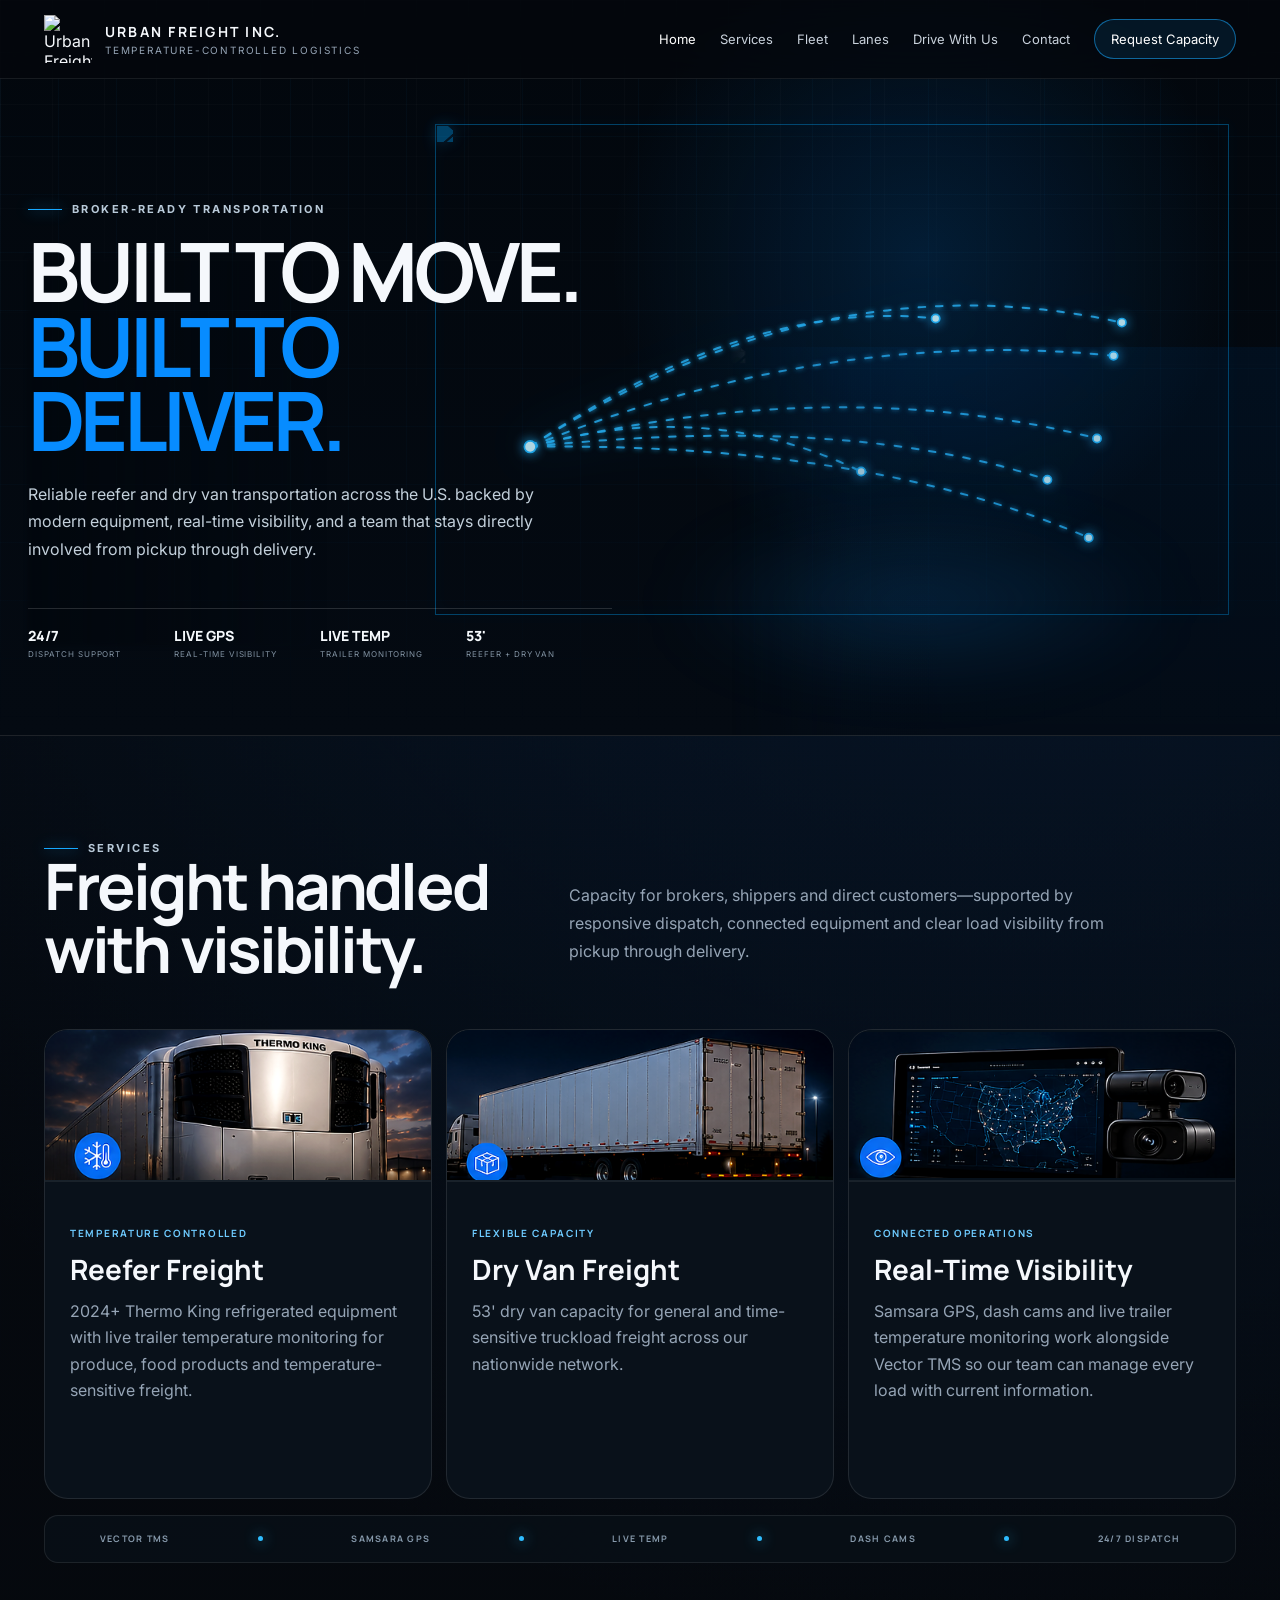
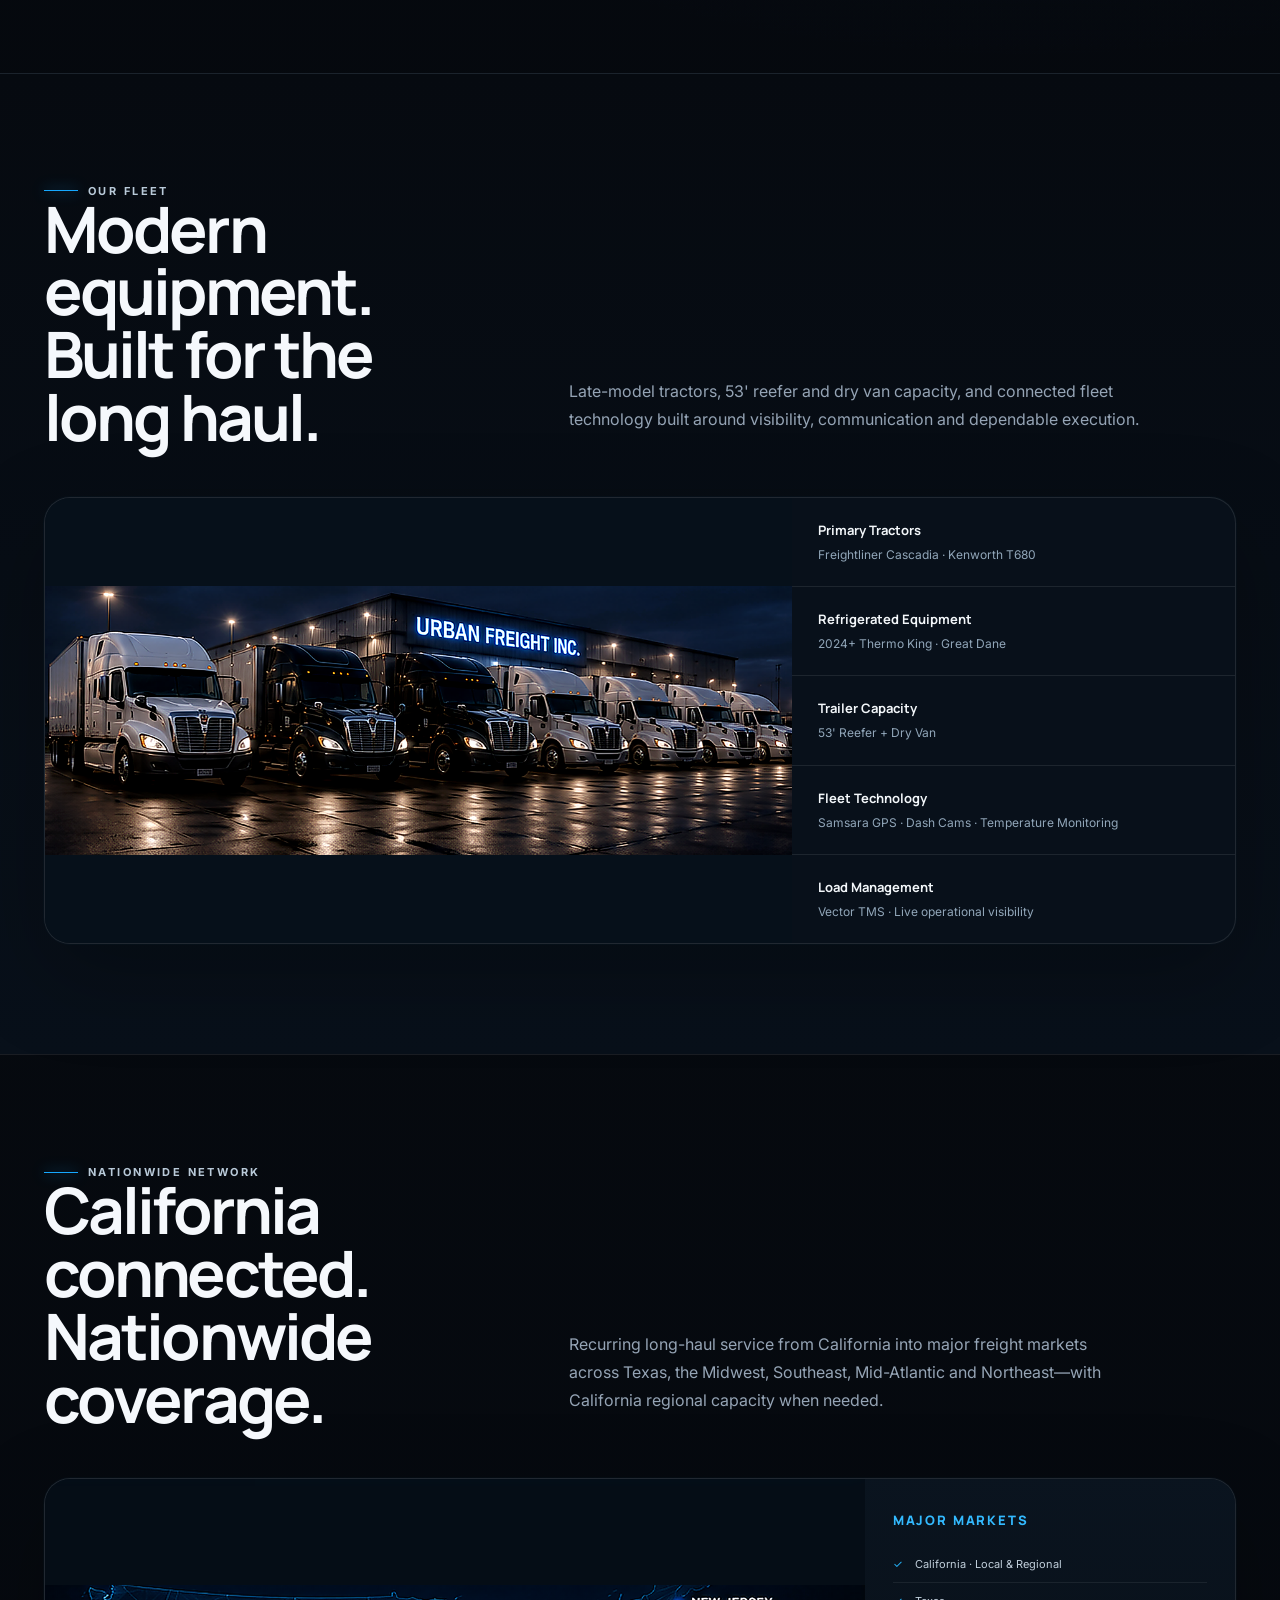
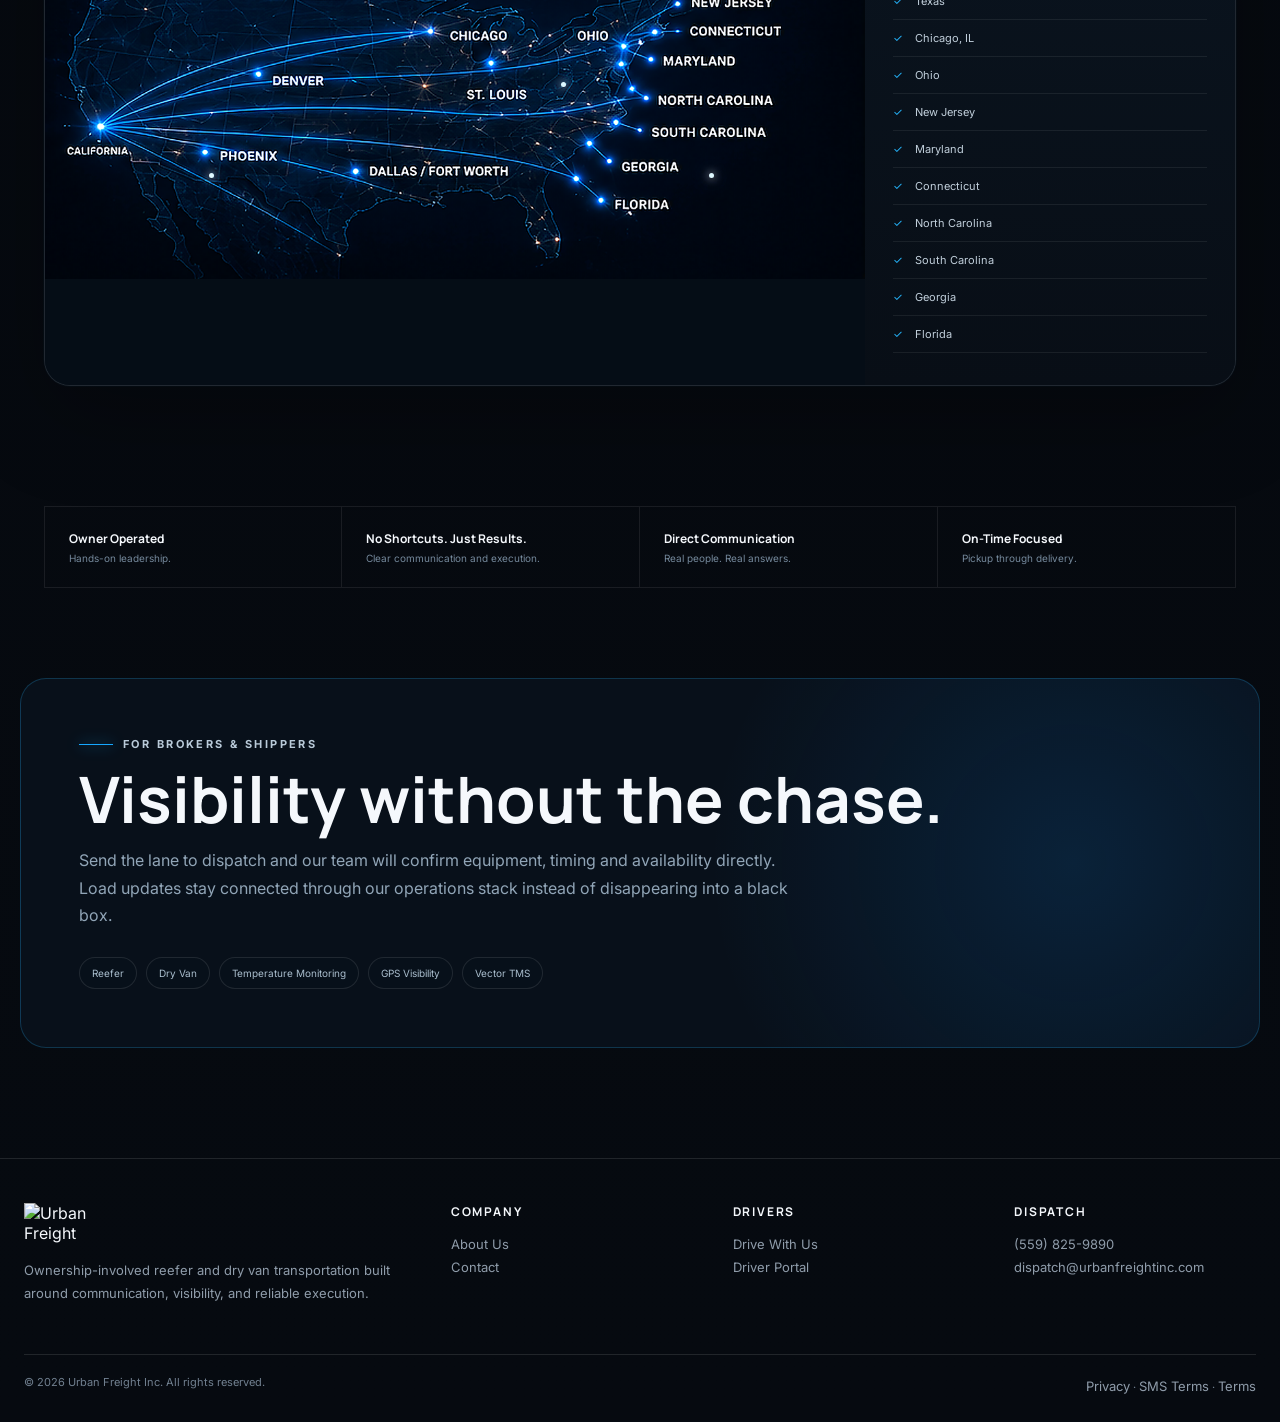
==== index.html @ 46c1c515 "Add files via upload" ====
<!doctype html><html lang="en"><head><meta charset="utf-8"><meta name="viewport" content="width=device-width,initial-scale=1"><title>Urban Freight Inc. | Reefer & Dry Van Carrier</title><meta name="description" content="Urban Freight Inc. provides reefer and dry van transportation with live visibility, modern equipment, and direct communication."><link rel="stylesheet" href="style.css?v=20260901-realmaphero"></head><body><div class="site">
<nav class="nav"><div class="nav-inner"><a class="brand" href="index.html"><img src="https://raw.githubusercontent.com/urbanfreightinc21/urbanfreight/main/logo.png" alt="Urban Freight Inc."><div><div class="brand-name">URBAN FREIGHT INC.</div><div class="brand-kicker">TEMPERATURE-CONTROLLED LOGISTICS</div></div></a><div class="nav-links"><a class="active" href="index.html">Home</a><a href="#services">Services</a><a href="#equipment">Fleet</a><a href="#lanes">Lanes</a><a href="apply.html">Drive With Us</a><a href="contact.html">Contact</a><a class="nav-cta" href="contact.html">Request Capacity</a></div><button class="menu-btn" data-menu aria-label="Menu" aria-expanded="false">☰</button></div></nav>
<div class="mobile-nav" data-mobile-nav><a href="index.html">Home</a><a href="#services">Services</a><a href="#equipment">Fleet</a><a href="#lanes">Lanes</a><a href="apply.html">Drive With Us</a><a href="contact.html">Contact</a><a href="driver-portal.html">Driver Portal</a></div>
<header class="hero broker-hero realmap-hero">
  <div class="realmap-grid" aria-hidden="true"></div>
  <div class="hero-visual-stack" aria-hidden="true">
    <div class="map-stage">
      <img class="real-us-map" src="https://upload.wikimedia.org/wikipedia/commons/1/1a/Blank_US_Map_%28states_only%29.svg" alt="">
      <svg class="route-overlay" viewBox="0 0 959 593" preserveAspectRatio="xMidYMid meet">
        <defs>
          <filter id="routeGlow"><feGaussianBlur stdDeviation="3" result="b"/><feMerge><feMergeNode in="b"/><feMergeNode in="SourceGraphic"/></feMerge></filter>
        </defs>
        <g class="route-lines" filter="url(#routeGlow)">
          <path d="M115 390 Q330 330 515 420"/>
          <path d="M115 390 Q380 210 605 235"/>
          <path d="M115 390 Q470 160 830 240"/>
          <path d="M115 390 Q470 245 820 280"/>
          <path d="M115 390 Q500 350 740 430"/>
          <path d="M115 390 Q525 385 790 500"/>
          <path d="M115 390 Q485 300 800 380"/>
        </g>
        <g class="route-nodes">
          <circle cx="115" cy="390" r="7"/>
          <circle cx="515" cy="420" r="5"/>
          <circle cx="605" cy="235" r="5"/>
          <circle cx="830" cy="240" r="5"/>
          <circle cx="820" cy="280" r="5"/>
          <circle cx="740" cy="430" r="5"/>
          <circle cx="790" cy="500" r="5"/>
          <circle cx="800" cy="380" r="5"/>
        </g>
      </svg>
    </div>
    <div class="truck-photo-wrap">
      <img class="hero-real-truck" src="https://raw.githubusercontent.com/urbanfreightinc21/urbanfreight/main/hero-truck.png" alt="">
    </div>
    <div class="hero-blue-glow"></div>
  </div>

  <div class="cinematic-inner vector-inner">
    <div class="hero-copy">
      <div class="eyebrow">Broker-ready transportation</div>
      <h1>Built to Move.<br><span>Built to Deliver.</span></h1>
      <p>Reliable reefer and dry van transportation across the U.S. backed by modern equipment, real-time visibility, and a team that stays directly involved from pickup through delivery.</p>
      <div class="broker-strip">
        <div><strong>24/7</strong><span>Dispatch Support</span></div>
        <div><strong>LIVE GPS</strong><span>Real-Time Visibility</span></div>
        <div><strong>LIVE TEMP</strong><span>Trailer Monitoring</span></div>
        <div><strong>53'</strong><span>Reefer + Dry Van</span></div>
      </div>
    </div>
  </div>
</header>
<main>
<section class="section broker-services" id="services">
  <div class="section-head reveal"><div><div class="eyebrow">Services</div><h2>Freight handled with visibility.</h2></div><p>Capacity for brokers, shippers and direct customers—supported by responsive dispatch, connected equipment and clear load visibility from pickup through delivery.</p></div>
  <div class="services-grid visual-services">
    <article class="service-card reveal"><div class="service-photo"><img src="reefer-v3.png" alt="Refrigerated trailer with Thermo King unit"></div><div class="service-body"><div class="service-tag">TEMPERATURE CONTROLLED</div><h3>Reefer Freight</h3><p>2024+ Thermo King refrigerated equipment with live trailer temperature monitoring for produce, food products and temperature-sensitive freight.</p></div></article>
    <article class="service-card reveal"><div class="service-photo"><img src="dryvan-v3.png" alt="53 foot dry van trailer"></div><div class="service-body"><div class="service-tag">FLEXIBLE CAPACITY</div><h3>Dry Van Freight</h3><p>53' dry van capacity for general and time-sensitive truckload freight across our nationwide network.</p></div></article>
    <article class="service-card reveal"><div class="service-photo"><img src="visibility-v3.png" alt="Fleet visibility technology"></div><div class="service-body"><div class="service-tag">CONNECTED OPERATIONS</div><h3>Real-Time Visibility</h3><p>Samsara GPS, dash cams and live trailer temperature monitoring work alongside Vector TMS so our team can manage every load with current information.</p></div></article>
  </div>
  <div class="broker-tech reveal"><span>VECTOR TMS</span><i></i><span>SAMSARA GPS</span><i></i><span>LIVE TEMP</span><i></i><span>DASH CAMS</span><i></i><span>24/7 DISPATCH</span></div>
</section>

<section class="equipment fleet-v2" id="equipment"><div class="equipment-wrap">
  <div class="section-head reveal"><div><div class="eyebrow">Our Fleet</div><h2>Modern equipment.<br>Built for the long haul.</h2></div><p>Late-model tractors, 53' reefer and dry van capacity, and connected fleet technology built around visibility, communication and dependable execution.</p></div>
  <div class="fleet-card reveal">
    <div class="fleet-image"><img src="fleet-v3.png" alt="Urban Freight fleet at night"><div class="fleet-shine"></div></div>
    <div class="fleet-details">
      <div class="fleet-row"><strong>Primary Tractors</strong><span>Freightliner Cascadia · Kenworth T680</span></div>
      <div class="fleet-row"><strong>Refrigerated Equipment</strong><span>2024+ Thermo King · Great Dane</span></div>
      <div class="fleet-row"><strong>Trailer Capacity</strong><span>53' Reefer + Dry Van</span></div>
      <div class="fleet-row"><strong>Fleet Technology</strong><span>Samsara GPS · Dash Cams · Temperature Monitoring</span></div>
      <div class="fleet-row"><strong>Load Management</strong><span>Vector TMS · Live operational visibility</span></div>
    </div>
  </div>
</div></section>

<section class="section network-v2" id="lanes">
  <div class="section-head reveal"><div><div class="eyebrow">Nationwide Network</div><h2>California connected.<br>Nationwide coverage.</h2></div><p>Recurring long-haul service from California into major freight markets across Texas, the Midwest, Southeast, Mid-Atlantic and Northeast—with California regional capacity when needed.</p></div>
  <div class="network-card reveal">
    <div class="network-image"><img src="network-v3.png" alt="Urban Freight nationwide lane network"><div class="network-sweep"></div><div class="route-spark s1"></div><div class="route-spark s2"></div><div class="route-spark s3"></div></div>
    <div class="market-panel"><h3>Major markets</h3><div class="market-grid"><span>California · Local & Regional</span><span>Texas</span><span>Chicago, IL</span><span>Ohio</span><span>New Jersey</span><span>Maryland</span><span>Connecticut</span><span>North Carolina</span><span>South Carolina</span><span>Georgia</span><span>Florida</span></div></div>
  </div>
</section>

<section class="broker-values reveal">
 <div><b>Owner Operated</b><span>Hands-on leadership.</span></div>
 <div><b>No Shortcuts. Just Results.</b><span>Clear communication and execution.</span></div>
 <div><b>Direct Communication</b><span>Real people. Real answers.</span></div>
 <div><b>On-Time Focused</b><span>Pickup through delivery.</span></div>
</section>

<section class="broker-close reveal"><div class="eyebrow">For brokers & shippers</div><h2>Visibility without the chase.</h2><p>Send the lane to dispatch and our team will confirm equipment, timing and availability directly. Load updates stay connected through our operations stack instead of disappearing into a black box.</p><div class="close-data"><span>Reefer</span><span>Dry Van</span><span>Temperature Monitoring</span><span>GPS Visibility</span><span>Vector TMS</span></div></section>
</main>
<footer class="footer"><div class="footer-inner"><div><img class="footer-logo" src="https://raw.githubusercontent.com/urbanfreightinc21/urbanfreight/main/logo.png" alt="Urban Freight"><p>Ownership-involved reefer and dry van transportation built around communication, visibility, and reliable execution.</p></div><div><h4>Company</h4><a href="about.html">About Us</a><br><a href="contact.html">Contact</a></div><div><h4>Drivers</h4><a href="apply.html">Drive With Us</a><br><a href="driver-portal.html">Driver Portal</a></div><div><h4>Dispatch</h4><a href="tel:+15598259890">(559) 825-9890</a><br><a href="mailto:dispatch@urbanfreightinc.com">dispatch@urbanfreightinc.com</a></div></div><div class="footer-bottom"><span>© <span data-year></span> Urban Freight Inc. All rights reserved.</span><span><a href="privacy.html">Privacy</a> · <a href="sms-terms.html">SMS Terms</a> · <a href="terms.html">Terms</a></span></div></footer></div><script src="script.js?v=20260901-broker3"></script></body></html>
---- style.css ----
@import url('https://fonts.googleapis.com/css2?family=Inter:wght@400;500;600;700&family=Manrope:wght@500;600;700;800&display=swap');
:root{--bg:#05080d;--panel:#0b1119;--panel2:#0e1621;--text:#f5f8fc;--muted:#95a4b5;--line:rgba(255,255,255,.11);--blue:#16a8ff;--blue2:#0b72e7;--glow:rgba(22,168,255,.22);--max:1240px}
*{box-sizing:border-box}html{scroll-behavior:smooth}body{margin:0;background:var(--bg);color:var(--text);font-family:Inter,system-ui,sans-serif;overflow-x:hidden}a{color:inherit;text-decoration:none}img{max-width:100%;display:block}.site{min-height:100vh;background:radial-gradient(circle at 80% 5%,rgba(11,114,231,.14),transparent 32%),linear-gradient(#05080d,#060a10)}
.nav{position:fixed;z-index:50;left:0;right:0;top:0;border-bottom:1px solid rgba(255,255,255,.08);background:rgba(5,8,13,.72);backdrop-filter:blur(18px)}.nav-inner{height:78px;max-width:var(--max);margin:auto;padding:0 24px;display:flex;align-items:center;justify-content:space-between;gap:24px}.brand{display:flex;align-items:center;gap:13px}.brand img{width:48px;height:48px;object-fit:contain}.brand-name{font:700 14px Manrope;letter-spacing:.16em}.brand-kicker{font-size:10px;color:var(--muted);letter-spacing:.18em;margin-top:3px}.nav-links{display:flex;align-items:center;gap:24px;font-size:13px;color:#c9d2dc}.nav-links a:hover,.nav-links .active{color:#fff}.nav-cta{padding:11px 16px;border:1px solid rgba(22,168,255,.55);border-radius:999px;background:rgba(22,168,255,.10);color:#fff!important}.menu-btn{display:none;background:none;color:white;border:0;font-size:26px}.mobile-nav{display:none}
.hero{position:relative;min-height:100svh;display:flex;align-items:end;overflow:hidden;border-bottom:1px solid var(--line)}.hero-media{position:absolute;inset:-3%;background:linear-gradient(90deg,rgba(3,7,12,.94) 0%,rgba(3,7,12,.60) 38%,rgba(3,7,12,.16) 66%,rgba(3,7,12,.42) 100%),linear-gradient(0deg,#05080d 0%,transparent 42%),url('https://raw.githubusercontent.com/urbanfreightinc21/urbanfreight/main/hero-truck.png') center/cover no-repeat;will-change:transform;transform:scale(1.04)}.hero:after{content:"";position:absolute;inset:0;background-image:linear-gradient(rgba(255,255,255,.025) 1px,transparent 1px),linear-gradient(90deg,rgba(255,255,255,.025) 1px,transparent 1px);background-size:52px 52px;mask-image:linear-gradient(to bottom,black,transparent 70%);pointer-events:none}.hero-inner{position:relative;z-index:3;width:100%;max-width:var(--max);margin:auto;padding:170px 24px 72px}.eyebrow{display:flex;align-items:center;gap:10px;font-size:11px;font-weight:700;letter-spacing:.22em;color:#b9cad9;text-transform:uppercase}.eyebrow:before{content:"";width:34px;height:1px;background:var(--blue);box-shadow:0 0 14px var(--blue)}h1,h2,h3{font-family:Manrope,Inter,sans-serif;margin:0}.hero h1{max-width:900px;font-size:clamp(54px,7.7vw,108px);line-height:.91;letter-spacing:-.055em;margin:25px 0 25px;text-transform:uppercase}.hero h1 span{color:transparent;-webkit-text-stroke:1px rgba(255,255,255,.55)}.hero p{max-width:630px;font-size:18px;line-height:1.65;color:#ccd5de}.actions{display:flex;gap:12px;flex-wrap:wrap;margin-top:34px}.btn{display:inline-flex;align-items:center;justify-content:center;gap:10px;min-height:50px;padding:0 20px;border-radius:999px;font-weight:700;font-size:13px;border:1px solid var(--line);transition:.25s}.btn.primary{background:linear-gradient(135deg,var(--blue),var(--blue2));box-shadow:0 12px 35px rgba(0,122,255,.25);border-color:transparent}.btn.primary:hover{transform:translateY(-2px);box-shadow:0 16px 42px rgba(0,122,255,.35)}.btn.ghost{background:rgba(5,8,13,.48);backdrop-filter:blur(10px)}.btn.ghost:hover{border-color:rgba(255,255,255,.3)}.hero-strip{margin-top:56px;display:grid;grid-template-columns:repeat(4,1fr);border-top:1px solid rgba(255,255,255,.13);max-width:850px}.hero-stat{padding:18px 18px 0 0}.hero-stat strong{display:block;font:700 20px Manrope}.hero-stat span{display:block;margin-top:5px;color:#9caab9;font-size:11px;text-transform:uppercase;letter-spacing:.12em}
.section{max-width:var(--max);margin:auto;padding:110px 24px}.section-head{display:grid;grid-template-columns:.8fr 1.2fr;gap:80px;align-items:end;margin-bottom:48px}.section-head h2{font-size:clamp(40px,5vw,72px);line-height:.98;letter-spacing:-.045em}.section-head p{color:var(--muted);line-height:1.75;max-width:570px}.services-grid{display:grid;grid-template-columns:repeat(3,1fr);gap:14px}.service-card{position:relative;min-height:310px;padding:30px;border:1px solid var(--line);border-radius:24px;background:linear-gradient(155deg,rgba(255,255,255,.055),rgba(255,255,255,.018));overflow:hidden}.service-card:before{content:"";position:absolute;width:180px;height:180px;border-radius:50%;background:var(--glow);filter:blur(55px);right:-80px;top:-80px}.service-no{font:700 12px Manrope;color:#6f8497;letter-spacing:.14em}.service-card h3{font-size:26px;margin:95px 0 14px}.service-card p{color:var(--muted);line-height:1.65;margin:0}.service-link{display:inline-block;margin-top:24px;color:#cfeeff;font-size:13px;font-weight:700}
.equipment{position:relative;border-block:1px solid var(--line);background:linear-gradient(180deg,#070b11,#0a1018)}.equipment-wrap{max-width:var(--max);margin:auto;padding:110px 24px}.equipment-stage{display:grid;grid-template-columns:1.15fr .85fr;min-height:590px;border:1px solid var(--line);border-radius:28px;overflow:hidden;background:#080d14}.equipment-image{background:linear-gradient(90deg,transparent 55%,#080d14),url('https://raw.githubusercontent.com/urbanfreightinc21/urbanfreight/main/hero-truck.png') 58% center/cover no-repeat}.equipment-copy{padding:54px 45px;display:flex;flex-direction:column;justify-content:center}.equipment-copy h2{font-size:48px;line-height:1;letter-spacing:-.04em;margin:18px 0 28px}.spec{padding:16px 0;border-top:1px solid var(--line);display:flex;justify-content:space-between;gap:20px}.spec span{color:var(--muted);font-size:13px}.spec strong{font-size:13px;text-align:right}
.network{overflow:hidden}.route-shell{position:relative;min-height:520px;border:1px solid var(--line);border-radius:28px;background:radial-gradient(circle at 28% 45%,rgba(22,168,255,.15),transparent 22%),linear-gradient(150deg,#0b1119,#070b10);overflow:hidden}.map-grid{position:absolute;inset:0;background-image:linear-gradient(rgba(255,255,255,.035) 1px,transparent 1px),linear-gradient(90deg,rgba(255,255,255,.035) 1px,transparent 1px);background-size:44px 44px;mask-image:radial-gradient(circle at center,black,transparent 75%)}.route-line{position:absolute;height:2px;transform-origin:left center;background:linear-gradient(90deg,var(--blue),rgba(22,168,255,.08));box-shadow:0 0 16px rgba(22,168,255,.65)}.route-line:after{content:"";position:absolute;right:-4px;top:-3px;width:8px;height:8px;border-radius:50%;background:#e5f8ff;box-shadow:0 0 18px var(--blue)}.r1{left:19%;top:48%;width:54%;transform:rotate(-4deg)}.r2{left:19%;top:48%;width:62%;transform:rotate(-15deg)}.r3{left:19%;top:48%;width:64%;transform:rotate(8deg)}.node{position:absolute;padding:10px 13px;background:rgba(8,13,20,.78);border:1px solid var(--line);border-radius:12px;backdrop-filter:blur(10px);font:700 11px Manrope;letter-spacing:.12em}.ca{left:15%;top:43%}.tx{left:69%;top:41%}.md{left:78%;top:26%}.fl{left:79%;top:59%}.route-copy{position:absolute;left:40px;bottom:36px;max-width:560px}.route-copy h3{font-size:38px;margin-bottom:10px}.route-copy p{color:var(--muted);line-height:1.7}.route-badge{position:absolute;right:28px;top:28px;padding:10px 13px;border-radius:999px;border:1px solid rgba(22,168,255,.35);color:#bfeaff;background:rgba(22,168,255,.08);font-size:11px;font-weight:700;letter-spacing:.12em}
.cta{max-width:var(--max);margin:0 auto 110px;padding:0 24px}.cta-box{position:relative;padding:58px;border:1px solid rgba(22,168,255,.3);border-radius:28px;background:radial-gradient(circle at 80% 50%,rgba(22,168,255,.2),transparent 35%),#09111a;overflow:hidden}.cta-box h2{font-size:clamp(40px,5vw,67px);max-width:800px;line-height:1;letter-spacing:-.04em}.cta-box p{color:var(--muted);max-width:620px;line-height:1.7}
.footer{border-top:1px solid var(--line);padding:44px 24px 24px}.footer-inner{max-width:var(--max);margin:auto;display:grid;grid-template-columns:1.6fr repeat(3,1fr);gap:40px}.footer p,.footer a{color:#8f9caa;font-size:13px;line-height:1.8}.footer h4{font:700 12px Manrope;letter-spacing:.15em;text-transform:uppercase;margin:0 0 13px}.footer-logo{width:72px;margin-bottom:16px}.footer-bottom{max-width:var(--max);margin:35px auto 0;border-top:1px solid var(--line);padding-top:20px;color:#718090;font-size:11px;display:flex;justify-content:space-between;gap:20px;flex-wrap:wrap}
.page-hero{padding:175px 24px 85px;border-bottom:1px solid var(--line);background:radial-gradient(circle at 75% 20%,rgba(22,168,255,.16),transparent 30%)}.page-hero-inner{max-width:var(--max);margin:auto}.page-hero h1{font-size:clamp(54px,7vw,92px);line-height:.95;letter-spacing:-.055em;margin:20px 0}.page-hero p{max-width:650px;color:var(--muted);line-height:1.7;font-size:17px}.apply-grid,.contact-grid{max-width:var(--max);margin:auto;padding:80px 24px 110px;display:grid;grid-template-columns:1fr 1fr;gap:24px}.visual-card{min-height:640px;border-radius:28px;border:1px solid var(--line);overflow:hidden;position:relative;background-size:cover;background-position:center}.visual-card.driver{background-image:linear-gradient(0deg,#070b11 0%,transparent 55%),url('https://raw.githubusercontent.com/urbanfreightinc21/urbanfreight/main/driver-application.png')}.visual-card.office{background-image:linear-gradient(0deg,#070b11 0%,transparent 55%),url('https://raw.githubusercontent.com/urbanfreightinc21/urbanfreight/main/office-building.png')}.visual-card-copy{position:absolute;left:30px;right:30px;bottom:30px}.visual-card-copy h2{font-size:38px;line-height:1;margin-bottom:12px}.visual-card-copy p{color:#c2ccd6;line-height:1.6;max-width:480px}.content-card{border:1px solid var(--line);border-radius:28px;padding:42px;background:linear-gradient(160deg,#0c131c,#080d13)}.content-card h2{font-size:36px;margin-bottom:18px}.check-list{display:grid;gap:12px;margin:28px 0}.check{display:flex;align-items:center;gap:12px;padding:15px;border:1px solid var(--line);border-radius:14px;background:rgba(255,255,255,.02);font-size:14px}.check i{width:24px;height:24px;border-radius:50%;display:grid;place-items:center;background:rgba(22,168,255,.14);color:#8bd7ff;font-style:normal}.fine{font-size:11px!important;color:#748293!important;line-height:1.65!important;margin-top:22px}.contact-options{display:grid;grid-template-columns:1fr 1fr;gap:12px;margin:24px 0}.contact-option{padding:20px;border:1px solid var(--line);border-radius:16px}.contact-option small{display:block;color:#748293;text-transform:uppercase;letter-spacing:.12em;margin-bottom:8px}.contact-option strong{font-size:14px}.form{display:grid;grid-template-columns:1fr 1fr;gap:14px;margin-top:25px}.field{display:flex;flex-direction:column;gap:8px}.field.full{grid-column:1/-1}.field label{font-size:11px;text-transform:uppercase;letter-spacing:.1em;color:#8b99a7}.field input,.field select,.field textarea{width:100%;border:1px solid var(--line);border-radius:12px;background:#070c12;color:#fff;padding:14px 15px;font:inherit;outline:none}.field input:focus,.field select:focus,.field textarea:focus{border-color:rgba(22,168,255,.65);box-shadow:0 0 0 3px rgba(22,168,255,.08)}textarea{min-height:130px;resize:vertical}.form .btn{grid-column:1/-1;border:0;cursor:pointer}.reveal{opacity:0;transform:translateY(28px);transition:opacity .75s ease,transform .75s ease}.reveal.visible{opacity:1;transform:none}
@media(max-width:900px){.nav-links{display:none}.menu-btn{display:block}.mobile-nav{position:fixed;z-index:49;top:78px;left:12px;right:12px;display:grid;gap:4px;padding:12px;border:1px solid var(--line);border-radius:18px;background:rgba(8,13,20,.96);backdrop-filter:blur(15px);transform:translateY(-12px);opacity:0;pointer-events:none;transition:.2s}.mobile-nav.open{transform:none;opacity:1;pointer-events:auto}.mobile-nav a{padding:13px 14px;border-radius:10px;color:#d6dee7;font-size:14px}.mobile-nav a:hover{background:rgba(255,255,255,.05)}.hero-inner{padding-top:145px}.hero{min-height:860px}.hero h1{font-size:62px}.hero-strip{grid-template-columns:1fr 1fr;gap:15px}.section,.equipment-wrap{padding:80px 20px}.section-head{grid-template-columns:1fr;gap:22px}.services-grid{grid-template-columns:1fr}.equipment-stage{grid-template-columns:1fr}.equipment-image{min-height:390px;background:linear-gradient(0deg,#080d14,transparent 50%),url('https://raw.githubusercontent.com/urbanfreightinc21/urbanfreight/main/hero-truck.png') center/cover no-repeat}.route-shell{min-height:600px}.footer-inner{grid-template-columns:1fr 1fr}.apply-grid,.contact-grid{grid-template-columns:1fr;padding:55px 20px 80px}.visual-card{min-height:500px}.page-hero{padding:150px 20px 65px}}
@media(max-width:560px){.nav-inner{height:70px;padding:0 16px}.brand img{width:40px;height:40px}.brand-name{font-size:12px}.brand-kicker{display:none}.mobile-nav{top:70px}.hero{min-height:790px}.hero-inner{padding:132px 18px 48px}.hero h1{font-size:48px}.hero p{font-size:15px}.hero-strip{margin-top:38px}.hero-stat strong{font-size:16px}.hero-stat span{font-size:9px}.section-head h2{font-size:42px}.equipment-copy{padding:34px 24px}.equipment-copy h2{font-size:39px}.equipment-image{min-height:310px}.route-shell{min-height:530px}.route-copy{left:22px;right:22px;bottom:25px}.route-copy h3{font-size:30px}.route-badge{right:18px;top:18px}.node{font-size:9px;padding:8px}.cta{padding:0 18px;margin-bottom:80px}.cta-box{padding:38px 25px}.footer-inner{grid-template-columns:1fr}.page-hero h1{font-size:51px}.content-card{padding:28px 20px}.visual-card{min-height:430px}.contact-options,.form{grid-template-columns:1fr}.field.full,.form .btn{grid-column:auto}}


/* V4 visual upgrades */
.hero-kicker{display:flex;align-items:center;gap:14px;font:700 14px Manrope;letter-spacing:.18em;text-transform:uppercase;color:#dce9f3}
.hero-kicker:before{content:"";width:42px;height:2px;background:var(--blue);box-shadow:0 0 18px var(--blue)}
.hero-kicker b{font-weight:800;color:#63c9ff;padding-left:14px;border-left:1px solid rgba(255,255,255,.22)}
.hero h1{max-width:1050px}
.hero-strip{max-width:1050px;grid-template-columns:repeat(5,1fr)}
.service-card{min-height:420px;padding:26px;transition:transform .35s,border-color .35s,box-shadow .35s}
.service-card:hover{transform:translateY(-7px);border-color:rgba(22,168,255,.38);box-shadow:0 25px 70px rgba(0,0,0,.28)}
.service-card h3{margin:18px 0 12px;font-size:28px}.service-tag{font:700 10px Manrope;letter-spacing:.17em;color:#6ecbff;margin-top:20px}
.card-visual{height:145px;border:1px solid rgba(255,255,255,.08);border-radius:17px;position:relative;overflow:hidden;background:linear-gradient(145deg,rgba(22,168,255,.10),rgba(255,255,255,.015))}
.card-visual:after{content:"";position:absolute;inset:0;background-image:linear-gradient(rgba(255,255,255,.04) 1px,transparent 1px),linear-gradient(90deg,rgba(255,255,255,.04) 1px,transparent 1px);background-size:22px 22px;mask-image:linear-gradient(to bottom,black,transparent)}
.temp-readout{position:absolute;left:22px;top:24px;font:800 34px Manrope;z-index:2}.pulse-dot{position:absolute;right:24px;top:31px;width:8px;height:8px;border-radius:50%;background:#69d5ff;box-shadow:0 0 0 7px rgba(105,213,255,.1),0 0 20px #16a8ff;animation:pulse 1.8s infinite}.temp-line{position:absolute;left:22px;right:22px;bottom:32px;height:35px;border-bottom:2px solid #16a8ff;transform:skewY(-7deg);filter:drop-shadow(0 0 6px #16a8ff)}
.mini-trailer{position:absolute;left:24px;right:24px;top:34px;height:72px;border:1px solid rgba(255,255,255,.35);border-radius:5px;padding:17px;font:800 28px Manrope;letter-spacing:-.04em}.mini-trailer span{font-size:10px;letter-spacing:.2em;color:#8da0b3;margin-left:8px}.mini-trailer:after{content:"";position:absolute;bottom:-11px;right:15px;width:18px;height:18px;border:3px solid #65717d;border-radius:50%;box-shadow:-28px 0 0 -3px #07101a,-28px 0 0 0 #65717d}
.radar-visual{display:grid;place-items:center}.radar-ring{position:absolute;border:1px solid rgba(22,168,255,.38);border-radius:50%}.rA{width:80px;height:80px}.rB{width:125px;height:125px}.radar-dot{width:10px;height:10px;border-radius:50%;background:#dff7ff;box-shadow:0 0 22px #16a8ff}.tech-label{position:absolute;right:18px;top:16px;font:700 10px Manrope;letter-spacing:.15em;color:#73d2ff}.tech-rail{margin-top:16px;padding:17px 22px;border:1px solid var(--line);border-radius:16px;display:flex;align-items:center;justify-content:space-between;gap:14px;color:#7f93a6;font:700 10px Manrope;letter-spacing:.12em}.tech-rail i{width:5px;height:5px;border-radius:50%;background:#16a8ff;box-shadow:0 0 12px #16a8ff}
.route-shell{min-height:610px;background:radial-gradient(circle at 25% 45%,rgba(22,168,255,.18),transparent 25%),linear-gradient(150deg,#0b1119,#070b10)}
.route-line{left:18%;top:47%;height:1px}
.lane-tx{width:45%;transform:rotate(3deg)}.lane-chi{width:54%;transform:rotate(-13deg)}.lane-oh{width:61%;transform:rotate(-10deg)}.lane-nj{width:69%;transform:rotate(-15deg)}.lane-ct{width:72%;transform:rotate(-18deg)}.lane-md{width:67%;transform:rotate(-11deg)}.lane-nc{width:68%;transform:rotate(-4deg)}.lane-sc{width:68%;transform:rotate(0deg)}.lane-ga{width:66%;transform:rotate(4deg)}.lane-fl{width:70%;transform:rotate(10deg)}
.n-tx{left:59%;top:47%}.n-chi{left:65%;top:28%}.n-oh{left:73%;top:31%}.n-nj{left:84%;top:19%}.n-ct{left:87%;top:13%}.n-md{left:82%;top:29%}.n-nc{left:83%;top:39%}.n-sc{left:83%;top:48%}.n-ga{left:80%;top:55%}.n-fl{left:85%;top:68%}
@keyframes pulse{50%{box-shadow:0 0 0 13px rgba(105,213,255,0),0 0 28px #16a8ff}}
@media(max-width:900px){.hero-strip{grid-template-columns:repeat(2,1fr)}.tech-rail{flex-wrap:wrap}.route-shell{min-height:650px}.node{transform:scale(.85)}}
@media(max-width:560px){.hero-kicker{font-size:10px;gap:8px}.hero-kicker b{padding-left:8px}.hero h1{font-size:45px}.route-shell{min-height:600px}.route-copy{background:rgba(5,8,13,.75);padding:16px;border-radius:16px;backdrop-filter:blur(8px)}.node{font-size:7px;padding:6px}.tech-rail i{display:none}}

/* FINAL APPROVED VISUAL BUILD */
.hero{min-height:880px;align-items:center}
.hero-media{inset:0;background:
linear-gradient(90deg,rgba(2,5,9,.90) 0%,rgba(2,5,9,.66) 32%,rgba(2,5,9,.10) 68%,rgba(2,5,9,.24) 100%),
linear-gradient(0deg,#05080d 0%,transparent 38%),
url('assets/hero-network.jpg') center/cover no-repeat;animation:heroDrift 18s ease-in-out infinite alternate}
.hero-inner{padding-top:145px}.hero h1 span{color:#078cff;-webkit-text-stroke:0}.hero p{max-width:610px}
@keyframes heroDrift{from{transform:scale(1.02) translate3d(0,0,0)}to{transform:scale(1.08) translate3d(-1%,0,0)}}
.visual-services .service-card{padding:0;min-height:470px}.service-photo{height:210px;overflow:hidden;border-bottom:1px solid var(--line)}.service-photo img{width:100%;height:100%;object-fit:cover;transition:transform .7s ease}.service-card:hover .service-photo img{transform:scale(1.06)}.service-body{padding:25px}.service-body h3{margin:10px 0 10px}
.fleet-heading{max-width:720px;margin-bottom:35px}.fleet-heading h2{font-size:clamp(42px,5vw,68px);line-height:.98;letter-spacing:-.045em;margin:18px 0}.fleet-heading p{color:var(--muted);line-height:1.7}
.fleet-showcase{display:grid;grid-template-columns:1.5fr .8fr;border:1px solid var(--line);border-radius:26px;overflow:hidden;background:#080d14}.fleet-photo{min-height:500px;overflow:hidden}.fleet-photo img{width:100%;height:100%;object-fit:cover;transition:transform 1s ease}.fleet-showcase:hover .fleet-photo img{transform:scale(1.025)}.fleet-specs{display:flex;flex-direction:column}.fleet-spec{padding:22px 24px;border-bottom:1px solid var(--line);display:grid;grid-template-columns:80px 1fr;column-gap:12px}.fleet-spec:last-child{border-bottom:0}.fleet-spec b{grid-row:1/3;font:800 24px Manrope;color:#55c4ff}.fleet-spec span{font-weight:800}.fleet-spec small{color:var(--muted);margin-top:4px;line-height:1.4}
.network-layout{display:grid;grid-template-columns:1.6fr .8fr;border:1px solid var(--line);border-radius:26px;overflow:hidden;background:#080d14}.network-art{position:relative;min-height:470px;overflow:hidden}.network-art img{width:100%;height:100%;object-fit:cover}.map-scan{position:absolute;left:-20%;right:-20%;height:2px;top:10%;background:linear-gradient(90deg,transparent,#20b7ff,transparent);box-shadow:0 0 20px #20b7ff;animation:scan 5s linear infinite;opacity:.8}@keyframes scan{to{top:90%}}.markets{padding:34px}.markets h3{text-transform:uppercase;font-size:15px;letter-spacing:.14em;color:#3cbcff;margin-bottom:24px}.market-grid{display:grid;gap:0}.market-grid span{padding:12px 0 12px 24px;border-bottom:1px solid var(--line);color:#d8e2eb;font-size:13px;position:relative}.market-grid span:before{content:"✓";position:absolute;left:0;color:#25b7ff}
.values{max-width:var(--max);margin:0 auto 90px;padding:0 24px;display:grid;grid-template-columns:repeat(4,1fr);border-block:1px solid var(--line)}.value{padding:25px 24px;border-right:1px solid var(--line)}.value:last-child{border-right:0}.value b{display:block;font:700 14px Manrope}.value span{display:block;color:var(--muted);font-size:11px;margin-top:5px}
@media(max-width:900px){.hero{min-height:800px}.fleet-showcase,.network-layout{grid-template-columns:1fr}.fleet-photo{min-height:390px}.network-art{min-height:360px}.values{grid-template-columns:1fr 1fr}.value:nth-child(2){border-right:0}.hero-media{background-position:58% center}}
@media(max-width:560px){.hero{min-height:760px}.hero-media{background-position:62% center}.hero h1{font-size:46px}.hero-strip{grid-template-columns:1fr 1fr}.visual-services .service-card{min-height:0}.fleet-photo{min-height:270px}.fleet-spec{grid-template-columns:66px 1fr;padding:18px}.network-art{min-height:250px}.markets{padding:24px 20px}.values{grid-template-columns:1fr}.value{border-right:0;border-bottom:1px solid var(--line)}.value:last-child{border-bottom:0}}

/* BROKER V2 — sharp assets, responsive layout, no image stretching */
.broker-hero{min-height:820px;display:block;padding-top:78px;background:radial-gradient(circle at 70% 25%,rgba(17,127,245,.16),transparent 28%),#04070b;overflow:hidden}
.hero-grid-glow{position:absolute;inset:78px 0 0;background-image:linear-gradient(rgba(255,255,255,.018) 1px,transparent 1px),linear-gradient(90deg,rgba(255,255,255,.018) 1px,transparent 1px);background-size:48px 48px;mask-image:linear-gradient(to bottom,black,transparent 78%)}
.hero-layout{position:relative;z-index:2;max-width:1320px;margin:auto;min-height:742px;padding:70px 28px 55px;display:grid;grid-template-columns:.86fr 1.14fr;align-items:center;gap:28px}
.hero-copy{position:relative;z-index:3}.broker-hero h1{font-size:clamp(58px,6.1vw,96px);margin:20px 0 24px;line-height:.91}.broker-hero h1 span{color:#098cff;-webkit-text-stroke:0}.broker-hero p{font-size:17px;max-width:590px;color:#b9c7d5;line-height:1.7}
.hero-visual{position:relative;min-width:0;overflow:hidden;border-radius:28px;border:1px solid rgba(63,177,255,.18);box-shadow:0 35px 100px rgba(0,0,0,.48),0 0 80px rgba(0,128,255,.09);background:#07101a}.hero-visual img{display:block;width:100%;height:auto;transform:scale(1.005);transition:transform .2s linear}.hero-visual:after{content:"";position:absolute;inset:0;box-shadow:inset 0 0 80px rgba(1,5,10,.55);pointer-events:none}.hero-scan{position:absolute;top:0;bottom:0;width:2px;left:-5%;background:linear-gradient(transparent,#5ad2ff,transparent);box-shadow:0 0 24px #169fff;animation:hscan 7s linear infinite;opacity:.55}@keyframes hscan{to{left:105%}}.hero-particle,.route-spark{position:absolute;width:5px;height:5px;border-radius:50%;background:#dff8ff;box-shadow:0 0 8px #fff,0 0 24px #159cff}.p1{left:35%;top:30%;animation:blink 2.4s infinite}.p2{left:52%;top:54%;animation:blink 3.1s infinite .8s}.p3{left:74%;top:23%;animation:blink 2.7s infinite 1.1s}@keyframes blink{50%{opacity:.2;transform:scale(.6)}}
.broker-strip{margin-top:42px;border-top:1px solid rgba(255,255,255,.12);display:grid;grid-template-columns:repeat(4,1fr);max-width:680px}.broker-strip div{padding:17px 14px 0 0}.broker-strip strong{display:block;font:800 15px Manrope;color:#f5f9fc}.broker-strip span{display:block;margin-top:5px;color:#71879b;font-size:9px;text-transform:uppercase;letter-spacing:.12em}
.broker-services{padding-top:105px}.visual-services .service-card{background:#09111a;border:1px solid rgba(255,255,255,.1);overflow:hidden}.visual-services .service-card:before{display:none}.service-photo{height:190px;background:#07101a;border-bottom:0}.service-photo img{width:100%;height:100%;object-fit:cover;display:block;border:0;outline:0}.service-card:hover{border-color:rgba(38,170,255,.42)}.service-body{border-top:1px solid rgba(255,255,255,.07);padding:24px 25px 27px}.broker-tech{margin-top:16px;min-height:48px;border:1px solid rgba(255,255,255,.09);border-radius:14px;background:rgba(8,16,24,.78);display:flex;align-items:center;justify-content:space-around;gap:15px;padding:10px 18px;font:700 9px Manrope;letter-spacing:.14em;color:#879aac}.broker-tech i{width:5px;height:5px;border-radius:50%;background:#2ebcff;box-shadow:0 0 14px #2ebcff}
.fleet-v2{background:linear-gradient(180deg,#060a10,#08101a);border-block:1px solid rgba(255,255,255,.08)}.fleet-card{display:grid;grid-template-columns:1.35fr .8fr;border:1px solid rgba(255,255,255,.10);border-radius:26px;overflow:hidden;background:#08101a}.fleet-image{position:relative;overflow:hidden;background:#06101a;min-height:410px}.fleet-image img{width:100%;height:100%;object-fit:cover;display:block;border:0}.fleet-shine{position:absolute;inset:0;background:linear-gradient(105deg,transparent 38%,rgba(255,255,255,.08) 49%,transparent 58%);transform:translateX(-140%);animation:shine 8s ease-in-out infinite}@keyframes shine{55%,100%{transform:translateX(140%)}}.fleet-details{display:flex;flex-direction:column}.fleet-row{padding:23px 26px;border-bottom:1px solid rgba(255,255,255,.085)}.fleet-row:last-child{border-bottom:0}.fleet-row strong{display:block;font:700 13px Manrope;color:#f3f7fa;margin-bottom:7px}.fleet-row span{display:block;color:#91a6b9;font-size:12px;line-height:1.45}
.network-v2{padding-top:110px}.network-card{display:grid;grid-template-columns:1.55fr .7fr;border:1px solid rgba(255,255,255,.1);border-radius:26px;overflow:hidden;background:#08101a}.network-image{position:relative;overflow:hidden;background:#06101a;min-height:385px;display:flex;align-items:center}.network-image img{width:100%;height:auto;max-height:100%;object-fit:contain;display:block;border:0}.network-sweep{position:absolute;left:0;right:0;height:2px;top:-2%;background:linear-gradient(90deg,transparent,#23b6ff,transparent);box-shadow:0 0 20px #23b6ff;animation:vsweep 6s linear infinite;opacity:.4}@keyframes vsweep{to{top:102%}}.s1{left:20%;top:58%;animation:routepulse 2.7s infinite}.s2{left:63%;top:40%;animation:routepulse 3.2s infinite .9s}.s3{left:81%;top:58%;animation:routepulse 2.5s infinite 1.4s}@keyframes routepulse{50%{transform:scale(2);opacity:.25}}.market-panel{padding:32px 28px;background:linear-gradient(180deg,rgba(10,20,31,.95),#080e16)}.market-panel h3{font:800 13px Manrope;letter-spacing:.14em;color:#33baff;text-transform:uppercase;margin:0 0 17px}.market-grid{display:grid}.market-grid span{position:relative;padding:11px 0 11px 22px;border-bottom:1px solid rgba(255,255,255,.07);font-size:11px;color:#c1cfdb}.market-grid span:before{content:"✓";position:absolute;left:0;color:#26b7ff}
.broker-values{max-width:1240px;margin:10px auto 90px;padding:0 24px;display:grid;grid-template-columns:repeat(4,1fr)}.broker-values>div{padding:23px 24px;border-block:1px solid rgba(255,255,255,.08);border-right:1px solid rgba(255,255,255,.08)}.broker-values>div:first-child{border-left:1px solid rgba(255,255,255,.08)}.broker-values b{display:block;font:700 12px Manrope}.broker-values span{display:block;font-size:10px;color:#75899c;margin-top:5px}.broker-close{max-width:1240px;margin:0 auto 110px;padding:58px;border:1px solid rgba(44,180,255,.22);border-radius:26px;background:radial-gradient(circle at 85% 50%,rgba(18,135,235,.15),transparent 34%),#08101a}.broker-close h2{font-size:clamp(42px,5vw,66px);line-height:1;margin:16px 0}.broker-close p{max-width:720px;color:#91a5b7;line-height:1.7}.close-data{display:flex;flex-wrap:wrap;gap:9px;margin-top:28px}.close-data span{padding:9px 12px;border:1px solid rgba(255,255,255,.1);border-radius:999px;font-size:10px;color:#a9bdcd;background:#07101a}
@media(max-width:950px){.broker-hero{min-height:0}.hero-layout{grid-template-columns:1fr;padding-top:55px}.hero-copy{order:1}.hero-visual{order:2}.broker-strip{max-width:none}.fleet-card,.network-card{grid-template-columns:1fr}.fleet-image{min-height:340px}.network-image{min-height:0;padding:0}.network-image img{width:100%}.broker-values{grid-template-columns:1fr 1fr}.broker-values>div:nth-child(odd){border-left:1px solid rgba(255,255,255,.08)}}
@media(max-width:560px){.hero-layout{padding:45px 17px 45px}.broker-hero h1{font-size:48px}.broker-hero p{font-size:14px}.broker-strip{grid-template-columns:1fr 1fr}.hero-visual{border-radius:18px}.section-head{margin-bottom:34px}.service-photo{height:175px}.broker-tech{justify-content:flex-start;flex-wrap:wrap}.broker-tech i{display:none}.fleet-image{min-height:245px}.fleet-row{padding:18px 20px}.network-card{border-radius:18px}.market-panel{padding:24px 20px}.broker-values{grid-template-columns:1fr}.broker-values>div{border-left:1px solid rgba(255,255,255,.08)}.broker-close{margin:0 17px 75px;padding:38px 24px}.broker-close h2{font-size:42px}}


/* ===== BROKER V3 — FULL-BLEED FUTURISTIC BUILD ===== */

/* Hero returns to a full-width cinematic background. No boxed/zoomed image. */
.cinematic-hero{
  min-height:820px;
  padding-top:78px;
  display:flex;
  align-items:center;
  position:relative;
  overflow:hidden;
  isolation:isolate;
  background:#02060b;
}
.cinematic-bg{
  position:absolute;
  inset:78px 0 0;
  z-index:-4;
  background:
    linear-gradient(90deg,rgba(2,6,11,.94) 0%,rgba(2,6,11,.77) 27%,rgba(2,6,11,.30) 53%,rgba(2,6,11,.11) 73%,rgba(2,6,11,.24) 100%),
    linear-gradient(0deg,#04080d 0%,rgba(4,8,13,.16) 42%,rgba(4,8,13,.05) 100%),
    url('hero-future-v3.png') center center / cover no-repeat;
  transform:scale(1.002);
}
.cinematic-bg:after{
  content:"";
  position:absolute;
  inset:0;
  background:radial-gradient(circle at 62% 42%,rgba(20,157,255,.12),transparent 22%);
}
.cinematic-grid{
  position:absolute;
  inset:78px 0 0;
  z-index:-3;
  background-image:
    linear-gradient(rgba(52,170,255,.035) 1px,transparent 1px),
    linear-gradient(90deg,rgba(52,170,255,.035) 1px,transparent 1px);
  background-size:64px 64px;
  mask-image:linear-gradient(to bottom,black 0%,rgba(0,0,0,.5) 72%,transparent 100%);
  animation:gridFloat 18s linear infinite;
}
@keyframes gridFloat{to{background-position:64px 64px}}
.cinematic-orb{
  position:absolute;
  border-radius:50%;
  filter:blur(65px);
  pointer-events:none;
  z-index:-2;
}
.orb1{width:250px;height:250px;left:45%;top:34%;background:rgba(10,137,255,.11);animation:orbPulse 5s ease-in-out infinite}
.orb2{width:190px;height:190px;right:11%;top:28%;background:rgba(42,185,255,.10);animation:orbPulse 6s ease-in-out infinite 1.2s}
@keyframes orbPulse{50%{opacity:.45;transform:scale(1.18)}}
.cinematic-inner{
  width:100%;
  max-width:1320px;
  margin:auto;
  padding:95px 28px 68px;
  position:relative;
  z-index:3;
}
.cinematic-inner .hero-copy{max-width:650px}
.cinematic-hero h1{font-size:clamp(62px,7vw,104px);line-height:.90;margin:20px 0 25px}
.cinematic-hero h1 span{color:#078cff;-webkit-text-stroke:0}
.cinematic-hero p{font-size:17px;line-height:1.72;color:#c1cfdb;max-width:590px}
.cinematic-hero .broker-strip{
  margin-top:58px;
  max-width:680px;
  border-top:1px solid rgba(255,255,255,.15);
  display:grid;
  grid-template-columns:repeat(4,1fr);
}
.cinematic-hero .broker-strip>div{padding:18px 16px 0 0}
.cinematic-hero .broker-strip strong{display:block;font:800 15px Manrope;color:#fff}
.cinematic-hero .broker-strip span{display:block;margin-top:5px;font-size:8px;letter-spacing:.13em;text-transform:uppercase;color:#8194a6}

/* Service photos: show the full image instead of cropping/zooming. */
.visual-services .service-card{overflow:hidden}
.service-photo{
  height:auto!important;
  aspect-ratio:2.55/1;
  background:#06101a;
  overflow:hidden;
  border-bottom:1px solid rgba(255,255,255,.07)!important;
}
.service-photo img{
  width:100%!important;
  height:100%!important;
  object-fit:contain!important;
  object-position:center!important;
  transform:none!important;
  image-rendering:auto;
}
.service-card:hover .service-photo img{transform:none!important}
.service-card:hover{transform:translateY(-5px)}

/* Fleet: image uses its natural ratio, never cover/crop. */
.fleet-card{align-items:stretch}
.fleet-image{
  min-height:0!important;
  background:#06101a;
  display:flex;
  align-items:center;
  overflow:hidden;
}
.fleet-image img{
  width:100%!important;
  height:auto!important;
  object-fit:contain!important;
  object-position:center!important;
  transform:none!important;
  filter:contrast(1.03) saturate(1.04);
}
.fleet-card:hover .fleet-image img{transform:none!important}

/* Network: entire continental U.S. remains visible. */
.network-image{
  min-height:0!important;
  padding:0!important;
  display:flex;
  align-items:center;
  justify-content:center;
  background:#050d16;
  overflow:hidden;
}
.network-image img{
  width:100%!important;
  height:auto!important;
  object-fit:contain!important;
  object-position:center!important;
  transform:none!important;
}
.network-sweep{
  height:1px!important;
  opacity:.45!important;
}

/* Give the fleet/network sections slightly more futuristic structure. */
.fleet-card,.network-card{
  box-shadow:0 30px 90px rgba(0,0,0,.26),0 0 0 1px rgba(32,165,255,.025);
}
.fleet-row{
  position:relative;
  transition:background .25s ease,padding-left .25s ease;
}
.fleet-row:hover{
  background:rgba(19,153,255,.045);
  padding-left:28px;
}
.fleet-row:before{
  content:"";
  position:absolute;
  left:0;
  top:50%;
  width:2px;
  height:0;
  background:#21b5ff;
  box-shadow:0 0 16px #21b5ff;
  transition:.25s;
}
.fleet-row:hover:before{height:44%;top:28%}
.market-grid span{transition:color .2s,transform .2s}
.market-grid span:hover{color:#fff;transform:translateX(4px)}

@media(max-width:950px){
  .cinematic-hero{min-height:760px}
  .cinematic-bg{
    background:
      linear-gradient(90deg,rgba(2,6,11,.91) 0%,rgba(2,6,11,.67) 42%,rgba(2,6,11,.20) 100%),
      linear-gradient(0deg,#04080d 0%,rgba(4,8,13,.18) 45%,transparent 100%),
      url('hero-future-v3.png') 58% center / cover no-repeat;
  }
  .cinematic-inner{padding-top:75px}
  .cinematic-inner .hero-copy{max-width:610px}
  .fleet-card,.network-card{grid-template-columns:1fr}
}
@media(max-width:560px){
  .cinematic-hero{min-height:720px}
  .cinematic-bg{
    background:
      linear-gradient(90deg,rgba(2,6,11,.94) 0%,rgba(2,6,11,.72) 58%,rgba(2,6,11,.24) 100%),
      linear-gradient(0deg,#04080d 0%,rgba(4,8,13,.28) 45%,transparent 100%),
      url('hero-future-v3.png') 62% center / auto 100% no-repeat;
  }
  .cinematic-inner{padding:62px 18px 45px}
  .cinematic-hero h1{font-size:49px}
  .cinematic-hero p{font-size:14px}
  .cinematic-hero .broker-strip{grid-template-columns:1fr 1fr;margin-top:38px}
  .service-photo{aspect-ratio:2.45/1}
}


/* ===== VECTOR HERO: ZERO RASTER BLUR ===== */
.vector-hero{position:relative;min-height:760px;padding-top:78px;display:flex;align-items:center;overflow:hidden;background:radial-gradient(circle at 70% 40%,#071729 0%,#030910 38%,#02060b 70%);isolation:isolate}
.vector-grid{position:absolute;inset:78px 0 0;z-index:-3;background-image:linear-gradient(rgba(49,168,255,.045) 1px,transparent 1px),linear-gradient(90deg,rgba(49,168,255,.045) 1px,transparent 1px);background-size:54px 54px;mask-image:linear-gradient(to bottom,black,transparent 92%);animation:vectorGrid 22s linear infinite}
@keyframes vectorGrid{to{background-position:54px 54px}}
.hero-vector{position:absolute;inset:78px 0 0;width:100%;height:calc(100% - 78px);z-index:-2;overflow:visible}
.us-shape{fill:url(#usFill);stroke:#148eff;stroke-width:2.4;filter:url(#glow)}
.state-line{fill:none;stroke:#1c78b8;stroke-width:1;opacity:.35}
.network-lines path{fill:none;stroke:url(#road);stroke-width:2.4;opacity:.78;filter:url(#glow);stroke-dasharray:10 12;animation:routeDash 9s linear infinite}
.network-lines path:nth-child(2){animation-duration:11s}.network-lines path:nth-child(3){animation-duration:13s}.network-lines path:nth-child(4){animation-duration:10s}.network-lines path:nth-child(5){animation-duration:14s}
@keyframes routeDash{to{stroke-dashoffset:-220}}
.nodes circle{fill:#d8f7ff;stroke:#22b7ff;stroke-width:2;filter:url(#glow);transform-box:fill-box;transform-origin:center;animation:nodePulse 2.4s ease-in-out infinite}
.nodes circle:nth-child(2n){animation-delay:.8s}.nodes circle:nth-child(3n){animation-delay:1.4s}@keyframes nodePulse{50%{transform:scale(1.55);opacity:.65}}
.truck-fill,.trailer{fill:rgba(4,14,24,.86);stroke:#4fc9ff;stroke-width:2;filter:url(#glow)}
.truck-line,.trailer-line{fill:none;stroke:#8ce3ff;stroke-width:2}.wheel{fill:#03070b;stroke:#60d0ff;stroke-width:3;filter:url(#glow)}
.speed-lines path{stroke:#159cff;stroke-width:2;filter:url(#glow);stroke-dasharray:36 20;animation:speedDash 2.5s linear infinite}@keyframes speedDash{to{stroke-dashoffset:-112}}
.vector-glow{position:absolute;border-radius:50%;filter:blur(75px);pointer-events:none;z-index:-1}.glow-a{width:280px;height:280px;right:25%;top:24%;background:rgba(0,139,255,.12);animation:vg 5s ease-in-out infinite}.glow-b{width:200px;height:200px;right:7%;bottom:15%;background:rgba(58,206,255,.10);animation:vg 6s ease-in-out infinite 1s}@keyframes vg{50%{transform:scale(1.2);opacity:.55}}
.vector-inner{width:100%;max-width:1320px;margin:auto;padding:95px 28px 70px;position:relative;z-index:2}.vector-inner .hero-copy{max-width:610px}.vector-hero h1{font-size:clamp(62px,6.6vw,102px);line-height:.9;margin:20px 0 24px}.vector-hero h1 span{color:#078cff;-webkit-text-stroke:0}.vector-hero p{font-size:17px;line-height:1.72;color:#c0ceda;max-width:575px}.vector-hero .broker-strip{margin-top:52px;max-width:650px;border-top:1px solid rgba(255,255,255,.14);display:grid;grid-template-columns:repeat(4,1fr)}.vector-hero .broker-strip>div{padding:18px 14px 0 0}.vector-hero .broker-strip strong{display:block;font:800 15px Manrope}.vector-hero .broker-strip span{display:block;margin-top:5px;font-size:8px;letter-spacing:.13em;text-transform:uppercase;color:#8094a8}
@media(max-width:950px){.vector-hero{min-height:720px}.hero-vector{transform:translateX(11%) scale(.92);transform-origin:center}.vector-inner{padding-top:80px}.vector-inner .hero-copy{max-width:560px}.truck-art{opacity:.72}}
@media(max-width:560px){.vector-hero{min-height:700px}.vector-inner{padding:60px 18px 42px}.vector-hero h1{font-size:48px}.vector-hero p{font-size:14px;max-width:360px}.vector-hero .broker-strip{grid-template-columns:1fr 1fr;margin-top:34px}.hero-vector{inset:70px -240px 0 auto;width:980px;height:520px;opacity:.82;transform:none}.vector-grid{inset:70px 0 0}.truck-art{transform:translate(1020px,430px) scale(.82);opacity:.62}.us-shape{opacity:.78}.network-lines{opacity:.88}.state-line{opacity:.18}}


/* ===== REAL U.S. MAP + REAL TRUCK HERO ===== */
.realmap-hero{
  position:relative;
  min-height:720px;
  overflow:hidden;
  isolation:isolate;
  background:
    radial-gradient(circle at 72% 35%,rgba(0,137,255,.16),transparent 30%),
    linear-gradient(180deg,#02070d 0%,#040a12 100%);
  padding-top:78px;
}
.realmap-grid{
  position:absolute;
  inset:78px 0 0;
  z-index:-5;
  background-image:
    linear-gradient(rgba(43,159,236,.038) 1px,transparent 1px),
    linear-gradient(90deg,rgba(43,159,236,.038) 1px,transparent 1px);
  background-size:58px 58px;
  mask-image:linear-gradient(to bottom,black 0%,rgba(0,0,0,.55) 72%,transparent 100%);
  animation:realGrid 22s linear infinite;
}
@keyframes realGrid{to{background-position:58px 58px}}
.hero-visual-stack{
  position:absolute;
  inset:78px 0 0;
  z-index:-2;
  pointer-events:none;
}
.map-stage{
  position:absolute;
  right:4%;
  top:7%;
  width:min(62vw,960px);
  aspect-ratio:959/593;
  opacity:.88;
  filter:drop-shadow(0 0 28px rgba(22,168,255,.22));
}
.real-us-map{
  position:absolute;
  inset:0;
  width:100%;
  height:100%;
  object-fit:contain;
  filter:
    brightness(0)
    saturate(100%)
    invert(47%)
    sepia(96%)
    saturate(2385%)
    hue-rotate(173deg)
    brightness(102%)
    contrast(101%)
    drop-shadow(0 0 7px rgba(22,168,255,.62));
  opacity:.42;
}
.route-overlay{
  position:absolute;
  inset:0;
  width:100%;
  height:100%;
  overflow:visible;
}
.route-lines path{
  fill:none;
  stroke:#27b9ff;
  stroke-width:2.4;
  stroke-linecap:round;
  stroke-dasharray:8 13;
  opacity:.88;
  animation:routeFlow 7s linear infinite;
}
.route-lines path:nth-child(2){animation-duration:8.5s}
.route-lines path:nth-child(3){animation-duration:9.5s}
.route-lines path:nth-child(4){animation-duration:7.8s}
.route-lines path:nth-child(5){animation-duration:8.8s}
.route-lines path:nth-child(6){animation-duration:10s}
.route-lines path:nth-child(7){animation-duration:9s}
@keyframes routeFlow{to{stroke-dashoffset:-84}}
.route-nodes circle{
  fill:#c8f3ff;
  stroke:#20b6ff;
  stroke-width:2;
  filter:drop-shadow(0 0 7px #20b6ff);
  animation:nodePulse 2.5s ease-in-out infinite;
}
.route-nodes circle:nth-child(2n){animation-delay:.8s}
.route-nodes circle:nth-child(3n){animation-delay:1.4s}
@keyframes nodePulse{50%{opacity:.45;transform:scale(.82);transform-origin:center}}
.truck-photo-wrap{
  position:absolute;
  right:-1%;
  bottom:0;
  width:min(44vw,760px);
  height:59%;
  overflow:hidden;
  opacity:.82;
  -webkit-mask-image:linear-gradient(90deg,transparent 0%,black 22%,black 100%),linear-gradient(0deg,black 0%,black 78%,transparent 100%);
  -webkit-mask-composite:source-in;
  mask-image:linear-gradient(90deg,transparent 0%,black 22%,black 100%);
}
.hero-real-truck{
  width:100%;
  height:100%;
  object-fit:cover;
  object-position:54% center;
  filter:saturate(.55) brightness(.66) contrast(1.18);
  transform:scale(1.01);
}
.truck-photo-wrap:after{
  content:"";
  position:absolute;
  inset:0;
  background:
    linear-gradient(180deg,rgba(0,110,220,.09),rgba(0,23,48,.16)),
    linear-gradient(90deg,rgba(3,8,14,.22),transparent 38%);
  mix-blend-mode:screen;
}
.hero-blue-glow{
  position:absolute;
  right:7%;
  bottom:8%;
  width:42%;
  height:25%;
  background:radial-gradient(ellipse,rgba(18,154,255,.18),transparent 68%);
  filter:blur(35px);
}
.realmap-hero .cinematic-inner{
  position:relative;
  z-index:4;
  max-width:1280px;
  margin:auto;
  padding:102px 28px 58px;
}
.realmap-hero .hero-copy{
  max-width:610px;
  padding:22px 26px 18px 0;
}
.realmap-hero .hero-copy:after{
  content:"";
  position:absolute;
  left:0;
  top:78px;
  width:49%;
  height:78%;
  background:linear-gradient(90deg,rgba(2,7,13,.82),rgba(2,7,13,.42),transparent);
  z-index:-1;
  filter:blur(2px);
}
.realmap-hero h1{
  font-size:clamp(60px,6.4vw,98px);
  line-height:.91;
  margin:18px 0 23px;
}
.realmap-hero h1 span{color:#078cff;-webkit-text-stroke:0}
.realmap-hero p{
  max-width:560px;
  color:#c3d0db;
  font-size:16px;
  line-height:1.72;
}
.realmap-hero .broker-strip{
  margin-top:45px;
  display:grid;
  grid-template-columns:repeat(4,1fr);
  max-width:650px;
  border-top:1px solid rgba(255,255,255,.14);
}
.realmap-hero .broker-strip>div{padding:17px 15px 0 0}
.realmap-hero .broker-strip strong{display:block;font:800 14px Manrope}
.realmap-hero .broker-strip span{display:block;margin-top:4px;font-size:8px;letter-spacing:.12em;text-transform:uppercase;color:#8192a2}

@media(max-width:1000px){
  .realmap-hero{min-height:760px}
  .map-stage{right:-8%;top:7%;width:82vw;opacity:.63}
  .truck-photo-wrap{width:58vw;height:44%;right:-9%}
  .realmap-hero .hero-copy:after{width:68%}
}
@media(max-width:640px){
  .realmap-hero{min-height:760px}
  .realmap-hero .cinematic-inner{padding:72px 18px 38px}
  .realmap-hero h1{font-size:49px}
  .realmap-hero p{font-size:14px}
  .realmap-hero .hero-copy{max-width:100%}
  .realmap-hero .hero-copy:after{width:100%;height:54%;top:64px;background:linear-gradient(180deg,rgba(2,7,13,.89),rgba(2,7,13,.58),transparent)}
  .map-stage{width:112vw;right:-36%;top:26%;opacity:.48}
  .truck-photo-wrap{width:92vw;height:35%;right:-28%;bottom:0;opacity:.52}
  .realmap-hero .broker-strip{grid-template-columns:1fr 1fr;margin-top:32px}
}
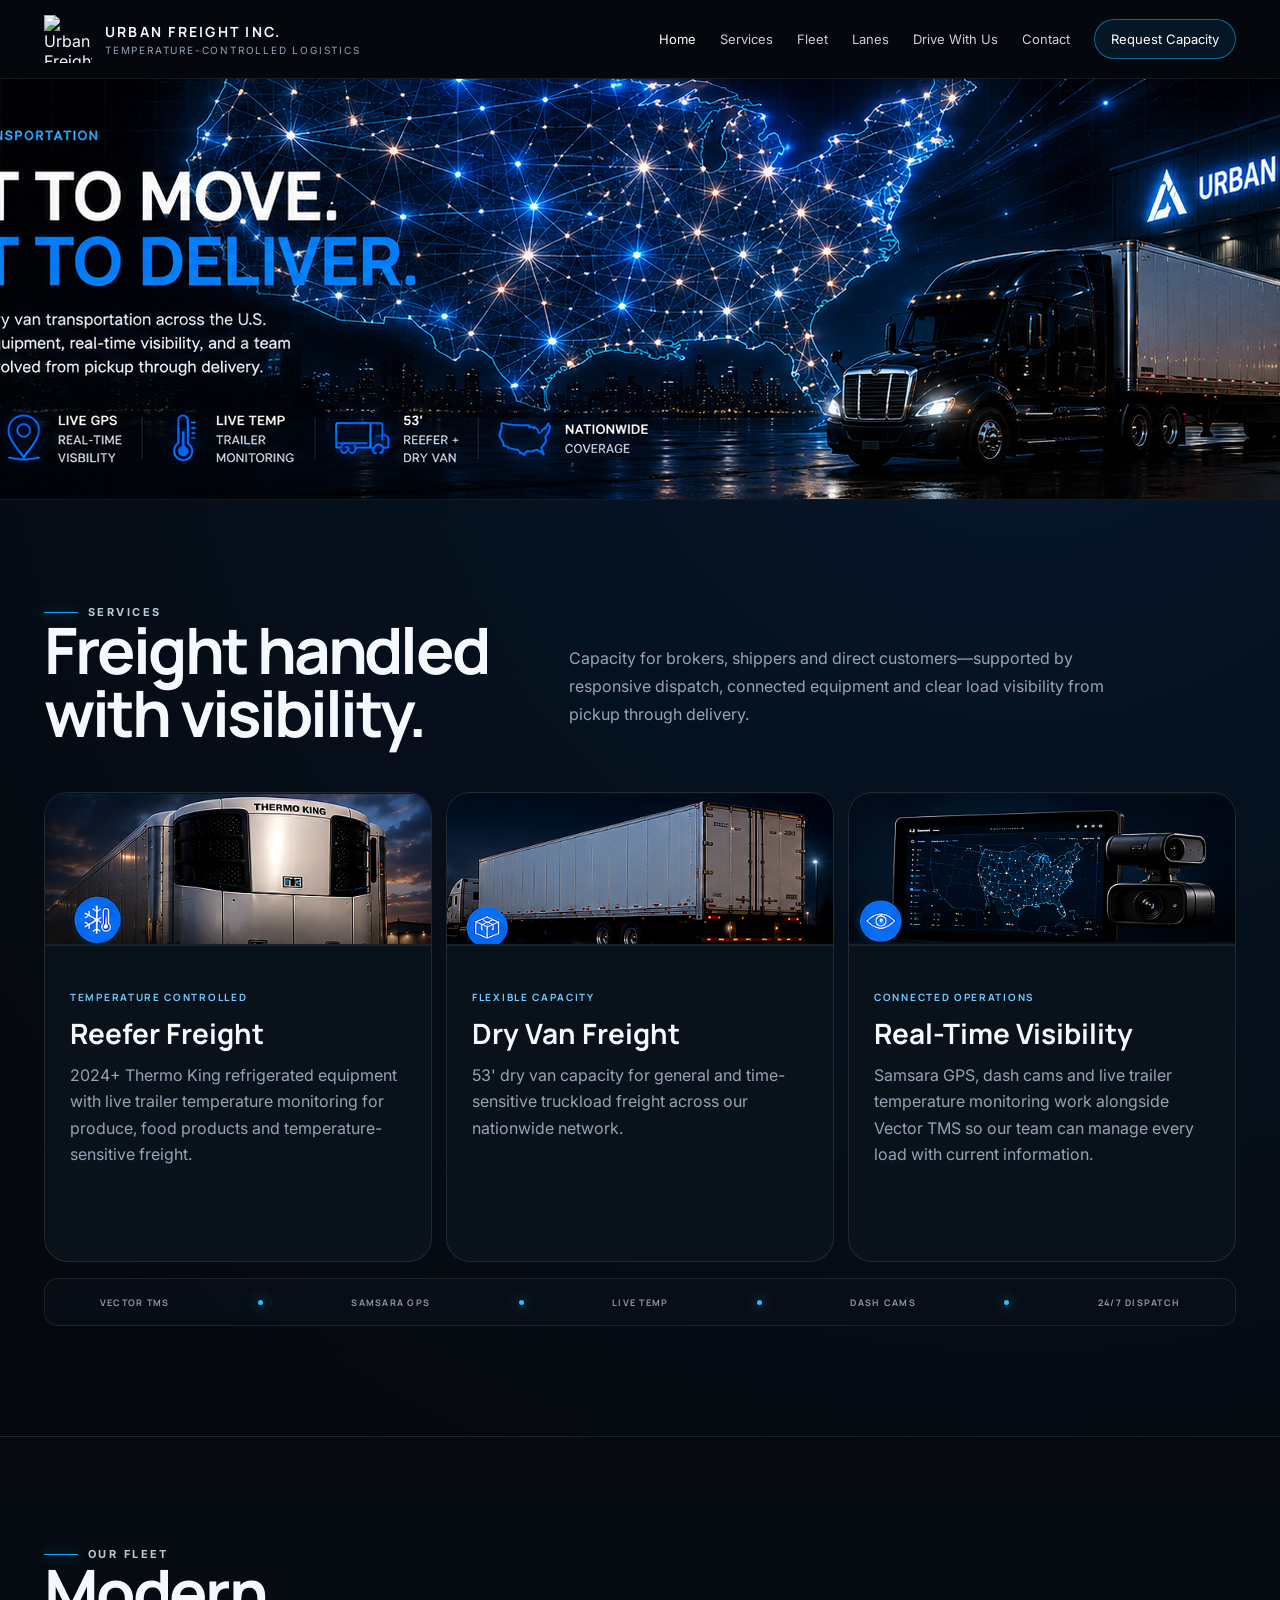
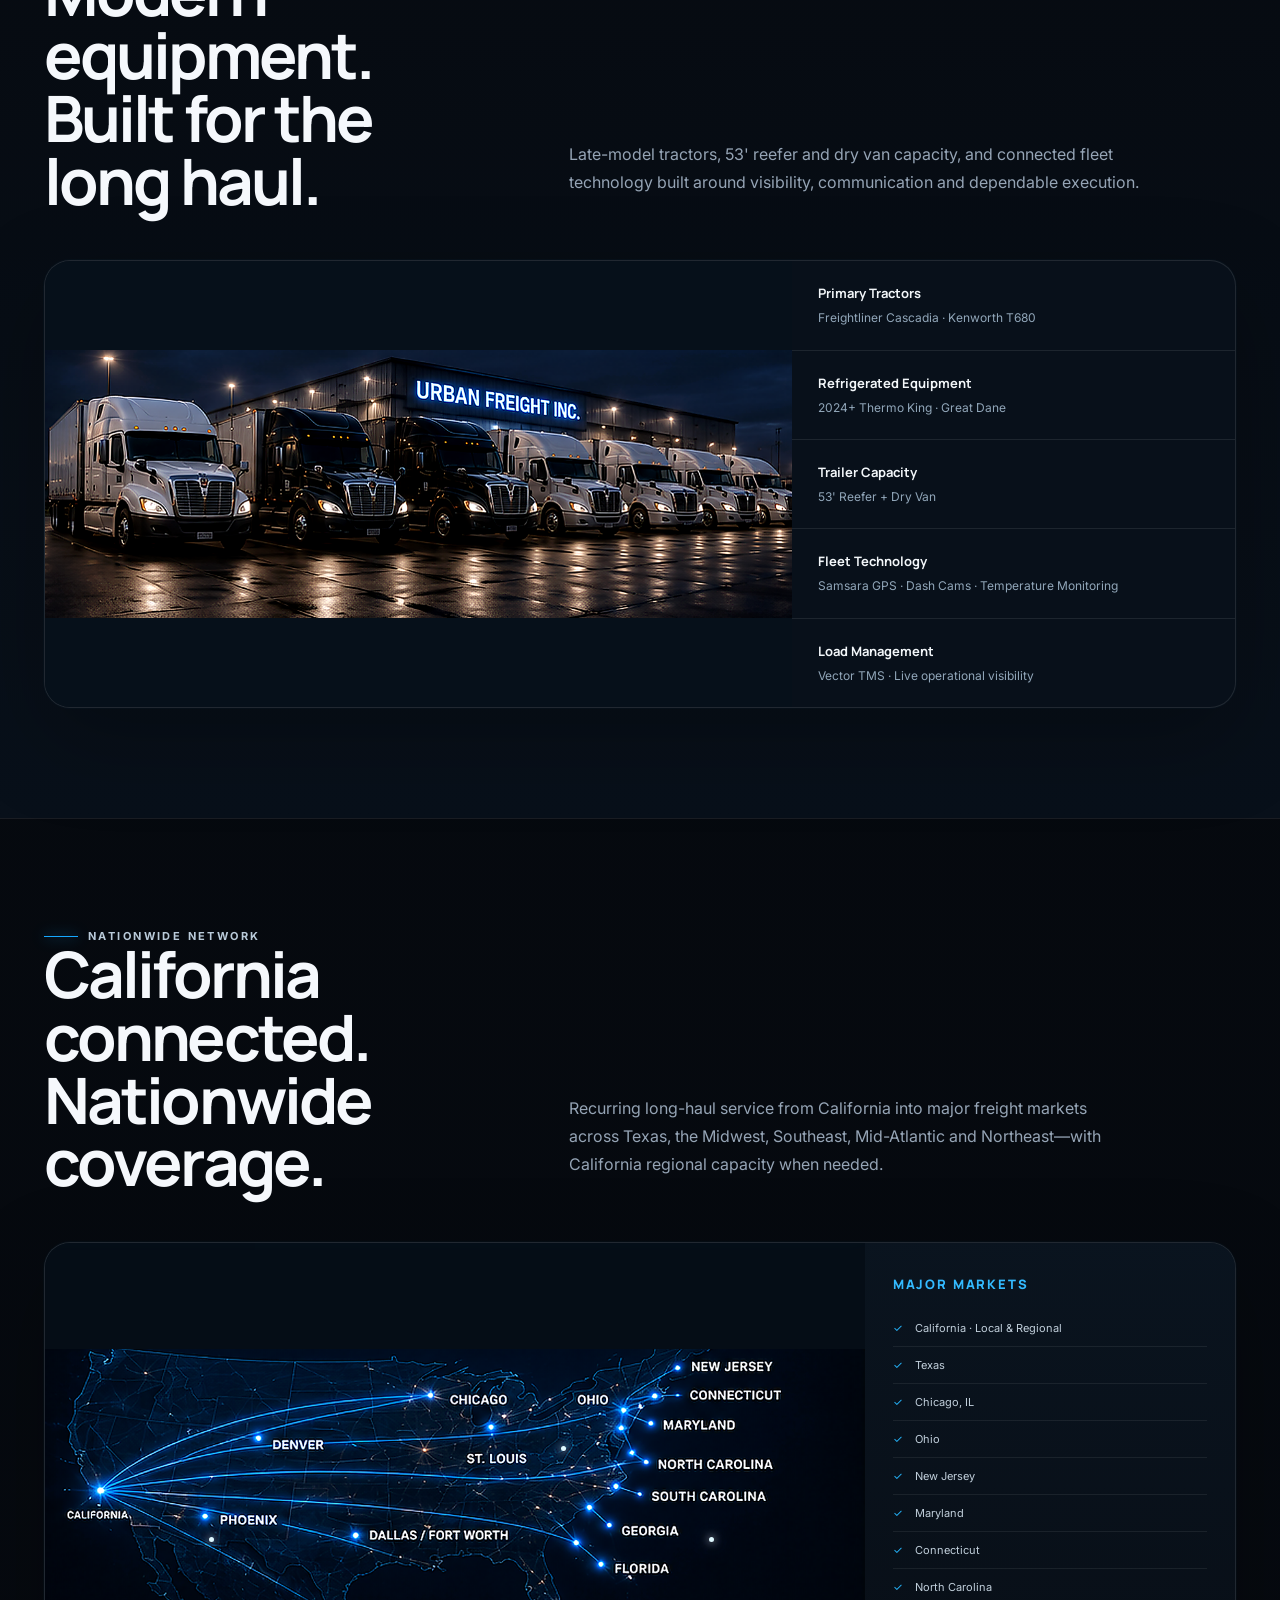
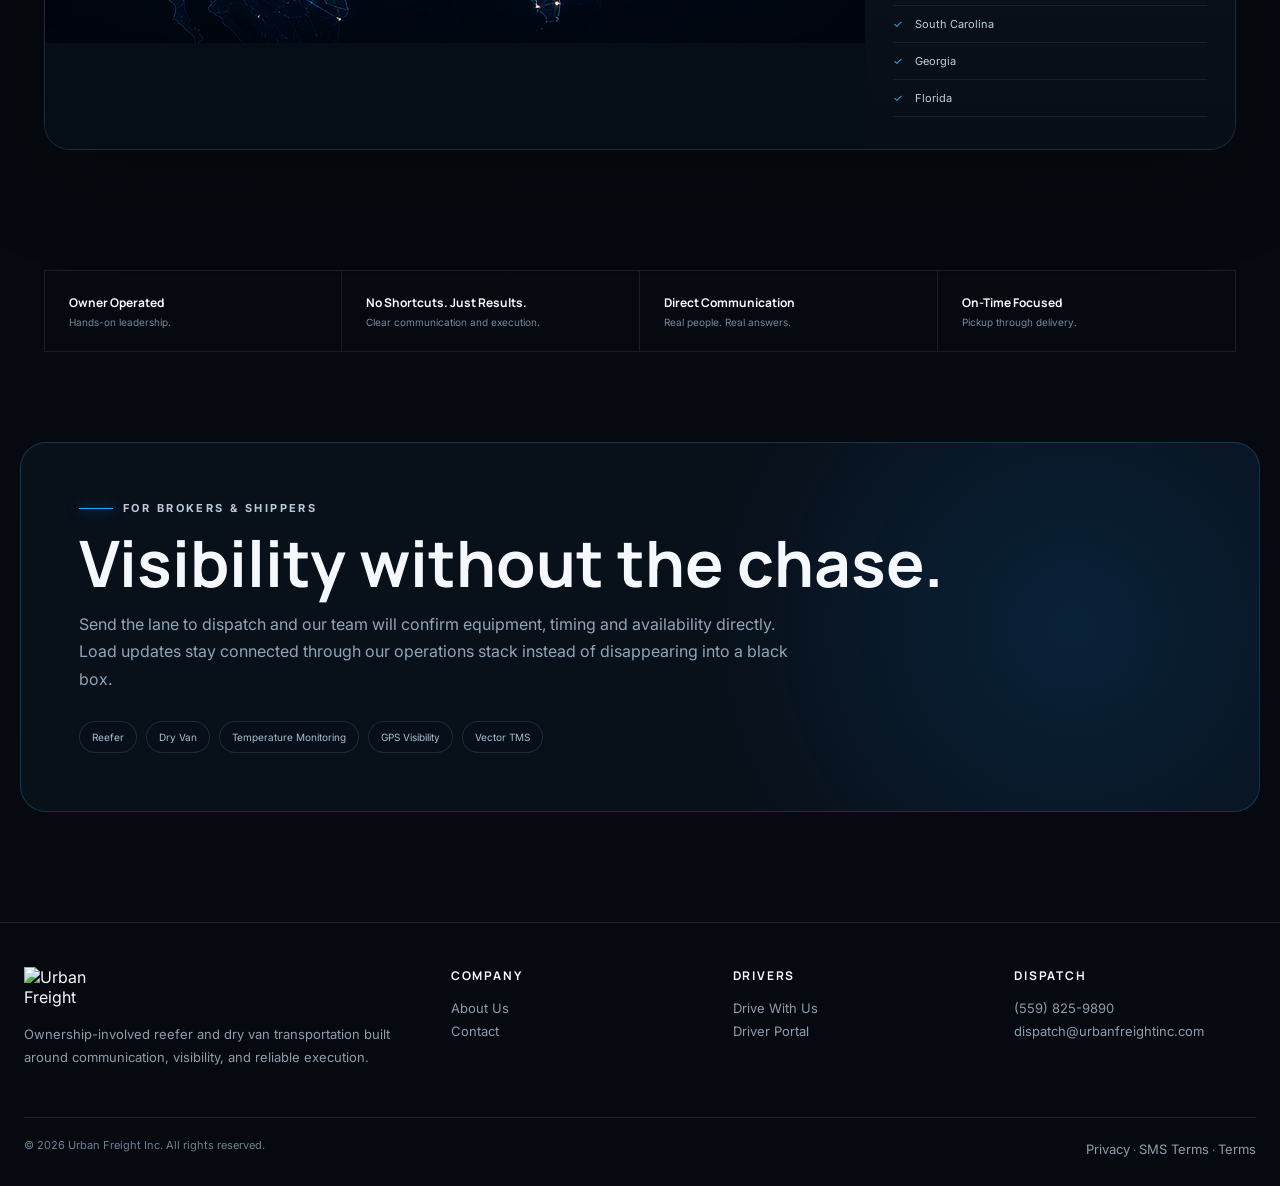
==== commit 57855ece: "Add files via upload" ====
--- a/index.html
+++ b/index.html
@@ -1,53 +1,19 @@
-<!doctype html><html lang="en"><head><meta charset="utf-8"><meta name="viewport" content="width=device-width,initial-scale=1"><title>Urban Freight Inc. | Reefer & Dry Van Carrier</title><meta name="description" content="Urban Freight Inc. provides reefer and dry van transportation with live visibility, modern equipment, and direct communication."><link rel="stylesheet" href="style.css?v=20260901-realmaphero"></head><body><div class="site">
+<!doctype html><html lang="en"><head><meta charset="utf-8"><meta name="viewport" content="width=device-width,initial-scale=1"><title>Urban Freight Inc. | Reefer & Dry Van Carrier</title><meta name="description" content="Urban Freight Inc. provides reefer and dry van transportation with live visibility, modern equipment, and direct communication."><link rel="stylesheet" href="style.css?v=20260901-exactapproved"></head><body><div class="site">
 <nav class="nav"><div class="nav-inner"><a class="brand" href="index.html"><img src="https://raw.githubusercontent.com/urbanfreightinc21/urbanfreight/main/logo.png" alt="Urban Freight Inc."><div><div class="brand-name">URBAN FREIGHT INC.</div><div class="brand-kicker">TEMPERATURE-CONTROLLED LOGISTICS</div></div></a><div class="nav-links"><a class="active" href="index.html">Home</a><a href="#services">Services</a><a href="#equipment">Fleet</a><a href="#lanes">Lanes</a><a href="apply.html">Drive With Us</a><a href="contact.html">Contact</a><a class="nav-cta" href="contact.html">Request Capacity</a></div><button class="menu-btn" data-menu aria-label="Menu" aria-expanded="false">☰</button></div></nav>
 <div class="mobile-nav" data-mobile-nav><a href="index.html">Home</a><a href="#services">Services</a><a href="#equipment">Fleet</a><a href="#lanes">Lanes</a><a href="apply.html">Drive With Us</a><a href="contact.html">Contact</a><a href="driver-portal.html">Driver Portal</a></div>
-<header class="hero broker-hero realmap-hero">
-  <div class="realmap-grid" aria-hidden="true"></div>
-  <div class="hero-visual-stack" aria-hidden="true">
-    <div class="map-stage">
-      <img class="real-us-map" src="https://upload.wikimedia.org/wikipedia/commons/1/1a/Blank_US_Map_%28states_only%29.svg" alt="">
-      <svg class="route-overlay" viewBox="0 0 959 593" preserveAspectRatio="xMidYMid meet">
-        <defs>
-          <filter id="routeGlow"><feGaussianBlur stdDeviation="3" result="b"/><feMerge><feMergeNode in="b"/><feMergeNode in="SourceGraphic"/></feMerge></filter>
-        </defs>
-        <g class="route-lines" filter="url(#routeGlow)">
-          <path d="M115 390 Q330 330 515 420"/>
-          <path d="M115 390 Q380 210 605 235"/>
-          <path d="M115 390 Q470 160 830 240"/>
-          <path d="M115 390 Q470 245 820 280"/>
-          <path d="M115 390 Q500 350 740 430"/>
-          <path d="M115 390 Q525 385 790 500"/>
-          <path d="M115 390 Q485 300 800 380"/>
-        </g>
-        <g class="route-nodes">
-          <circle cx="115" cy="390" r="7"/>
-          <circle cx="515" cy="420" r="5"/>
-          <circle cx="605" cy="235" r="5"/>
-          <circle cx="830" cy="240" r="5"/>
-          <circle cx="820" cy="280" r="5"/>
-          <circle cx="740" cy="430" r="5"/>
-          <circle cx="790" cy="500" r="5"/>
-          <circle cx="800" cy="380" r="5"/>
-        </g>
-      </svg>
-    </div>
-    <div class="truck-photo-wrap">
-      <img class="hero-real-truck" src="https://raw.githubusercontent.com/urbanfreightinc21/urbanfreight/main/hero-truck.png" alt="">
-    </div>
-    <div class="hero-blue-glow"></div>
-  </div>
+<header class="hero approved-hero">
+  <div class="approved-desktop-art" aria-hidden="true"></div>
+  <div class="approved-mobile-art" aria-hidden="true"></div>
 
-  <div class="cinematic-inner vector-inner">
-    <div class="hero-copy">
-      <div class="eyebrow">Broker-ready transportation</div>
-      <h1>Built to Move.<br><span>Built to Deliver.</span></h1>
-      <p>Reliable reefer and dry van transportation across the U.S. backed by modern equipment, real-time visibility, and a team that stays directly involved from pickup through delivery.</p>
-      <div class="broker-strip">
-        <div><strong>24/7</strong><span>Dispatch Support</span></div>
-        <div><strong>LIVE GPS</strong><span>Real-Time Visibility</span></div>
-        <div><strong>LIVE TEMP</strong><span>Trailer Monitoring</span></div>
-        <div><strong>53'</strong><span>Reefer + Dry Van</span></div>
-      </div>
+  <div class="approved-mobile-copy">
+    <div class="eyebrow">Broker-ready transportation</div>
+    <h1>Built to Move.<br><span>Built to Deliver.</span></h1>
+    <p>Reliable reefer and dry van transportation across the U.S. backed by modern equipment, real-time visibility, and a team that stays directly involved from pickup through delivery.</p>
+    <div class="broker-strip">
+      <div><strong>24/7</strong><span>Dispatch Support</span></div>
+      <div><strong>LIVE GPS</strong><span>Real-Time Visibility</span></div>
+      <div><strong>LIVE TEMP</strong><span>Trailer Monitoring</span></div>
+      <div><strong>53'</strong><span>Reefer + Dry Van</span></div>
     </div>
   </div>
 </header>
--- a/style.css
+++ b/style.css
@@ -466,3 +466,120 @@
   .truck-photo-wrap{width:92vw;height:35%;right:-28%;bottom:0;opacity:.52}
   .realmap-hero .broker-strip{grid-template-columns:1fr 1fr;margin-top:32px}
 }
+
+
+/* ===== EXACT APPROVED HERO — NO UPSCALING ===== */
+.approved-hero{
+  position:relative;
+  height:422px;
+  min-height:422px;
+  margin-top:78px;
+  overflow:hidden;
+  background:#02070d;
+  border-bottom:1px solid rgba(255,255,255,.08);
+}
+
+/* Desktop uses the exact reference pixels. No cover, no zoom, no animation. */
+.approved-desktop-art{
+  position:absolute;
+  inset:0;
+  background-image:url('hero-approved-desktop.jpg');
+  background-repeat:no-repeat;
+  background-position:center top;
+  background-size:1688px 422px; /* exact native dimensions */
+}
+
+/* Dark side fill naturally handles monitors wider than the source without stretching. */
+.approved-desktop-art:before,
+.approved-desktop-art:after{
+  content:"";
+  position:absolute;
+  top:0;
+  bottom:0;
+  width:max(0px,calc((100vw - 1688px)/2 + 2px));
+  background:#02070d;
+}
+.approved-desktop-art:before{left:0}
+.approved-desktop-art:after{right:0}
+
+.approved-mobile-art,
+.approved-mobile-copy{display:none}
+
+@media(max-width:900px){
+  .approved-hero{
+    margin-top:70px;
+    height:760px;
+    min-height:760px;
+    background:
+      radial-gradient(circle at 72% 30%,rgba(12,137,255,.15),transparent 28%),
+      #02070d;
+  }
+  .approved-desktop-art{display:none}
+  .approved-mobile-art{
+    display:block;
+    position:absolute;
+    left:0;
+    right:0;
+    bottom:0;
+    height:390px;
+    background-image:
+      linear-gradient(180deg,#02070d 0%,rgba(2,7,13,.25) 24%,rgba(2,7,13,.05) 100%),
+      url('hero-approved-mobile.jpg');
+    background-repeat:no-repeat;
+    background-position:66% center;
+    background-size:auto 390px; /* scales down from native 422px height */
+    opacity:.86;
+  }
+  .approved-mobile-copy{
+    display:block;
+    position:relative;
+    z-index:3;
+    padding:56px 22px 0;
+    max-width:610px;
+  }
+  .approved-mobile-copy h1{
+    font-family:Manrope,Inter,sans-serif;
+    font-size:clamp(48px,12vw,70px);
+    line-height:.91;
+    letter-spacing:-.05em;
+    text-transform:uppercase;
+    margin:18px 0 20px;
+  }
+  .approved-mobile-copy h1 span{color:#078cff}
+  .approved-mobile-copy p{
+    max-width:520px;
+    color:#c3d0db;
+    font-size:14px;
+    line-height:1.65;
+  }
+  .approved-mobile-copy .broker-strip{
+    display:grid;
+    grid-template-columns:1fr 1fr;
+    max-width:520px;
+    margin-top:28px;
+    border-top:1px solid rgba(255,255,255,.13);
+  }
+  .approved-mobile-copy .broker-strip>div{padding:14px 10px 0 0}
+  .approved-mobile-copy .broker-strip strong{
+    display:block;
+    font:800 13px Manrope;
+  }
+  .approved-mobile-copy .broker-strip span{
+    display:block;
+    margin-top:4px;
+    color:#8293a5;
+    font-size:8px;
+    text-transform:uppercase;
+    letter-spacing:.11em;
+  }
+}
+@media(max-width:520px){
+  .approved-hero{height:720px;min-height:720px}
+  .approved-mobile-copy{padding-top:44px}
+  .approved-mobile-copy h1{font-size:48px}
+  .approved-mobile-art{
+    height:335px;
+    background-size:auto 335px;
+    background-position:70% center;
+  }
+}
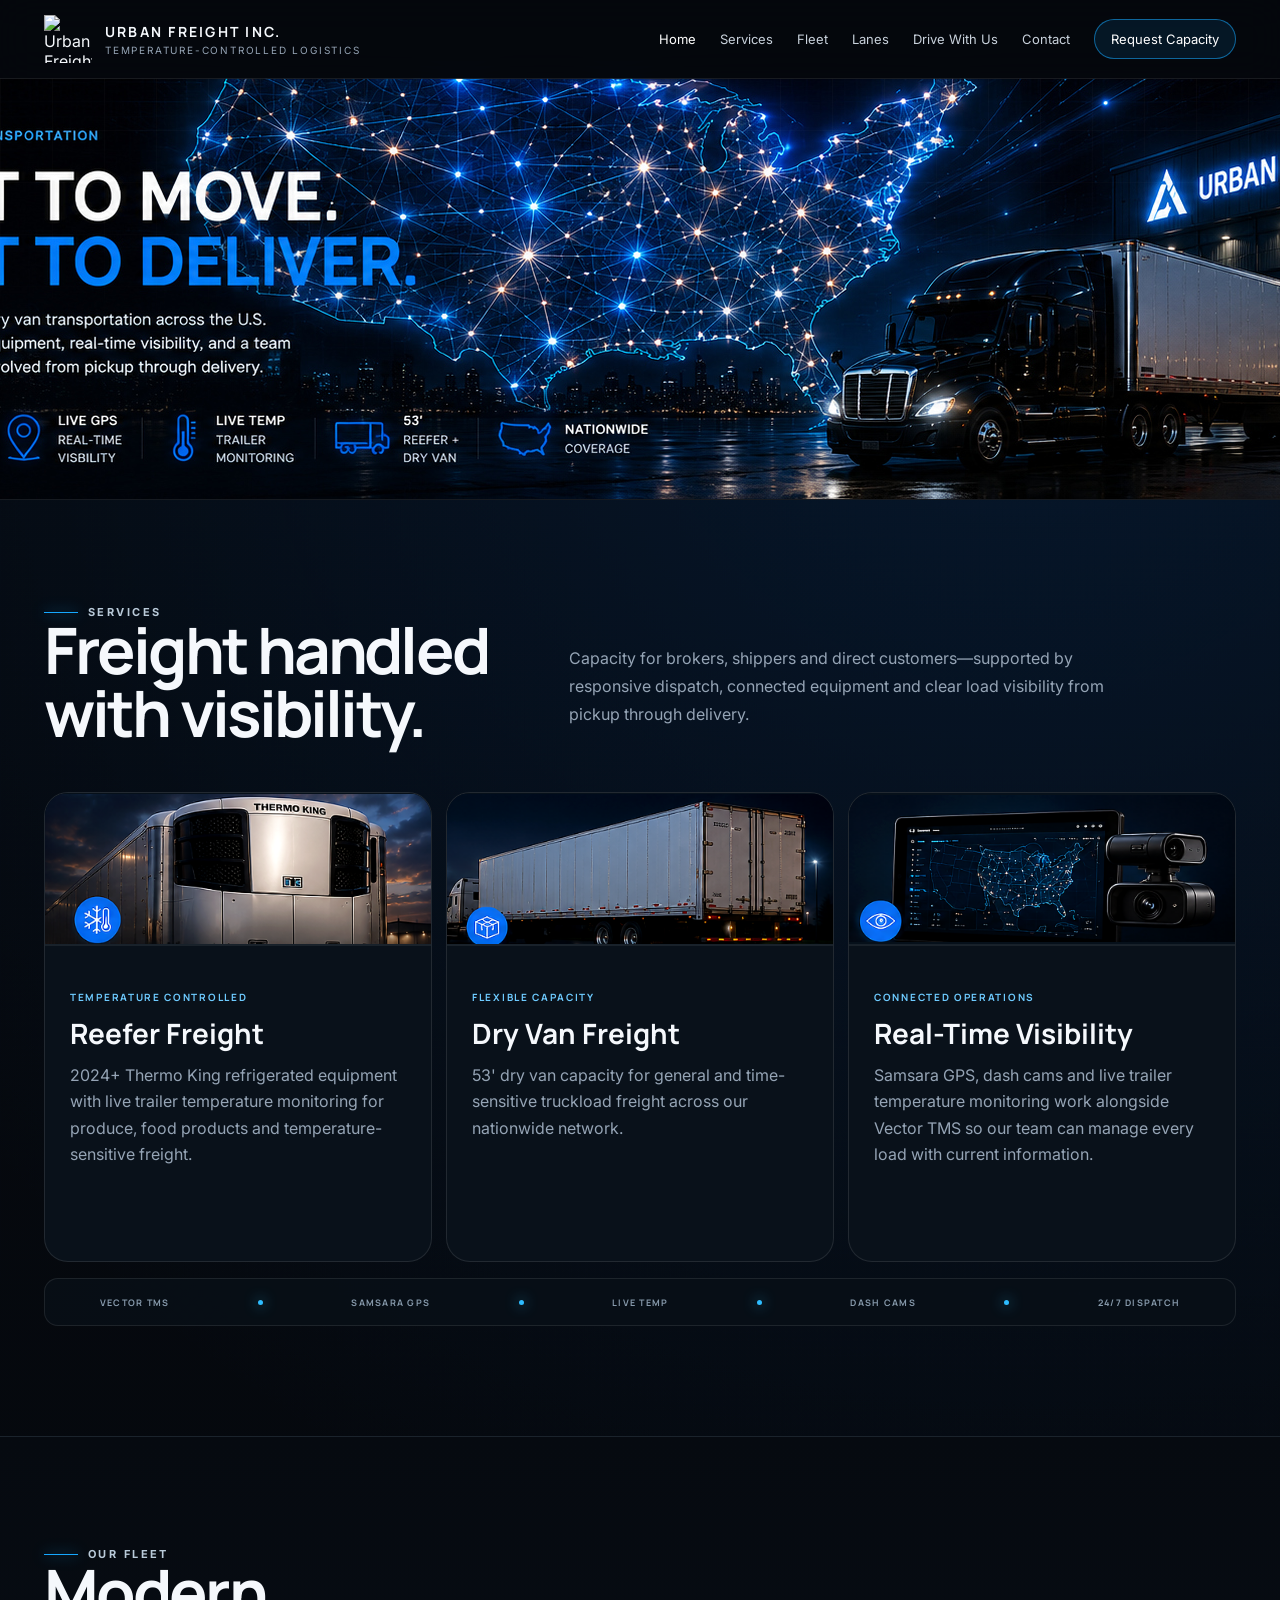
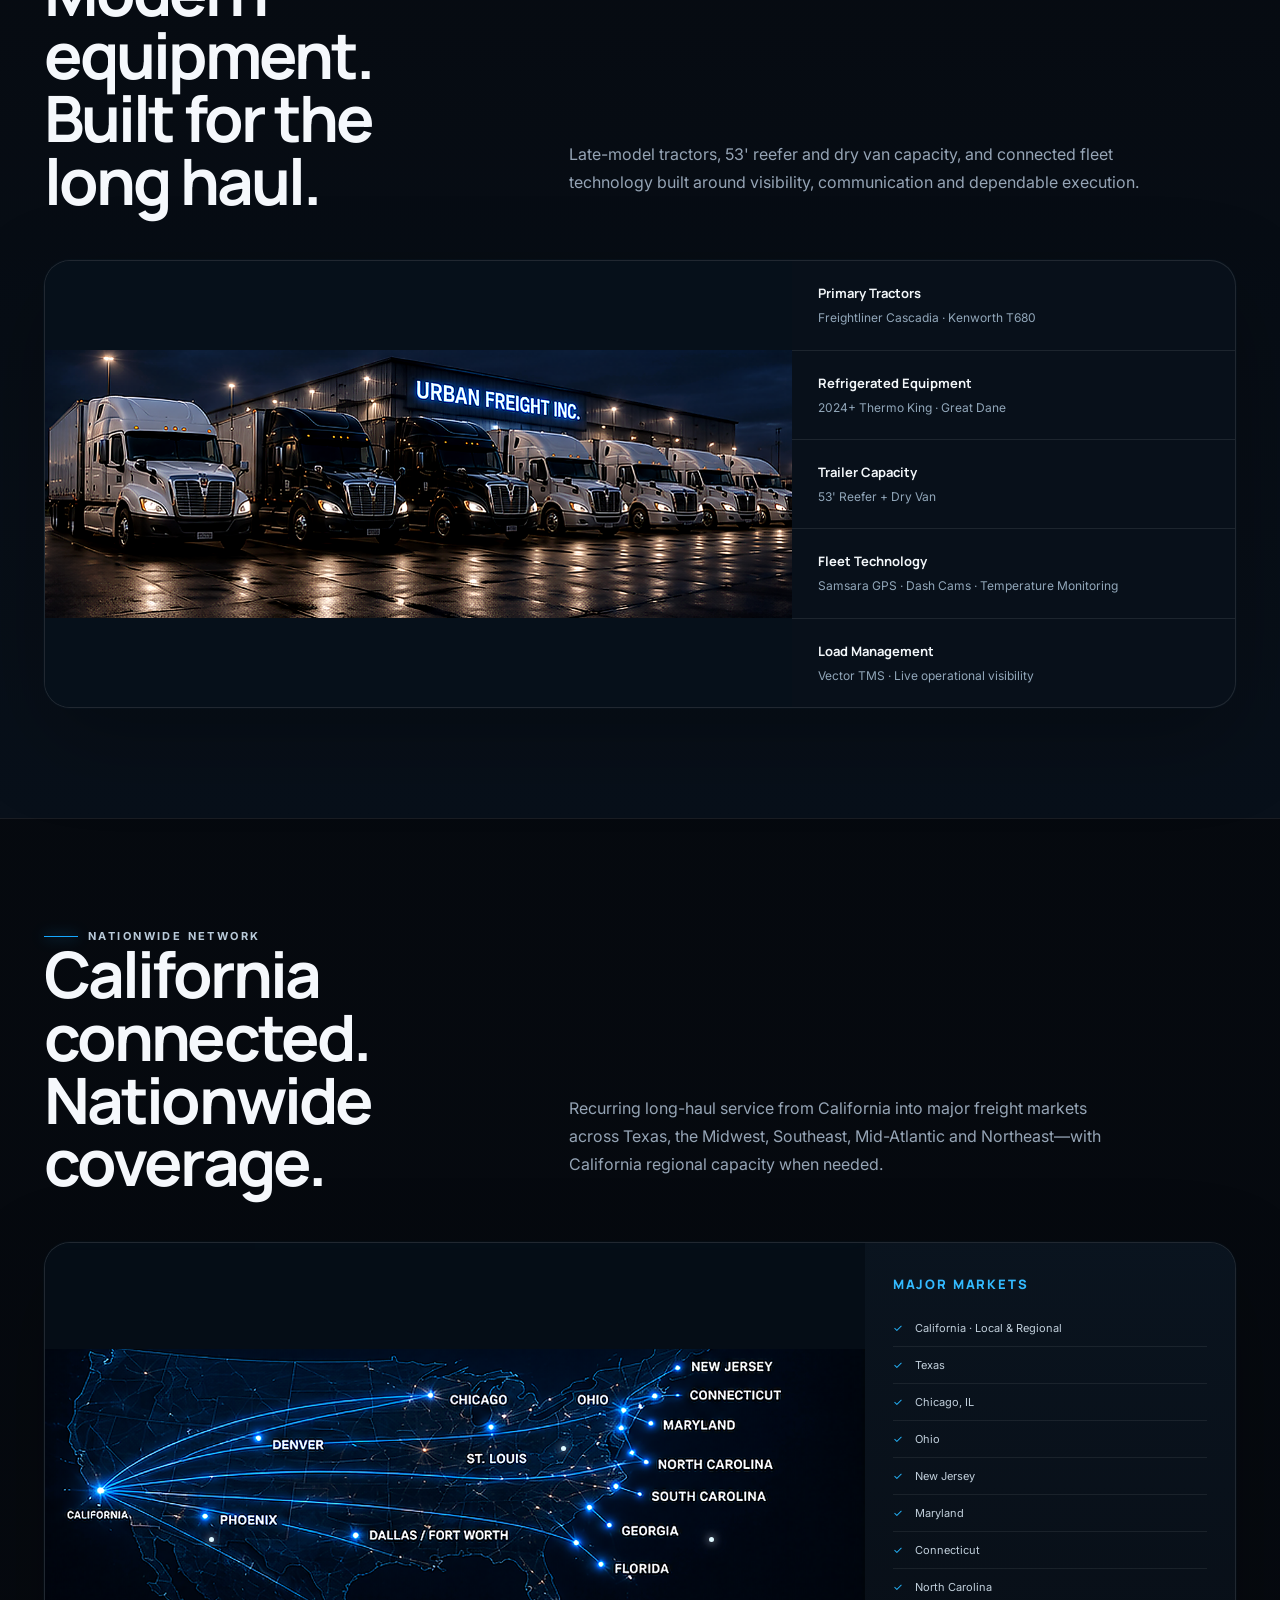
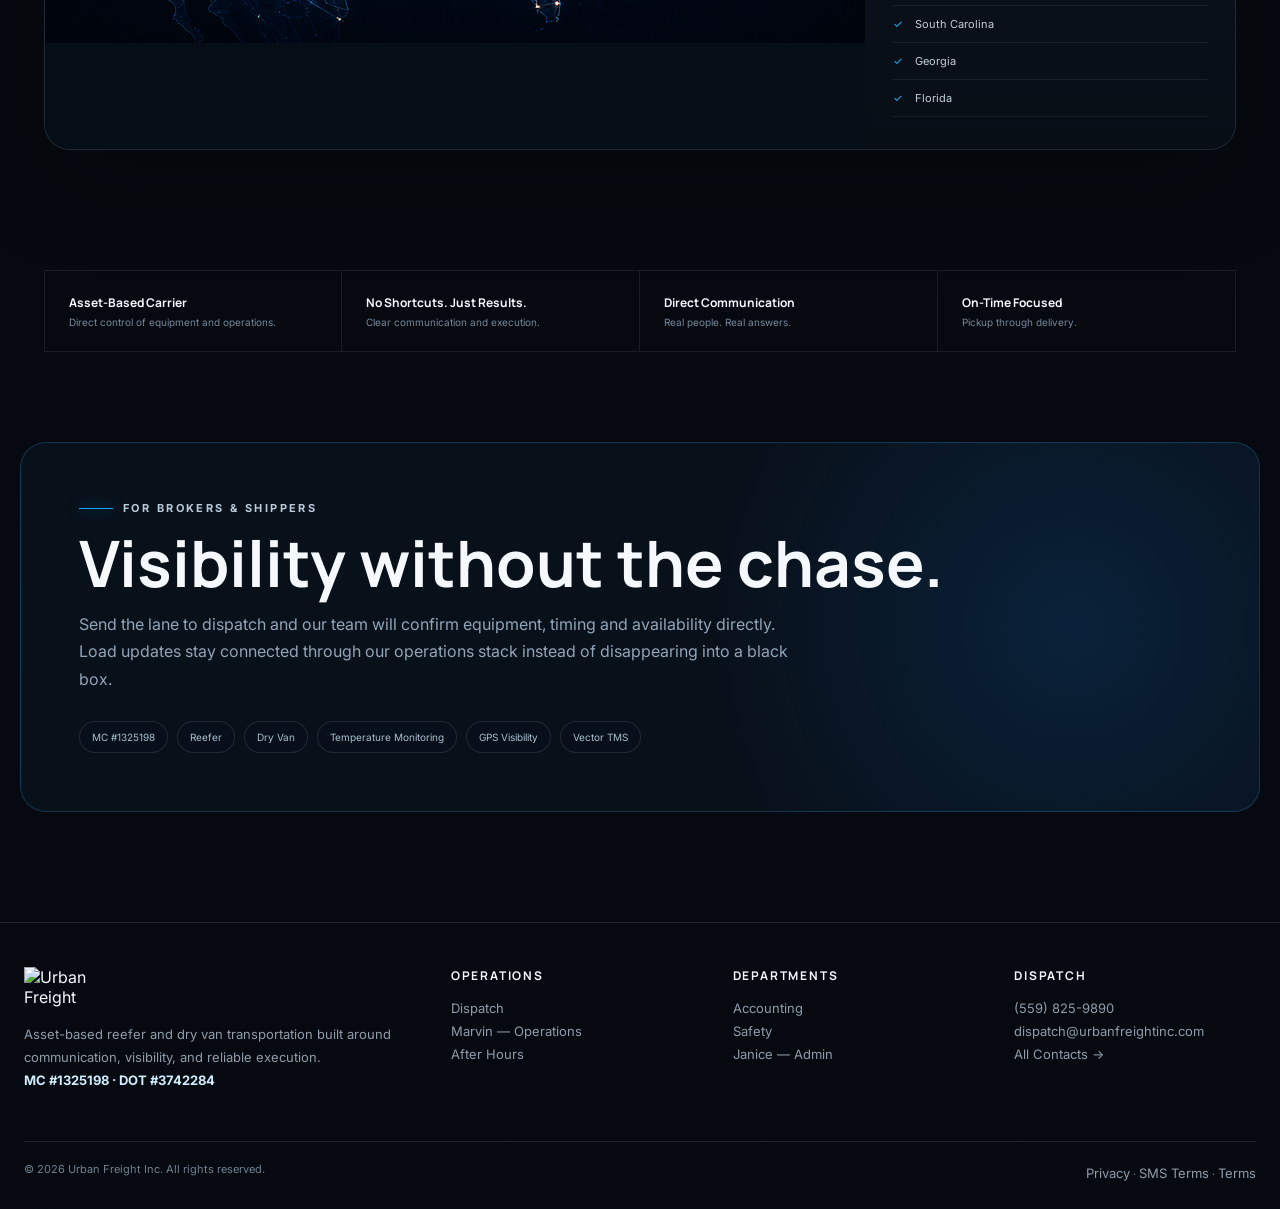
==== commit 14ce2db5: "Add broker-facing MC and department contacts" ====
--- a/index.html
+++ b/index.html
@@ -10,9 +10,9 @@
     <h1>Built to Move.<br><span>Built to Deliver.</span></h1>
     <p>Reliable reefer and dry van transportation across the U.S. backed by modern equipment, real-time visibility, and a team that stays directly involved from pickup through delivery.</p>
     <div class="broker-strip">
+      <div><strong>MC #1325198</strong><span>Carrier Authority</span></div>
       <div><strong>24/7</strong><span>Dispatch Support</span></div>
       <div><strong>LIVE GPS</strong><span>Real-Time Visibility</span></div>
-      <div><strong>LIVE TEMP</strong><span>Trailer Monitoring</span></div>
       <div><strong>53'</strong><span>Reefer + Dry Van</span></div>
     </div>
   </div>
@@ -51,12 +51,12 @@
 </section>
 
 <section class="broker-values reveal">
- <div><b>Owner Operated</b><span>Hands-on leadership.</span></div>
+ <div><b>Asset-Based Carrier</b><span>Direct control of equipment and operations.</span></div>
  <div><b>No Shortcuts. Just Results.</b><span>Clear communication and execution.</span></div>
  <div><b>Direct Communication</b><span>Real people. Real answers.</span></div>
  <div><b>On-Time Focused</b><span>Pickup through delivery.</span></div>
 </section>
 
-<section class="broker-close reveal"><div class="eyebrow">For brokers & shippers</div><h2>Visibility without the chase.</h2><p>Send the lane to dispatch and our team will confirm equipment, timing and availability directly. Load updates stay connected through our operations stack instead of disappearing into a black box.</p><div class="close-data"><span>Reefer</span><span>Dry Van</span><span>Temperature Monitoring</span><span>GPS Visibility</span><span>Vector TMS</span></div></section>
+<section class="broker-close reveal"><div class="eyebrow">For brokers & shippers</div><h2>Visibility without the chase.</h2><p>Send the lane to dispatch and our team will confirm equipment, timing and availability directly. Load updates stay connected through our operations stack instead of disappearing into a black box.</p><div class="close-data"><span>MC #1325198</span><span>Reefer</span><span>Dry Van</span><span>Temperature Monitoring</span><span>GPS Visibility</span><span>Vector TMS</span></div></section>
 </main>
-<footer class="footer"><div class="footer-inner"><div><img class="footer-logo" src="https://raw.githubusercontent.com/urbanfreightinc21/urbanfreight/main/logo.png" alt="Urban Freight"><p>Ownership-involved reefer and dry van transportation built around communication, visibility, and reliable execution.</p></div><div><h4>Company</h4><a href="about.html">About Us</a><br><a href="contact.html">Contact</a></div><div><h4>Drivers</h4><a href="apply.html">Drive With Us</a><br><a href="driver-portal.html">Driver Portal</a></div><div><h4>Dispatch</h4><a href="tel:+15598259890">(559) 825-9890</a><br><a href="mailto:dispatch@urbanfreightinc.com">dispatch@urbanfreightinc.com</a></div></div><div class="footer-bottom"><span>© <span data-year></span> Urban Freight Inc. All rights reserved.</span><span><a href="privacy.html">Privacy</a> · <a href="sms-terms.html">SMS Terms</a> · <a href="terms.html">Terms</a></span></div></footer></div><script src="script.js?v=20260901-broker3"></script></body></html>
+<footer class="footer"><div class="footer-inner"><div><img class="footer-logo" src="https://raw.githubusercontent.com/urbanfreightinc21/urbanfreight/main/logo.png" alt="Urban Freight"><p>Asset-based reefer and dry van transportation built around communication, visibility, and reliable execution.<br><strong style="color:#cfeeff">MC #1325198 · DOT #3742284</strong></p></div><div><h4>Operations</h4><a href="mailto:dispatch@urbanfreightinc.com">Dispatch</a><br><a href="mailto:marvin@urbanfreightinc.com">Marvin — Operations</a><br><a href="mailto:afterhours@urbanfreightinc.com">After Hours</a></div><div><h4>Departments</h4><a href="mailto:billing@urbanfreightinc.com">Accounting</a><br><a href="mailto:safety@urbanfreightinc.com">Safety</a><br><a href="mailto:janice@urbanfreightinc.com">Janice — Admin</a></div><div><h4>Dispatch</h4><a href="tel:+15598259890">(559) 825-9890</a><br><a href="mailto:dispatch@urbanfreightinc.com">dispatch@urbanfreightinc.com</a><br><a href="contact.html">All Contacts →</a></div></div><div class="footer-bottom"><span>© <span data-year></span> Urban Freight Inc. All rights reserved.</span><span><a href="privacy.html">Privacy</a> · <a href="sms-terms.html">SMS Terms</a> · <a href="terms.html">Terms</a></span></div></footer></div><script src="script.js?v=20260901-broker3"></script></body></html>
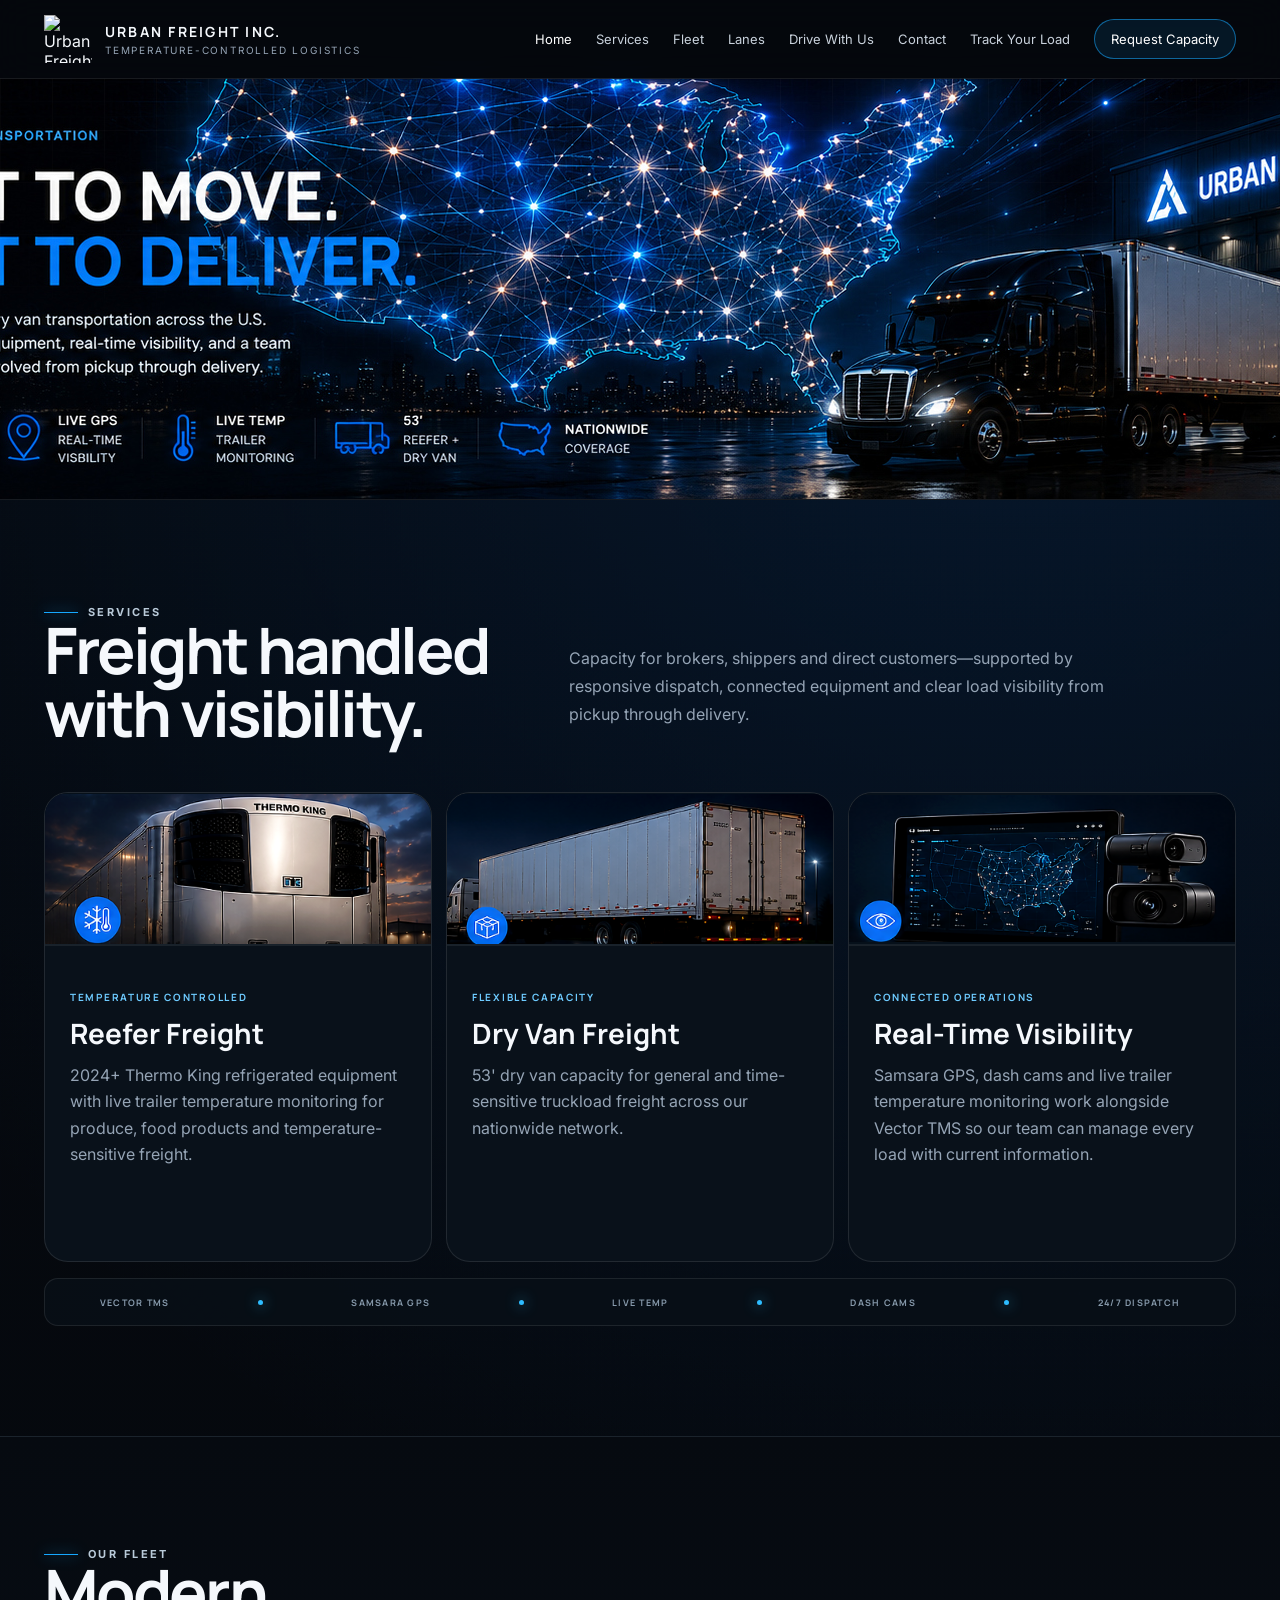
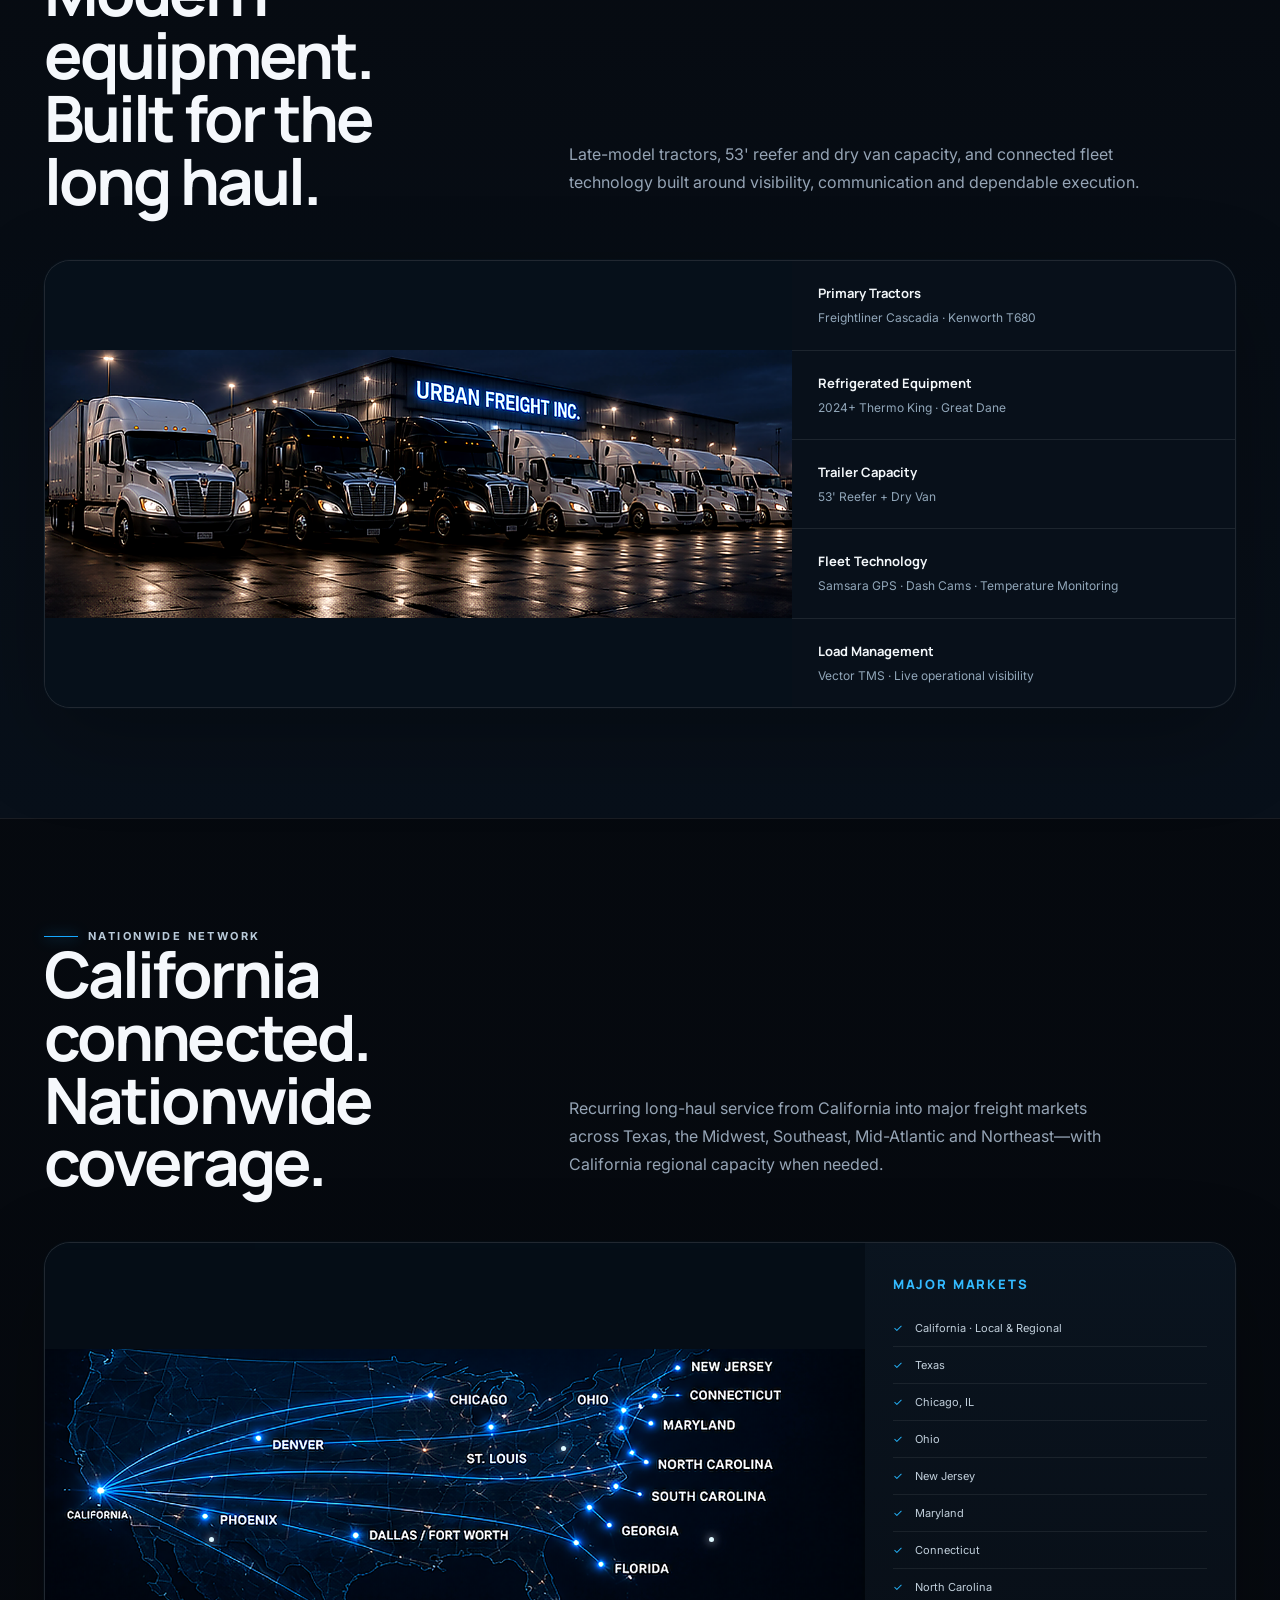
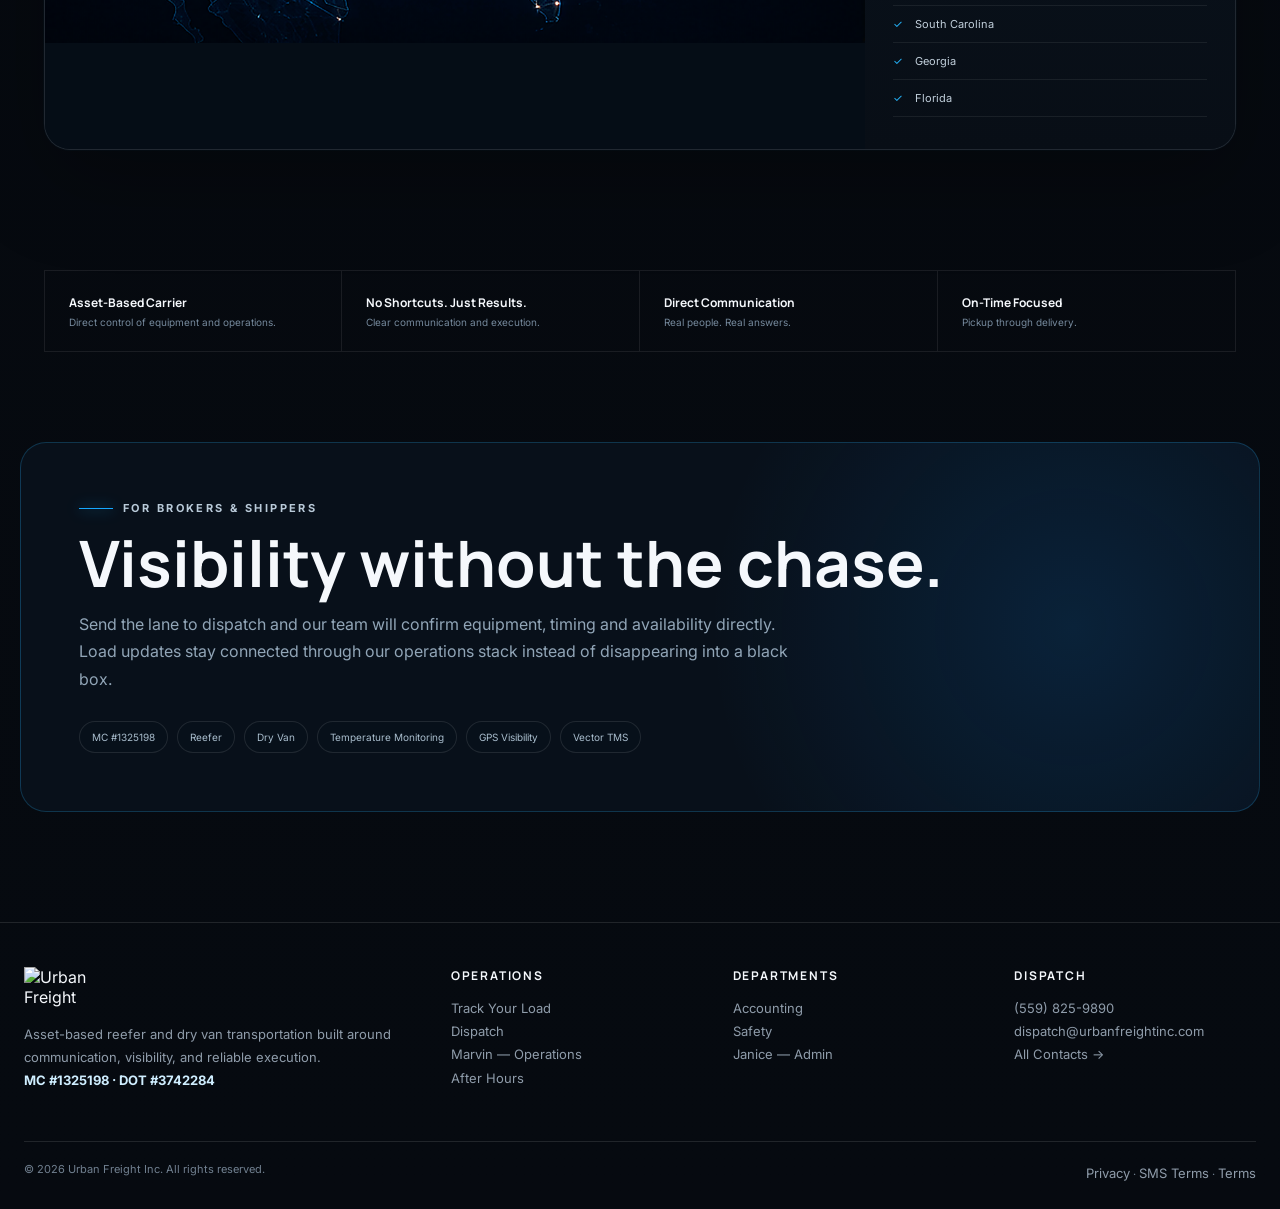
==== commit f13ed0a6: "Add broker load tracking link to website navigation" ====
--- a/index.html
+++ b/index.html
@@ -1,6 +1,6 @@
 <!doctype html><html lang="en"><head><meta charset="utf-8"><meta name="viewport" content="width=device-width,initial-scale=1"><title>Urban Freight Inc. | Reefer & Dry Van Carrier</title><meta name="description" content="Urban Freight Inc. provides reefer and dry van transportation with live visibility, modern equipment, and direct communication."><link rel="stylesheet" href="style.css?v=20260901-exactapproved"></head><body><div class="site">
-<nav class="nav"><div class="nav-inner"><a class="brand" href="index.html"><img src="https://raw.githubusercontent.com/urbanfreightinc21/urbanfreight/main/logo.png" alt="Urban Freight Inc."><div><div class="brand-name">URBAN FREIGHT INC.</div><div class="brand-kicker">TEMPERATURE-CONTROLLED LOGISTICS</div></div></a><div class="nav-links"><a class="active" href="index.html">Home</a><a href="#services">Services</a><a href="#equipment">Fleet</a><a href="#lanes">Lanes</a><a href="apply.html">Drive With Us</a><a href="contact.html">Contact</a><a class="nav-cta" href="contact.html">Request Capacity</a></div><button class="menu-btn" data-menu aria-label="Menu" aria-expanded="false">☰</button></div></nav>
-<div class="mobile-nav" data-mobile-nav><a href="index.html">Home</a><a href="#services">Services</a><a href="#equipment">Fleet</a><a href="#lanes">Lanes</a><a href="apply.html">Drive With Us</a><a href="contact.html">Contact</a><a href="driver-portal.html">Driver Portal</a></div>
+<nav class="nav"><div class="nav-inner"><a class="brand" href="index.html"><img src="https://raw.githubusercontent.com/urbanfreightinc21/urbanfreight/main/logo.png" alt="Urban Freight Inc."><div><div class="brand-name">URBAN FREIGHT INC.</div><div class="brand-kicker">TEMPERATURE-CONTROLLED LOGISTICS</div></div></a><div class="nav-links"><a class="active" href="index.html">Home</a><a href="#services">Services</a><a href="#equipment">Fleet</a><a href="#lanes">Lanes</a><a href="apply.html">Drive With Us</a><a href="contact.html">Contact</a><a href="https://track.urbanfreightinc.com">Track Your Load</a><a class="nav-cta" href="contact.html">Request Capacity</a></div><button class="menu-btn" data-menu aria-label="Menu" aria-expanded="false">☰</button></div></nav>
+<div class="mobile-nav" data-mobile-nav><a href="index.html">Home</a><a href="#services">Services</a><a href="#equipment">Fleet</a><a href="#lanes">Lanes</a><a href="apply.html">Drive With Us</a><a href="contact.html">Contact</a><a href="driver-portal.html">Driver Portal</a><a href="https://track.urbanfreightinc.com">Track Your Load</a></div>
 <header class="hero approved-hero">
   <div class="approved-desktop-art" aria-hidden="true"></div>
   <div class="approved-mobile-art" aria-hidden="true"></div>
@@ -59,4 +59,4 @@
 
 <section class="broker-close reveal"><div class="eyebrow">For brokers & shippers</div><h2>Visibility without the chase.</h2><p>Send the lane to dispatch and our team will confirm equipment, timing and availability directly. Load updates stay connected through our operations stack instead of disappearing into a black box.</p><div class="close-data"><span>MC #1325198</span><span>Reefer</span><span>Dry Van</span><span>Temperature Monitoring</span><span>GPS Visibility</span><span>Vector TMS</span></div></section>
 </main>
-<footer class="footer"><div class="footer-inner"><div><img class="footer-logo" src="https://raw.githubusercontent.com/urbanfreightinc21/urbanfreight/main/logo.png" alt="Urban Freight"><p>Asset-based reefer and dry van transportation built around communication, visibility, and reliable execution.<br><strong style="color:#cfeeff">MC #1325198 · DOT #3742284</strong></p></div><div><h4>Operations</h4><a href="mailto:dispatch@urbanfreightinc.com">Dispatch</a><br><a href="mailto:marvin@urbanfreightinc.com">Marvin — Operations</a><br><a href="mailto:afterhours@urbanfreightinc.com">After Hours</a></div><div><h4>Departments</h4><a href="mailto:billing@urbanfreightinc.com">Accounting</a><br><a href="mailto:safety@urbanfreightinc.com">Safety</a><br><a href="mailto:janice@urbanfreightinc.com">Janice — Admin</a></div><div><h4>Dispatch</h4><a href="tel:+15598259890">(559) 825-9890</a><br><a href="mailto:dispatch@urbanfreightinc.com">dispatch@urbanfreightinc.com</a><br><a href="contact.html">All Contacts →</a></div></div><div class="footer-bottom"><span>© <span data-year></span> Urban Freight Inc. All rights reserved.</span><span><a href="privacy.html">Privacy</a> · <a href="sms-terms.html">SMS Terms</a> · <a href="terms.html">Terms</a></span></div></footer></div><script src="script.js?v=20260901-broker3"></script></body></html>
+<footer class="footer"><div class="footer-inner"><div><img class="footer-logo" src="https://raw.githubusercontent.com/urbanfreightinc21/urbanfreight/main/logo.png" alt="Urban Freight"><p>Asset-based reefer and dry van transportation built around communication, visibility, and reliable execution.<br><strong style="color:#cfeeff">MC #1325198 · DOT #3742284</strong></p></div><div><h4>Operations</h4><a href="https://track.urbanfreightinc.com">Track Your Load</a><br><a href="mailto:dispatch@urbanfreightinc.com">Dispatch</a><br><a href="mailto:marvin@urbanfreightinc.com">Marvin — Operations</a><br><a href="mailto:afterhours@urbanfreightinc.com">After Hours</a></div><div><h4>Departments</h4><a href="mailto:billing@urbanfreightinc.com">Accounting</a><br><a href="mailto:safety@urbanfreightinc.com">Safety</a><br><a href="mailto:janice@urbanfreightinc.com">Janice — Admin</a></div><div><h4>Dispatch</h4><a href="tel:+15598259890">(559) 825-9890</a><br><a href="mailto:dispatch@urbanfreightinc.com">dispatch@urbanfreightinc.com</a><br><a href="contact.html">All Contacts →</a></div></div><div class="footer-bottom"><span>© <span data-year></span> Urban Freight Inc. All rights reserved.</span><span><a href="privacy.html">Privacy</a> · <a href="sms-terms.html">SMS Terms</a> · <a href="terms.html">Terms</a></span></div></footer></div><script src="script.js?v=20260901-broker3"></script></body></html>
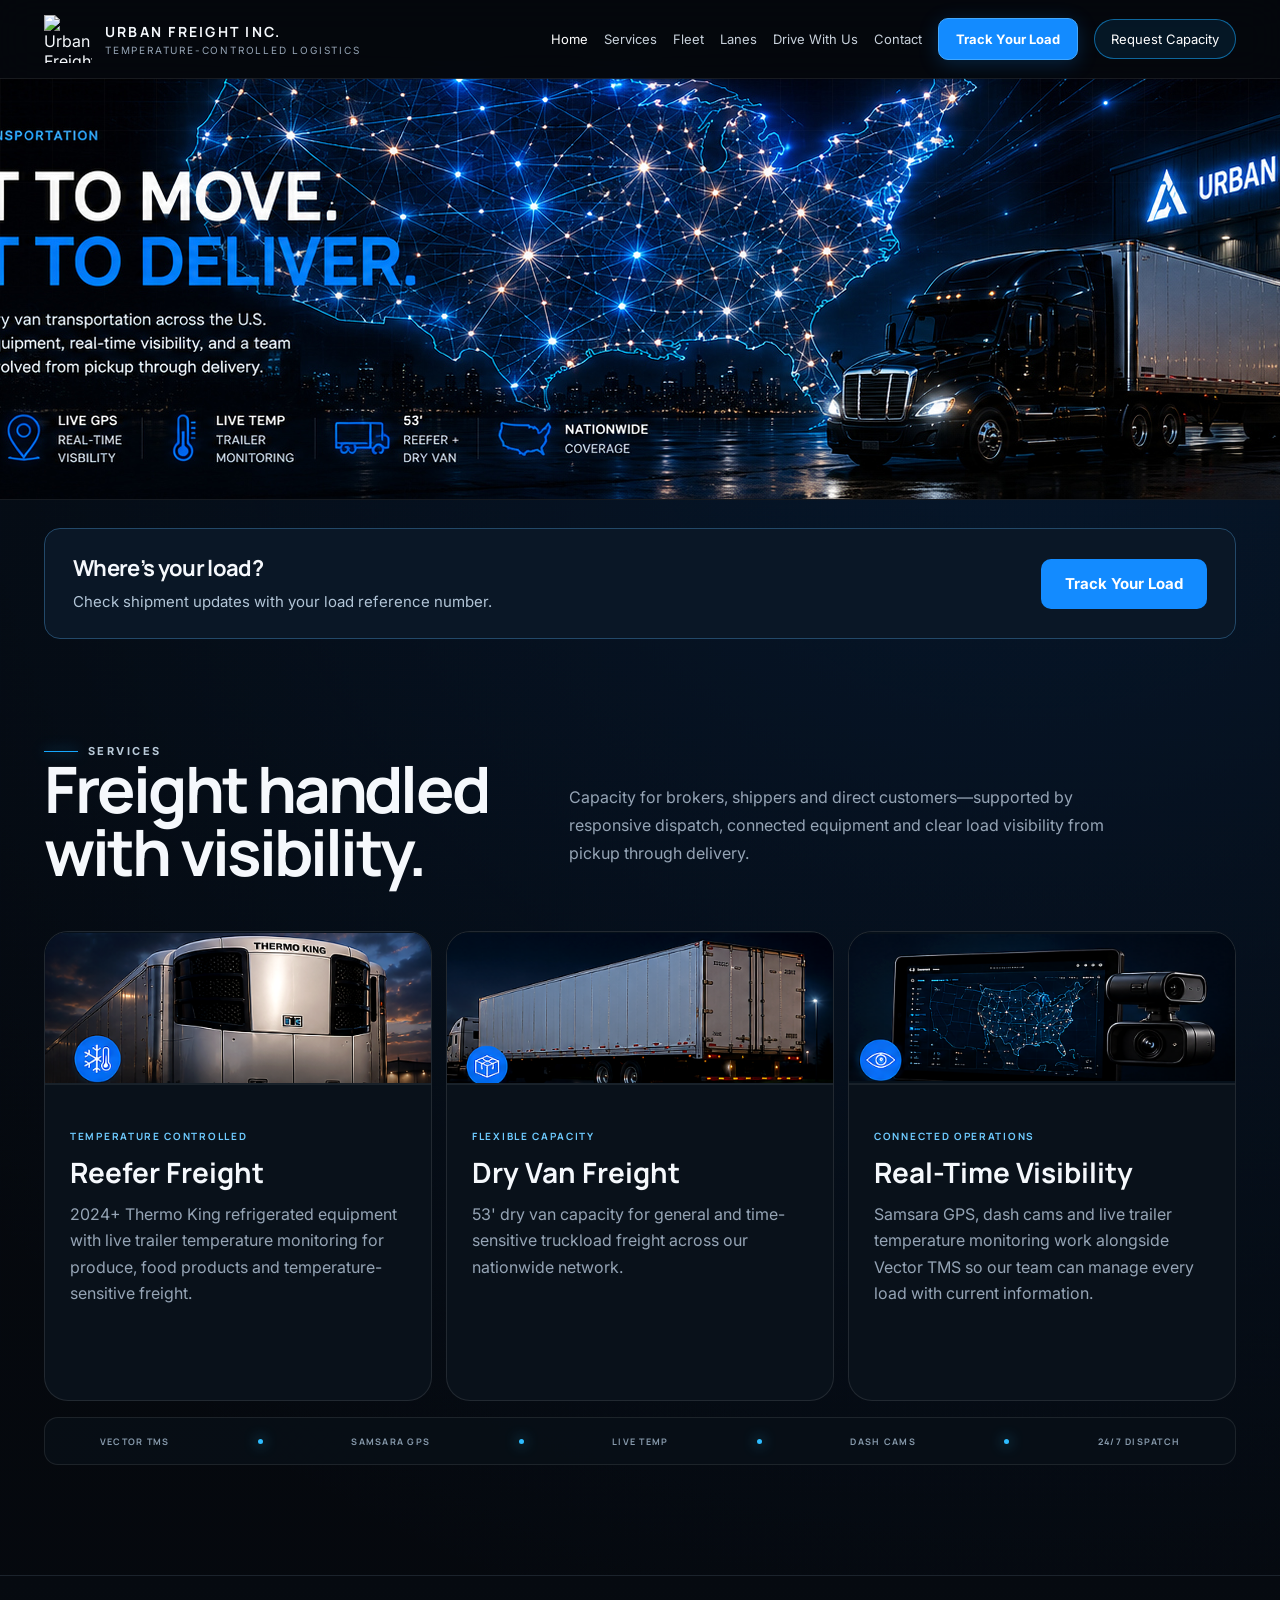
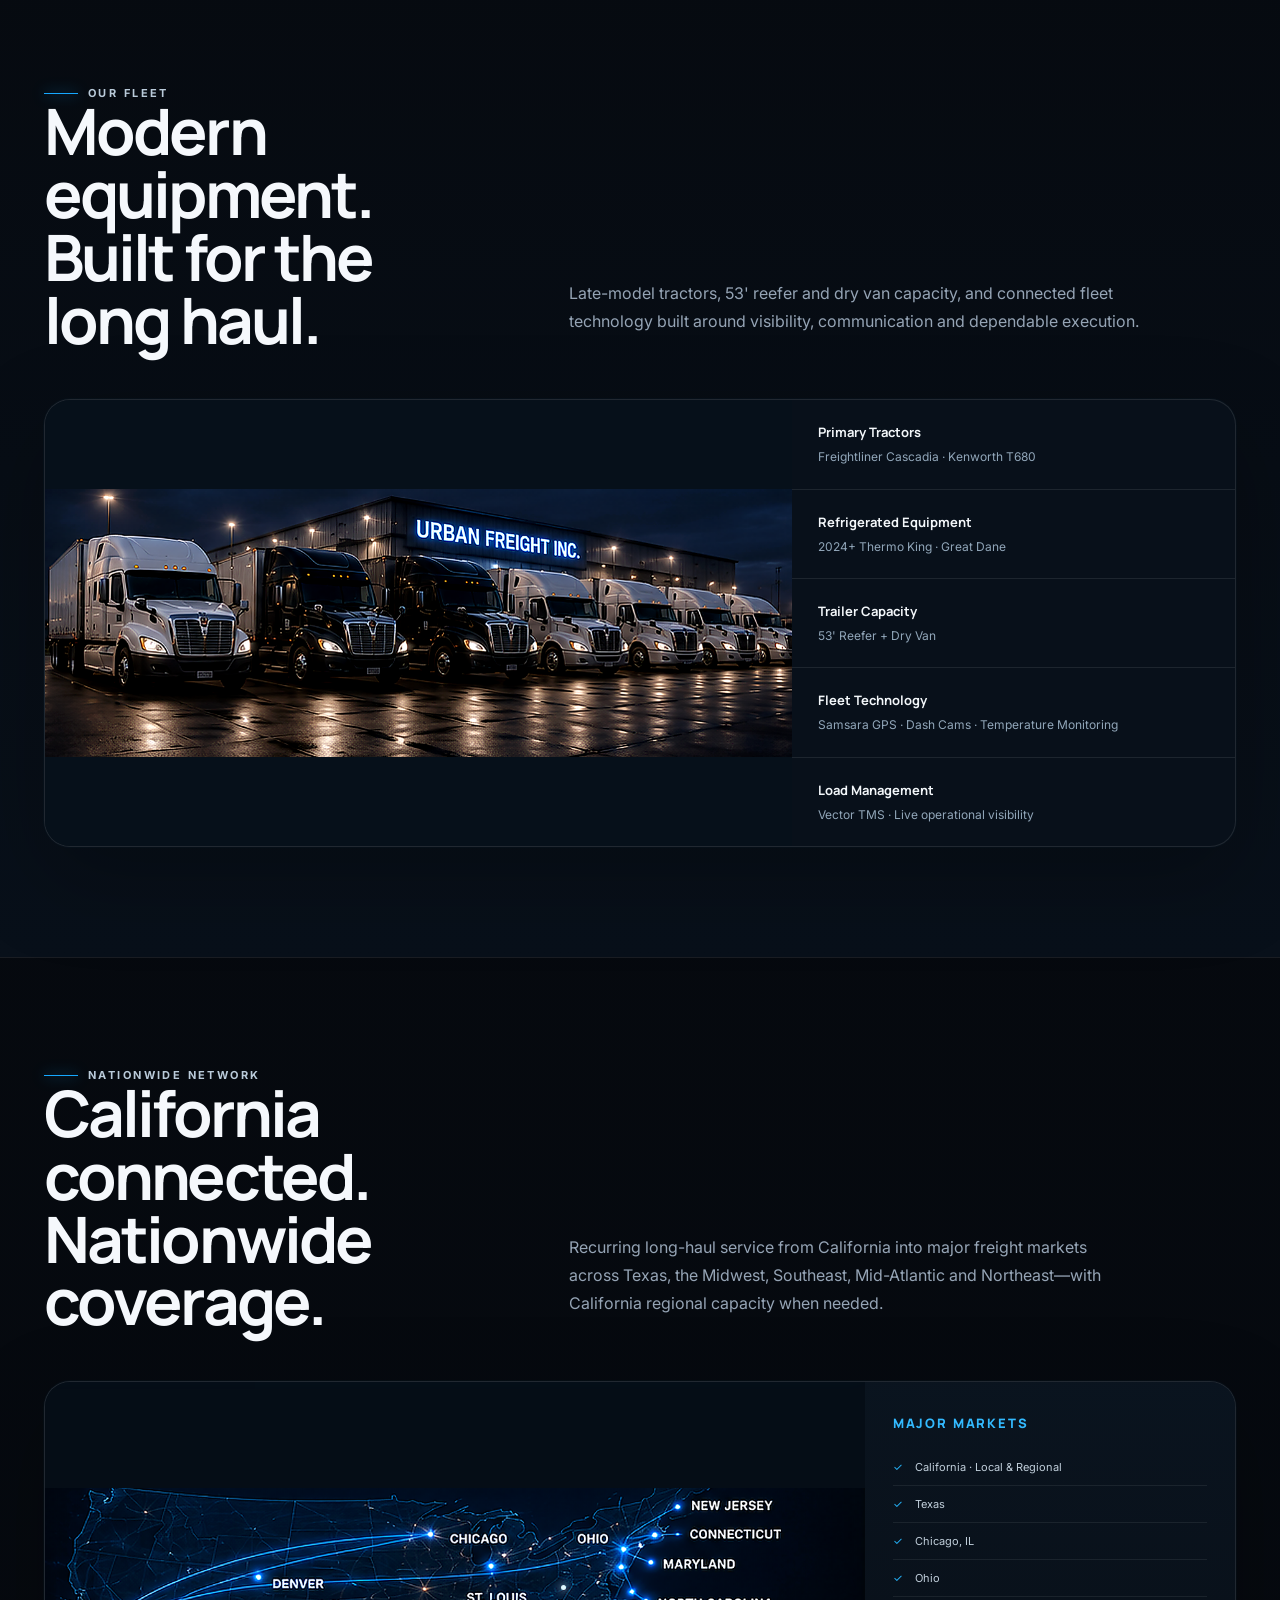
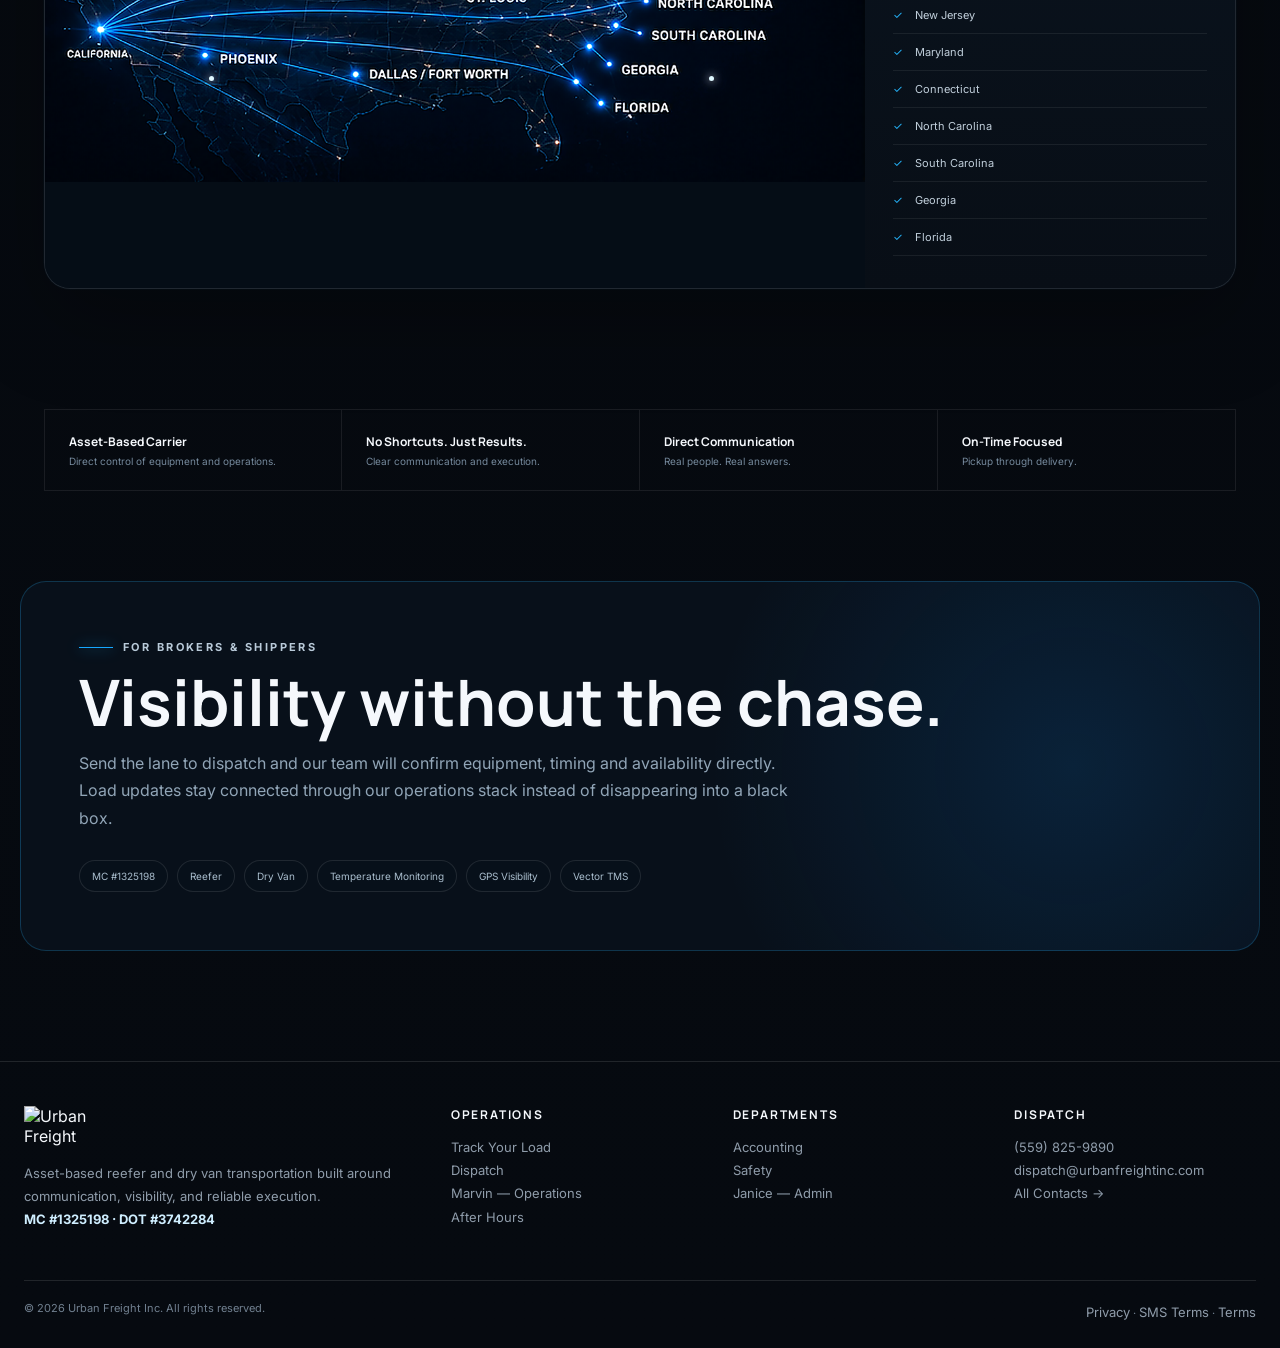
==== commit 055faccf: "Improve mobile layout and make shipment tracking prominent" ====
--- a/index.html
+++ b/index.html
@@ -1,6 +1,6 @@
-<!doctype html><html lang="en"><head><meta charset="utf-8"><meta name="viewport" content="width=device-width,initial-scale=1"><title>Urban Freight Inc. | Reefer & Dry Van Carrier</title><meta name="description" content="Urban Freight Inc. provides reefer and dry van transportation with live visibility, modern equipment, and direct communication."><link rel="stylesheet" href="style.css?v=20260901-exactapproved"></head><body><div class="site">
-<nav class="nav"><div class="nav-inner"><a class="brand" href="index.html"><img src="https://raw.githubusercontent.com/urbanfreightinc21/urbanfreight/main/logo.png" alt="Urban Freight Inc."><div><div class="brand-name">URBAN FREIGHT INC.</div><div class="brand-kicker">TEMPERATURE-CONTROLLED LOGISTICS</div></div></a><div class="nav-links"><a class="active" href="index.html">Home</a><a href="#services">Services</a><a href="#equipment">Fleet</a><a href="#lanes">Lanes</a><a href="apply.html">Drive With Us</a><a href="contact.html">Contact</a><a href="https://track.urbanfreightinc.com">Track Your Load</a><a class="nav-cta" href="contact.html">Request Capacity</a></div><button class="menu-btn" data-menu aria-label="Menu" aria-expanded="false">☰</button></div></nav>
-<div class="mobile-nav" data-mobile-nav><a href="index.html">Home</a><a href="#services">Services</a><a href="#equipment">Fleet</a><a href="#lanes">Lanes</a><a href="apply.html">Drive With Us</a><a href="contact.html">Contact</a><a href="driver-portal.html">Driver Portal</a><a href="https://track.urbanfreightinc.com">Track Your Load</a></div>
+<!doctype html><html lang="en"><head><meta charset="utf-8"><meta name="viewport" content="width=device-width,initial-scale=1"><title>Urban Freight Inc. | Reefer & Dry Van Carrier</title><meta name="description" content="Urban Freight Inc. provides reefer and dry van transportation with live visibility, modern equipment, and direct communication."><link rel="stylesheet" href="style.css?v=20261007-clean-mobile"></head><body><div class="site">
+<nav class="nav"><div class="nav-inner"><a class="brand" href="index.html"><img src="https://raw.githubusercontent.com/urbanfreightinc21/urbanfreight/main/logo.png" alt="Urban Freight Inc."><div><div class="brand-name">URBAN FREIGHT INC.</div><div class="brand-kicker">TEMPERATURE-CONTROLLED LOGISTICS</div></div></a><div class="nav-links"><a class="active" href="index.html">Home</a><a href="#services">Services</a><a href="#equipment">Fleet</a><a href="#lanes">Lanes</a><a href="apply.html">Drive With Us</a><a href="contact.html">Contact</a><a class="tracking-link" href="https://track.urbanfreightinc.com">Track Your Load</a><a class="nav-cta" href="contact.html">Request Capacity</a></div><button class="menu-btn" data-menu aria-label="Menu" aria-expanded="false">☰</button></div></nav>
+<div class="mobile-nav" data-mobile-nav><a href="index.html">Home</a><a href="#services">Services</a><a href="#equipment">Fleet</a><a href="#lanes">Lanes</a><a href="apply.html">Drive With Us</a><a href="contact.html">Contact</a><a href="driver-portal.html">Driver Portal</a><a class="tracking-link" href="https://track.urbanfreightinc.com">Track Your Load</a></div>
 <header class="hero approved-hero">
   <div class="approved-desktop-art" aria-hidden="true"></div>
   <div class="approved-mobile-art" aria-hidden="true"></div>
@@ -16,7 +16,7 @@
       <div><strong>53'</strong><span>Reefer + Dry Van</span></div>
     </div>
   </div>
-</header>
+</header><section class="tracking-access" aria-label="Shipment tracking"><div class="tracking-access-inner"><div><h2>Where’s your load?</h2><p>Check shipment updates with your load reference number.</p></div><a class="tracking-button" href="https://track.urbanfreightinc.com">Track Your Load</a></div></section>
 <main>
 <section class="section broker-services" id="services">
   <div class="section-head reveal"><div><div class="eyebrow">Services</div><h2>Freight handled with visibility.</h2></div><p>Capacity for brokers, shippers and direct customers—supported by responsive dispatch, connected equipment and clear load visibility from pickup through delivery.</p></div>
@@ -59,4 +59,4 @@
 
 <section class="broker-close reveal"><div class="eyebrow">For brokers & shippers</div><h2>Visibility without the chase.</h2><p>Send the lane to dispatch and our team will confirm equipment, timing and availability directly. Load updates stay connected through our operations stack instead of disappearing into a black box.</p><div class="close-data"><span>MC #1325198</span><span>Reefer</span><span>Dry Van</span><span>Temperature Monitoring</span><span>GPS Visibility</span><span>Vector TMS</span></div></section>
 </main>
-<footer class="footer"><div class="footer-inner"><div><img class="footer-logo" src="https://raw.githubusercontent.com/urbanfreightinc21/urbanfreight/main/logo.png" alt="Urban Freight"><p>Asset-based reefer and dry van transportation built around communication, visibility, and reliable execution.<br><strong style="color:#cfeeff">MC #1325198 · DOT #3742284</strong></p></div><div><h4>Operations</h4><a href="https://track.urbanfreightinc.com">Track Your Load</a><br><a href="mailto:dispatch@urbanfreightinc.com">Dispatch</a><br><a href="mailto:marvin@urbanfreightinc.com">Marvin — Operations</a><br><a href="mailto:afterhours@urbanfreightinc.com">After Hours</a></div><div><h4>Departments</h4><a href="mailto:billing@urbanfreightinc.com">Accounting</a><br><a href="mailto:safety@urbanfreightinc.com">Safety</a><br><a href="mailto:janice@urbanfreightinc.com">Janice — Admin</a></div><div><h4>Dispatch</h4><a href="tel:+15598259890">(559) 825-9890</a><br><a href="mailto:dispatch@urbanfreightinc.com">dispatch@urbanfreightinc.com</a><br><a href="contact.html">All Contacts →</a></div></div><div class="footer-bottom"><span>© <span data-year></span> Urban Freight Inc. All rights reserved.</span><span><a href="privacy.html">Privacy</a> · <a href="sms-terms.html">SMS Terms</a> · <a href="terms.html">Terms</a></span></div></footer></div><script src="script.js?v=20260901-broker3"></script></body></html>
+<footer class="footer"><div class="footer-inner"><div><img class="footer-logo" src="https://raw.githubusercontent.com/urbanfreightinc21/urbanfreight/main/logo.png" alt="Urban Freight"><p>Asset-based reefer and dry van transportation built around communication, visibility, and reliable execution.<br><strong style="color:#cfeeff">MC #1325198 · DOT #3742284</strong></p></div><div><h4>Operations</h4><a class="tracking-link" href="https://track.urbanfreightinc.com">Track Your Load</a><br><a href="mailto:dispatch@urbanfreightinc.com">Dispatch</a><br><a href="mailto:marvin@urbanfreightinc.com">Marvin — Operations</a><br><a href="mailto:afterhours@urbanfreightinc.com">After Hours</a></div><div><h4>Departments</h4><a href="mailto:billing@urbanfreightinc.com">Accounting</a><br><a href="mailto:safety@urbanfreightinc.com">Safety</a><br><a href="mailto:janice@urbanfreightinc.com">Janice — Admin</a></div><div><h4>Dispatch</h4><a href="tel:+15598259890">(559) 825-9890</a><br><a href="mailto:dispatch@urbanfreightinc.com">dispatch@urbanfreightinc.com</a><br><a href="contact.html">All Contacts →</a></div></div><div class="footer-bottom"><span>© <span data-year></span> Urban Freight Inc. All rights reserved.</span><span><a href="privacy.html">Privacy</a> · <a href="sms-terms.html">SMS Terms</a> · <a href="terms.html">Terms</a></span></div></footer></div><script src="script.js?v=20261007-clean-mobile"></script></body></html>
--- a/style.css
+++ b/style.css
@@ -583,3 +583,60 @@
     background-position:70% center;
   }
 }
+
+/* Clean tracking access and mobile layout */
+.nav-links{gap:16px}
+.nav-links .tracking-link,.mobile-nav .tracking-link{background:#138bff;color:#fff;font-weight:700;padding:12px 17px;border:1px solid #42a8ff;border-radius:10px;box-shadow:0 4px 20px rgba(19,139,255,.22);white-space:nowrap}
+.tracking-link:hover{background:#0875df!important}
+.tracking-access{max-width:1240px;margin:28px auto 0;padding:0 24px}
+.tracking-access-inner{display:flex;align-items:center;justify-content:space-between;gap:24px;padding:24px 28px;background:#0a1726;border:1px solid #234969;border-radius:16px}
+.tracking-access h2{font-size:22px;letter-spacing:-.03em}
+.tracking-access p{font-size:15px;line-height:1.6;color:#b2c5d7;margin:7px 0 0}
+.tracking-button{display:inline-flex;justify-content:center;align-items:center;background:#138bff;color:white;padding:15px 24px;min-height:50px;border-radius:10px;font-weight:700;font-size:15px;white-space:nowrap}
+a:focus-visible,button:focus-visible{outline:3px solid #87d4ff;outline-offset:4px}
+@media(min-width:901px) and (max-width:1100px){.nav-inner{gap:12px;padding:0 18px}.nav-links{gap:12px;font-size:12px}.brand-kicker{display:none}.brand-name{font-size:12px;letter-spacing:.08em}.brand{gap:8px}.nav-links .tracking-link,.nav-cta{padding:10px 12px}}
+@media(max-width:900px){
+.nav-inner{height:70px;padding:0 20px}.brand img{width:40px;height:40px}.brand-name{font-size:12px;letter-spacing:.10em}.brand-kicker{display:none}
+.menu-btn{width:44px;height:44px;border:1px solid #263748;border-radius:10px;display:grid;place-items:center;font-size:23px;cursor:pointer}
+.mobile-nav{top:78px;left:16px;right:16px;padding:12px;border-radius:16px;background:#09111c;box-shadow:0 20px 60px #0008;visibility:hidden}
+.mobile-nav.open{visibility:visible}.mobile-nav a{min-height:48px;padding:14px 16px;font-size:15px}.mobile-nav .tracking-link{margin-top:8px;text-align:center}
+.approved-hero{margin-top:70px;height:auto;min-height:0;display:block;padding:0;background:#02070d}
+.approved-hero:after{display:none}
+.approved-mobile-copy{padding:42px 24px 16px;max-width:680px;margin:auto}
+.approved-mobile-copy h1{font-size:clamp(38px,8.2vw,58px);line-height:1.04;letter-spacing:-.045em;margin:18px 0}
+.approved-mobile-copy p{font-size:16px;line-height:1.7;margin:0;color:#b7c6d5}
+.approved-mobile-copy .eyebrow{font-size:11px;letter-spacing:.13em}
+.approved-mobile-copy .broker-strip{margin-top:26px;max-width:none;gap:0}
+.approved-mobile-copy .broker-strip>div{padding:16px 12px 12px 0}
+.approved-mobile-copy .broker-strip strong{font-size:14px}
+.approved-mobile-copy .broker-strip span{font-size:11px;letter-spacing:.03em;line-height:1.5}
+.approved-mobile-art{position:relative;height:240px;bottom:auto;background-size:auto 260px;background-position:65% center;opacity:.9}
+.tracking-access{padding:0 20px;margin-top:20px}
+.tracking-access-inner{padding:22px;gap:18px}
+.section,.equipment-wrap{padding:64px 24px}
+.section-head{gap:18px;margin-bottom:28px}
+.section-head h2{font-size:clamp(32px,6.5vw,44px);line-height:1.1}
+.section-head p{font-size:16px;line-height:1.7;margin:0}
+.services-grid{gap:20px}.visual-services .service-card{min-height:0;border-radius:18px}
+.service-body{padding:24px}.service-body h3{font-size:24px;line-height:1.2}.service-body p{font-size:16px;line-height:1.65}
+.service-tag{font-size:11px;letter-spacing:.09em}
+.broker-tech{padding:16px;gap:12px;font-size:11px;letter-spacing:.05em;justify-content:center;flex-wrap:wrap}.broker-tech i{display:none}
+.fleet-card,.network-card{border-radius:18px}
+.fleet-row{padding:20px 24px;gap:10px}.fleet-row strong,.fleet-row span{font-size:14px;line-height:1.55}
+.market-panel{padding:24px}.market-grid span{font-size:14px;padding:12px 0 12px 24px}
+.broker-values{margin:0 24px 48px;grid-template-columns:1fr 1fr}.broker-values>div{padding:22px}.broker-values b{font-size:14px}.broker-values span{font-size:14px;line-height:1.6}
+.broker-close{margin:0 24px 64px;padding:30px 24px;border-radius:18px}.broker-close h2{font-size:36px;line-height:1.1}.broker-close p{font-size:16px;line-height:1.7}.close-data span{font-size:12px}
+.footer{padding:36px 24px 24px}.footer-inner{gap:28px}.footer p,.footer a{font-size:14px}.footer-bottom{font-size:12px;line-height:1.6}
+.page-hero{padding:122px 24px 42px}.page-hero h1{font-size:clamp(38px,8vw,60px);line-height:1.05}.page-hero p{font-size:16px}
+.contact-grid,.apply-grid{padding:32px 24px 64px;gap:24px}.content-card{padding:26px 22px;border-radius:18px;min-width:0}.content-card h2{font-size:30px}.contact-option{padding:16px;min-width:0}.contact-option strong{overflow-wrap:anywhere}
+.field label{font-size:12px;letter-spacing:.04em}.field input,.field select,.field textarea{font-size:16px;min-height:48px}.form{gap:18px}.visual-card{min-height:340px;border-radius:18px}
+}
+@media(max-width:560px){
+.tracking-access-inner{flex-direction:column;align-items:stretch}.tracking-access h2{font-size:21px}.tracking-button{width:100%}
+.approved-mobile-copy{padding:34px 24px 12px}.approved-mobile-art{height:190px;background-size:auto 215px}
+.broker-values{grid-template-columns:1fr}.broker-values>div{border-left:0!important;border-right:0;border-bottom:1px solid var(--line)}
+.fleet-row{flex-direction:column;align-items:flex-start}.fleet-row span{text-align:left}
+.footer-inner{grid-template-columns:1fr 1fr}.footer-inner>div:first-child{grid-column:1/-1}.footer-inner>div:last-child{grid-column:1/-1}.footer-bottom{margin-top:28px}
+.contact-options{grid-template-columns:1fr}
+}
+@media(prefers-reduced-motion:reduce){html{scroll-behavior:auto}*,*:before,*:after{animation:none!important;transition:none!important}.reveal{opacity:1;transform:none}}
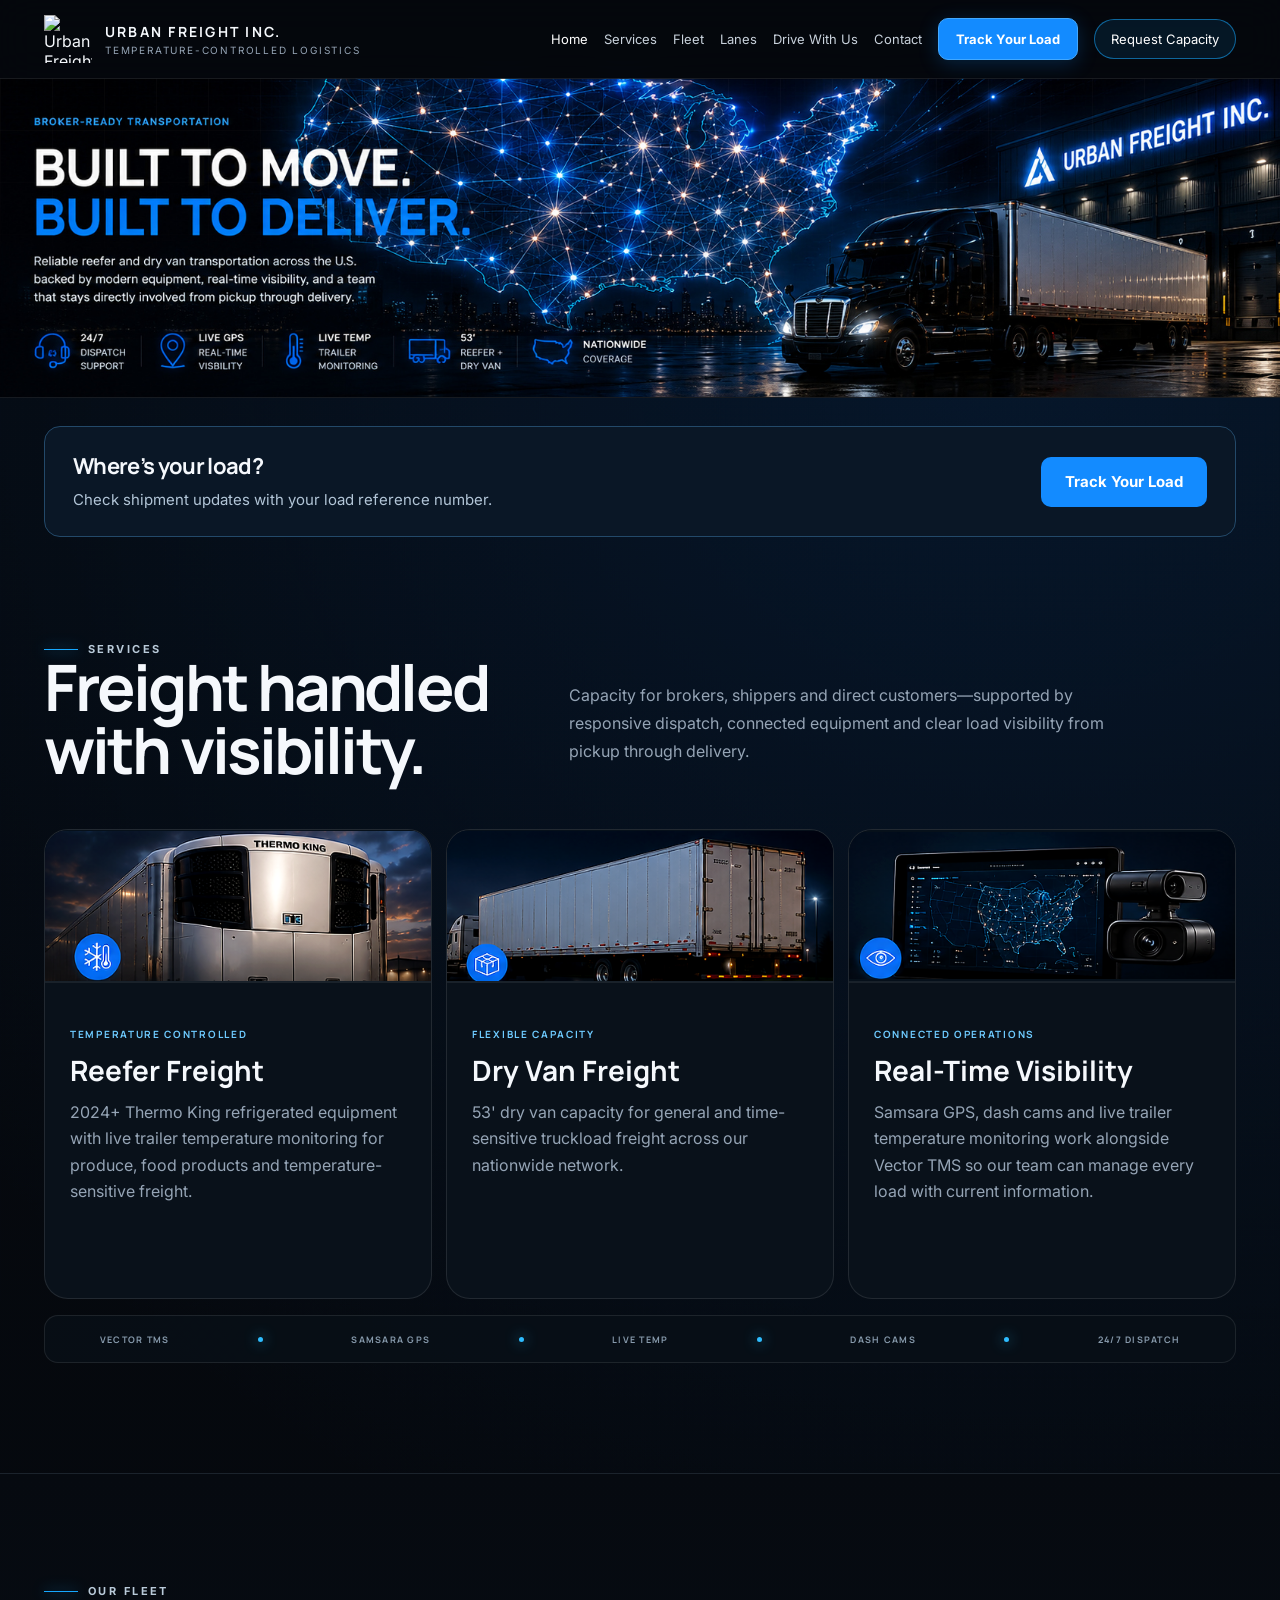
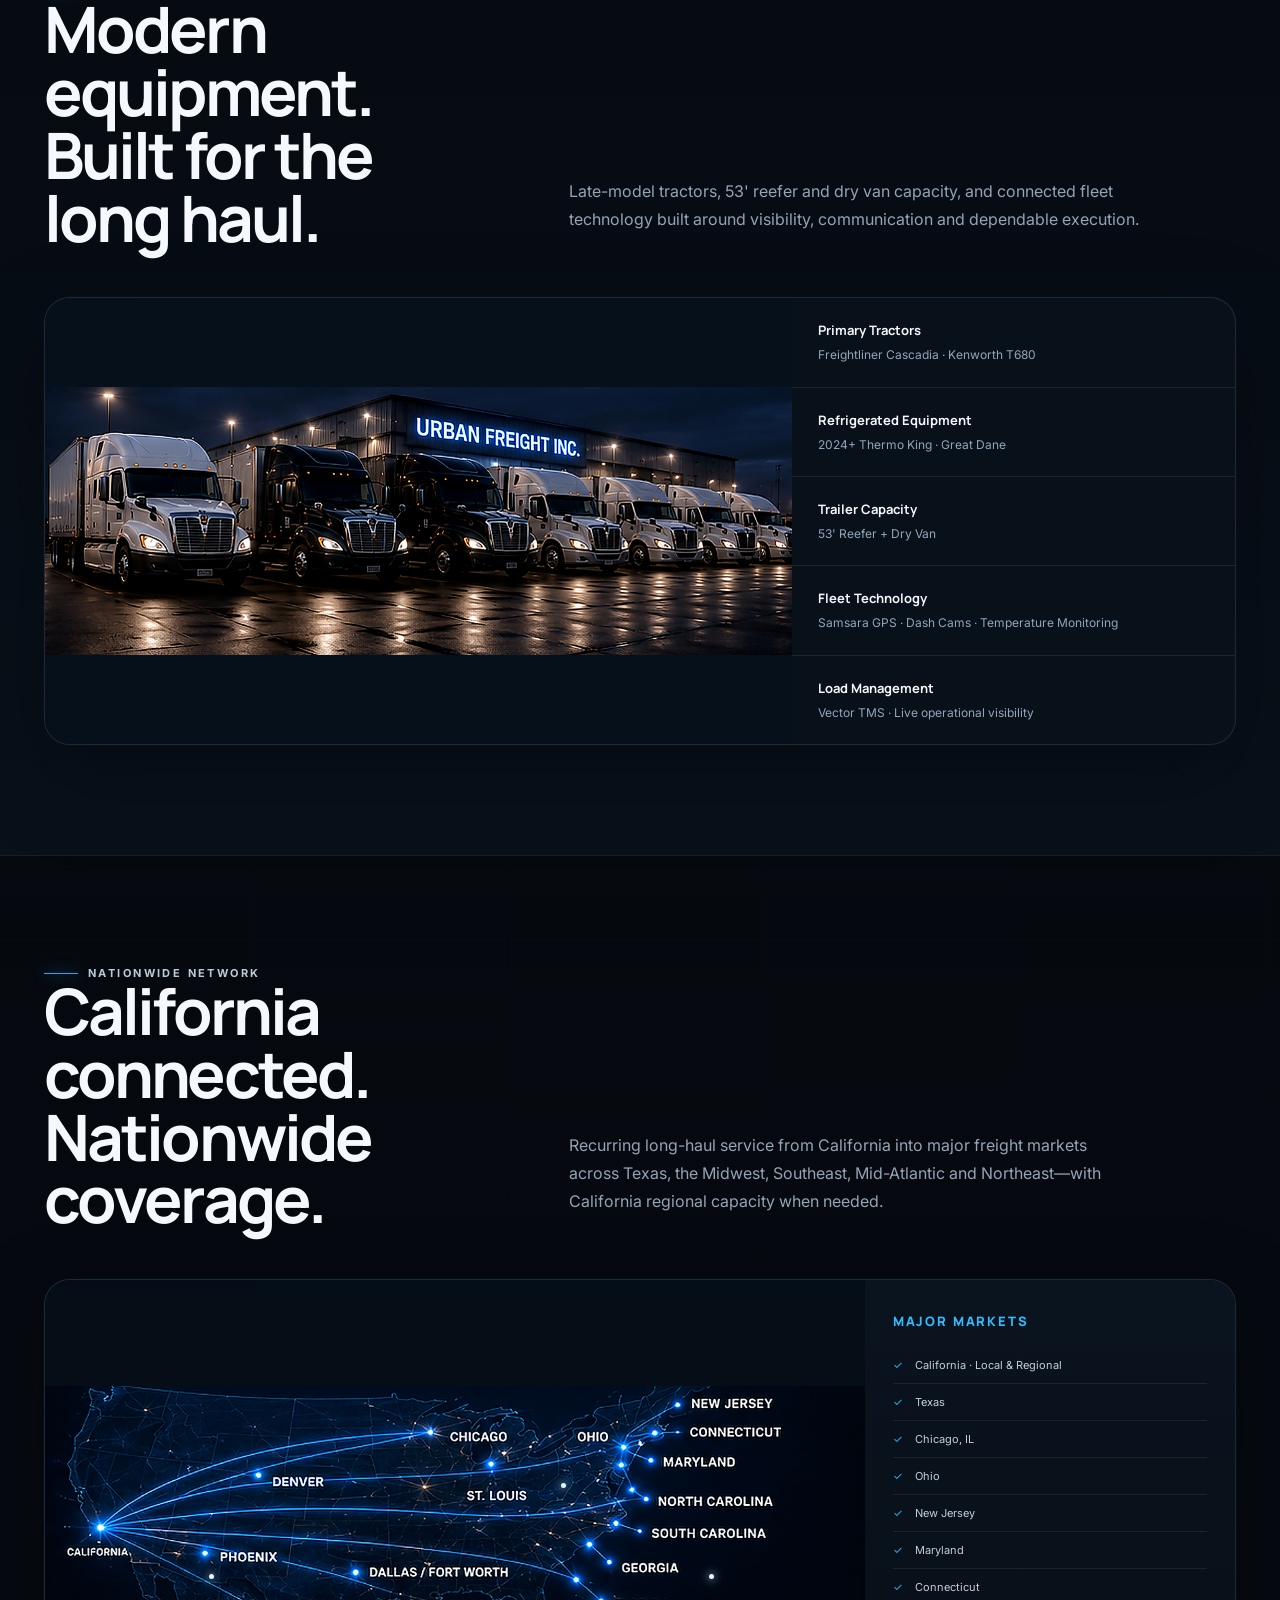
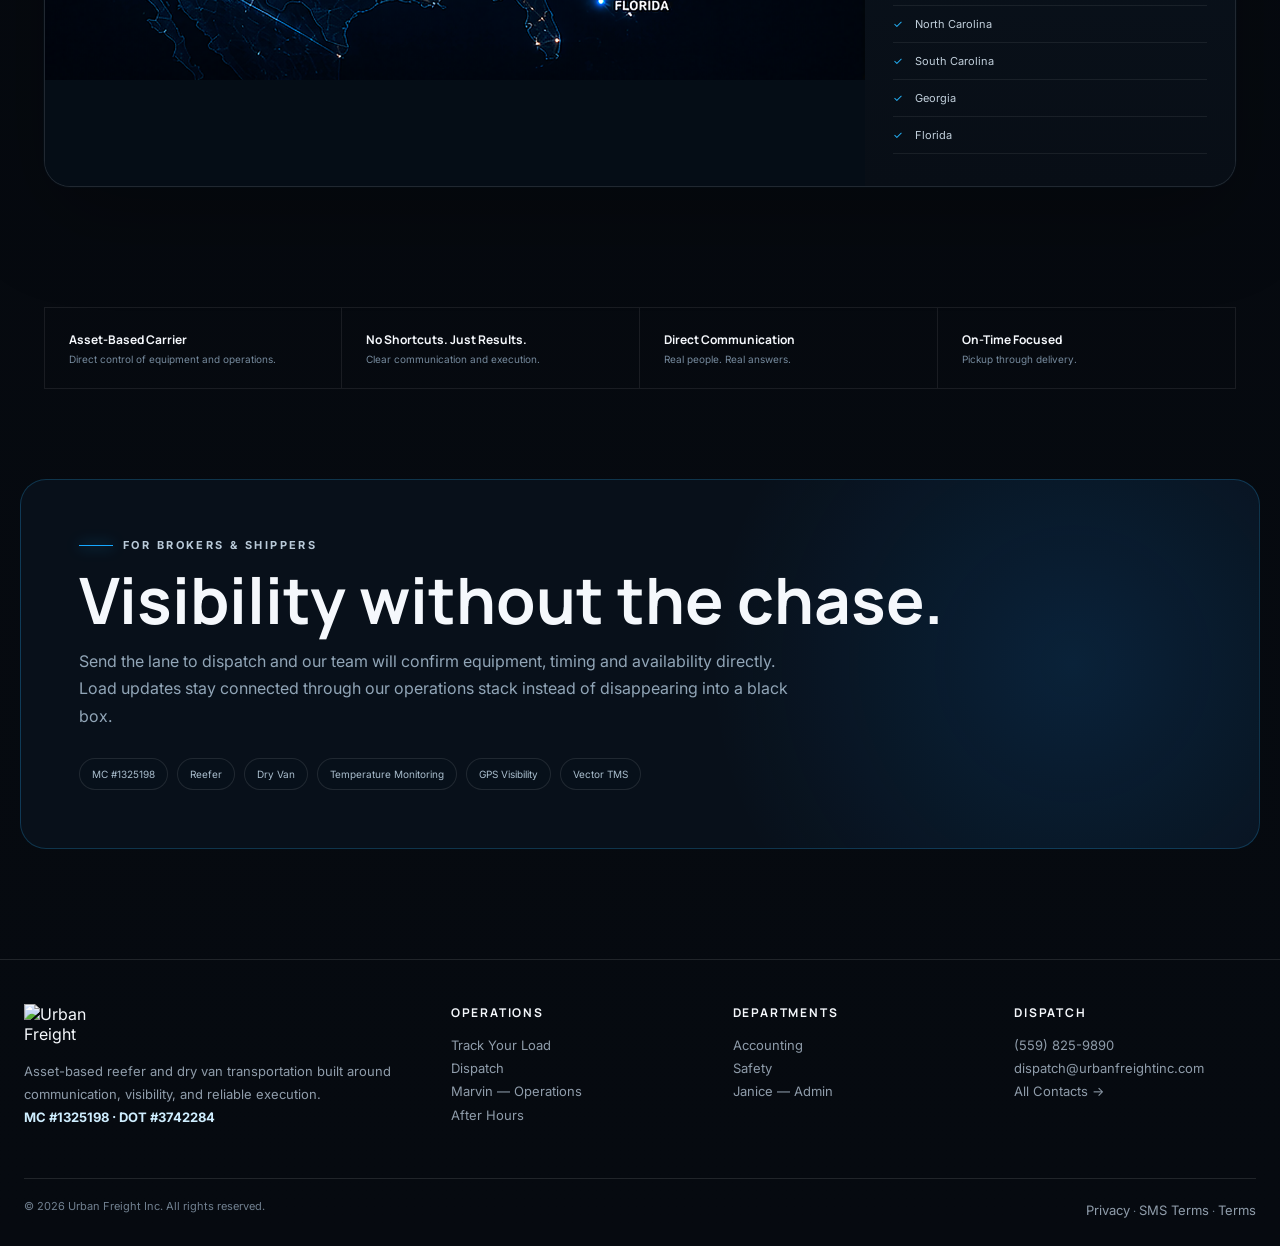
==== commit 37e3f506: "Refresh stylesheet cache for responsive improvements" ====
--- a/index.html
+++ b/index.html
@@ -1,4 +1,4 @@
-<!doctype html><html lang="en"><head><meta charset="utf-8"><meta name="viewport" content="width=device-width,initial-scale=1"><title>Urban Freight Inc. | Reefer & Dry Van Carrier</title><meta name="description" content="Urban Freight Inc. provides reefer and dry van transportation with live visibility, modern equipment, and direct communication."><link rel="stylesheet" href="style.css?v=20261007-clean-mobile"></head><body><div class="site">
+<!doctype html><html lang="en"><head><meta charset="utf-8"><meta name="viewport" content="width=device-width,initial-scale=1"><title>Urban Freight Inc. | Reefer & Dry Van Carrier</title><meta name="description" content="Urban Freight Inc. provides reefer and dry van transportation with live visibility, modern equipment, and direct communication."><link rel="stylesheet" href="style.css?v=20261007-clean-mobile2"></head><body><div class="site">
 <nav class="nav"><div class="nav-inner"><a class="brand" href="index.html"><img src="https://raw.githubusercontent.com/urbanfreightinc21/urbanfreight/main/logo.png" alt="Urban Freight Inc."><div><div class="brand-name">URBAN FREIGHT INC.</div><div class="brand-kicker">TEMPERATURE-CONTROLLED LOGISTICS</div></div></a><div class="nav-links"><a class="active" href="index.html">Home</a><a href="#services">Services</a><a href="#equipment">Fleet</a><a href="#lanes">Lanes</a><a href="apply.html">Drive With Us</a><a href="contact.html">Contact</a><a class="tracking-link" href="https://track.urbanfreightinc.com">Track Your Load</a><a class="nav-cta" href="contact.html">Request Capacity</a></div><button class="menu-btn" data-menu aria-label="Menu" aria-expanded="false">☰</button></div></nav>
 <div class="mobile-nav" data-mobile-nav><a href="index.html">Home</a><a href="#services">Services</a><a href="#equipment">Fleet</a><a href="#lanes">Lanes</a><a href="apply.html">Drive With Us</a><a href="contact.html">Contact</a><a href="driver-portal.html">Driver Portal</a><a class="tracking-link" href="https://track.urbanfreightinc.com">Track Your Load</a></div>
 <header class="hero approved-hero">
--- a/style.css
+++ b/style.css
@@ -640,3 +640,5 @@
 .contact-options{grid-template-columns:1fr}
 }
 @media(prefers-reduced-motion:reduce){html{scroll-behavior:auto}*,*:before,*:after{animation:none!important;transition:none!important}.reveal{opacity:1;transform:none}}
+
+@media(min-width:901px){.approved-hero{height:min(25vw,422px);min-height:0}.approved-desktop-art{background-size:min(100vw,1688px) auto}.approved-desktop-art:before,.approved-desktop-art:after{display:none}}
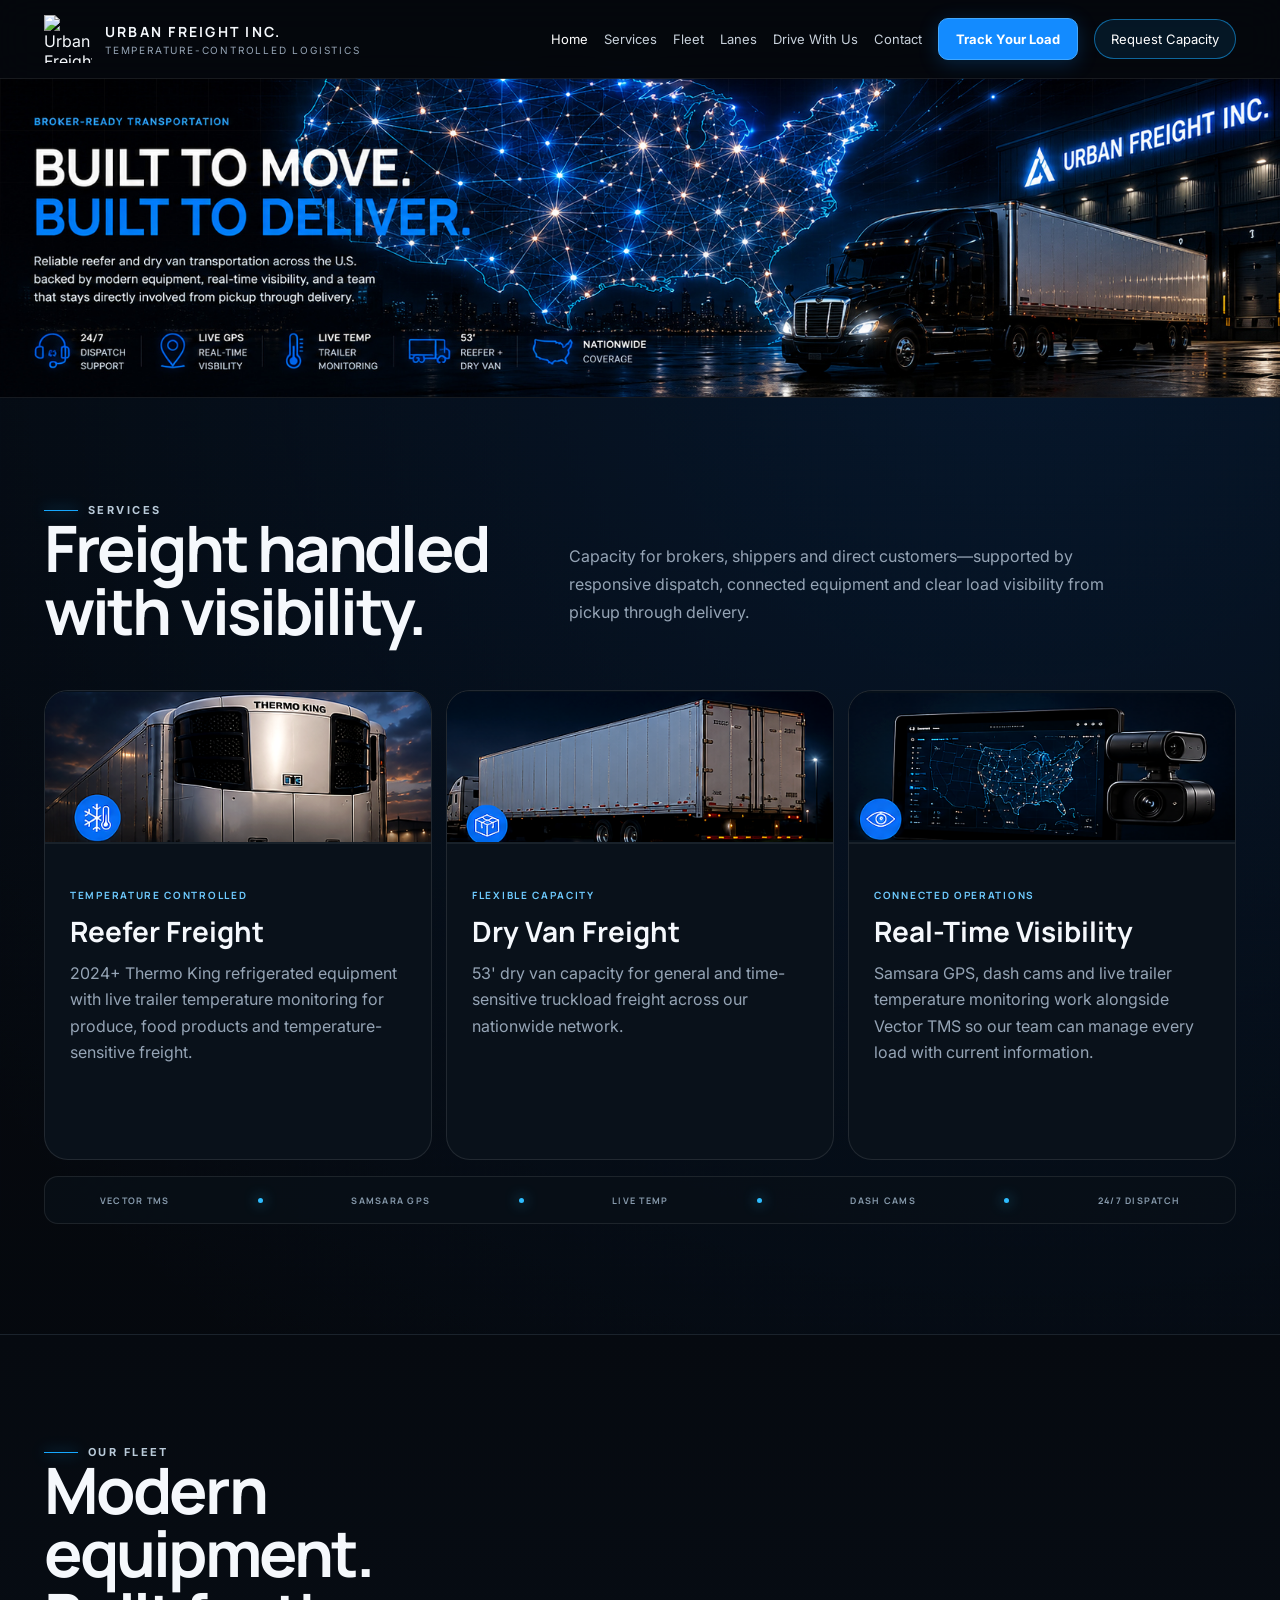
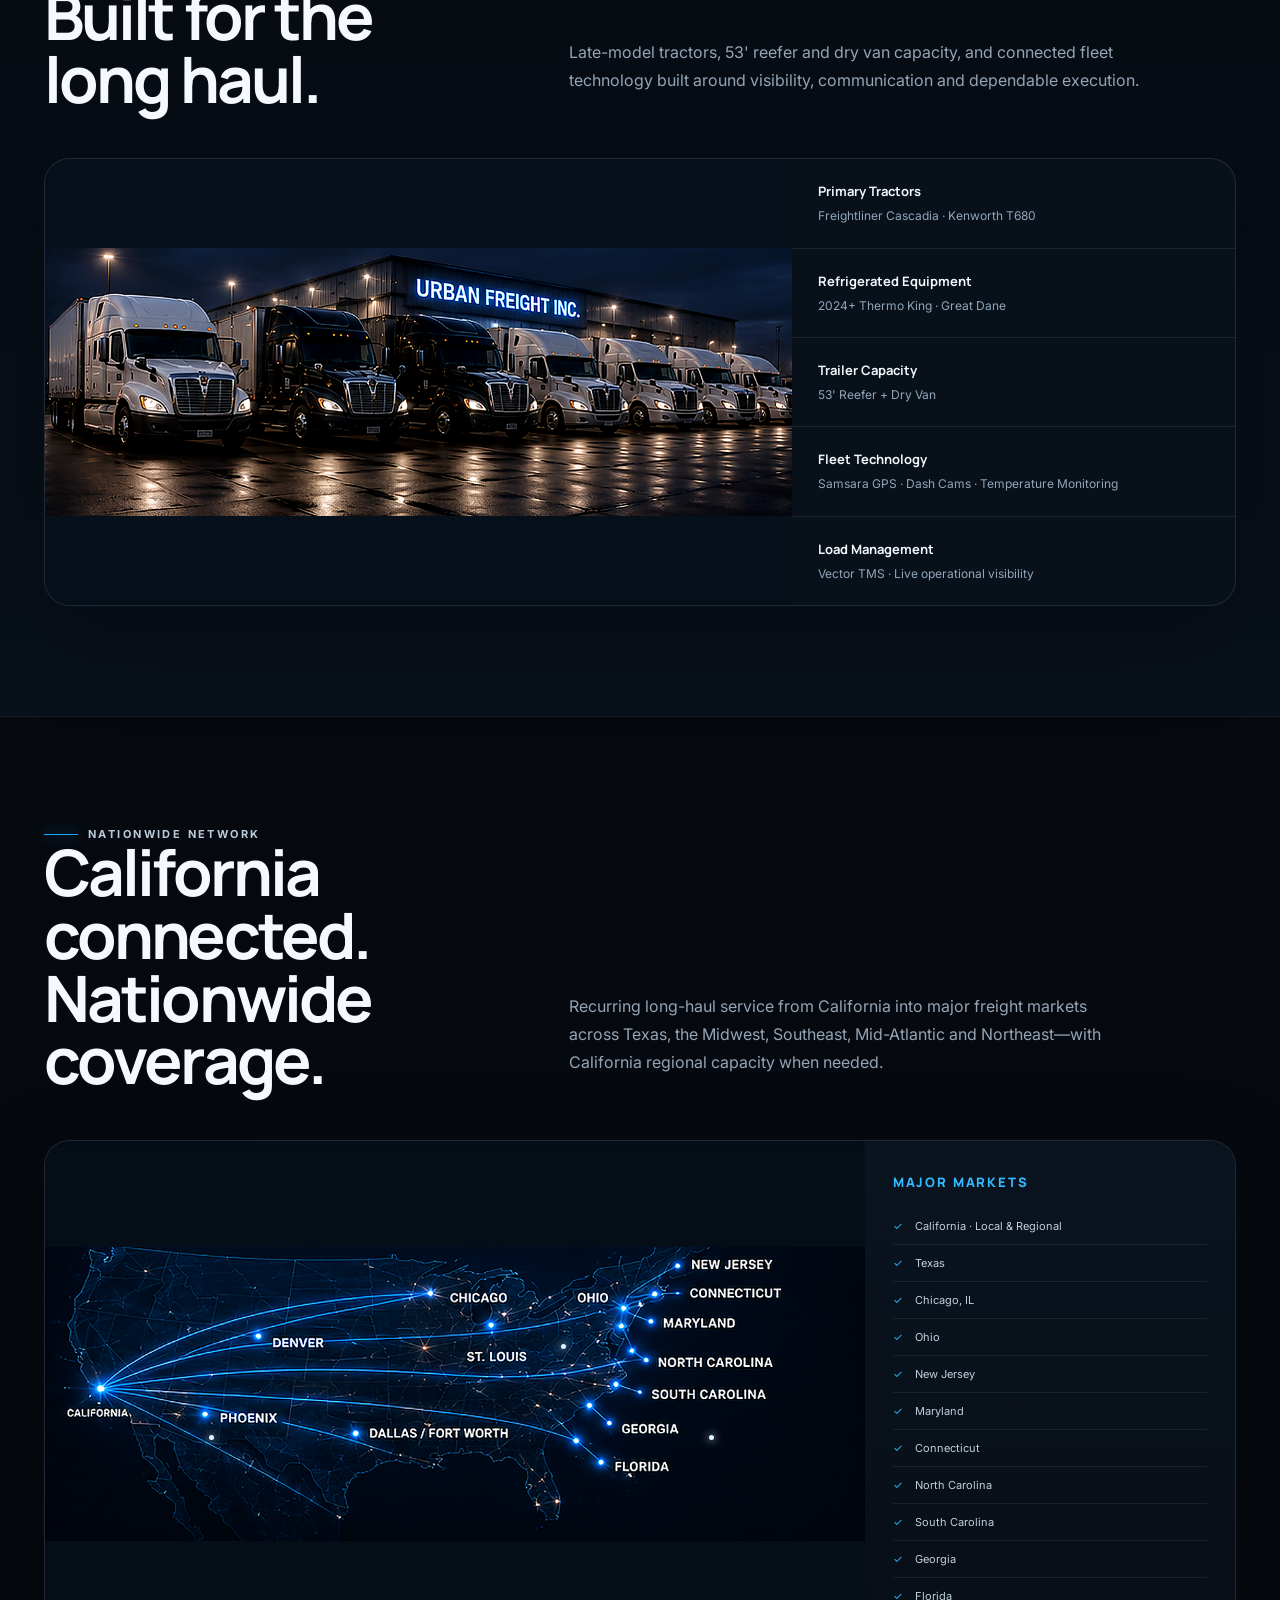
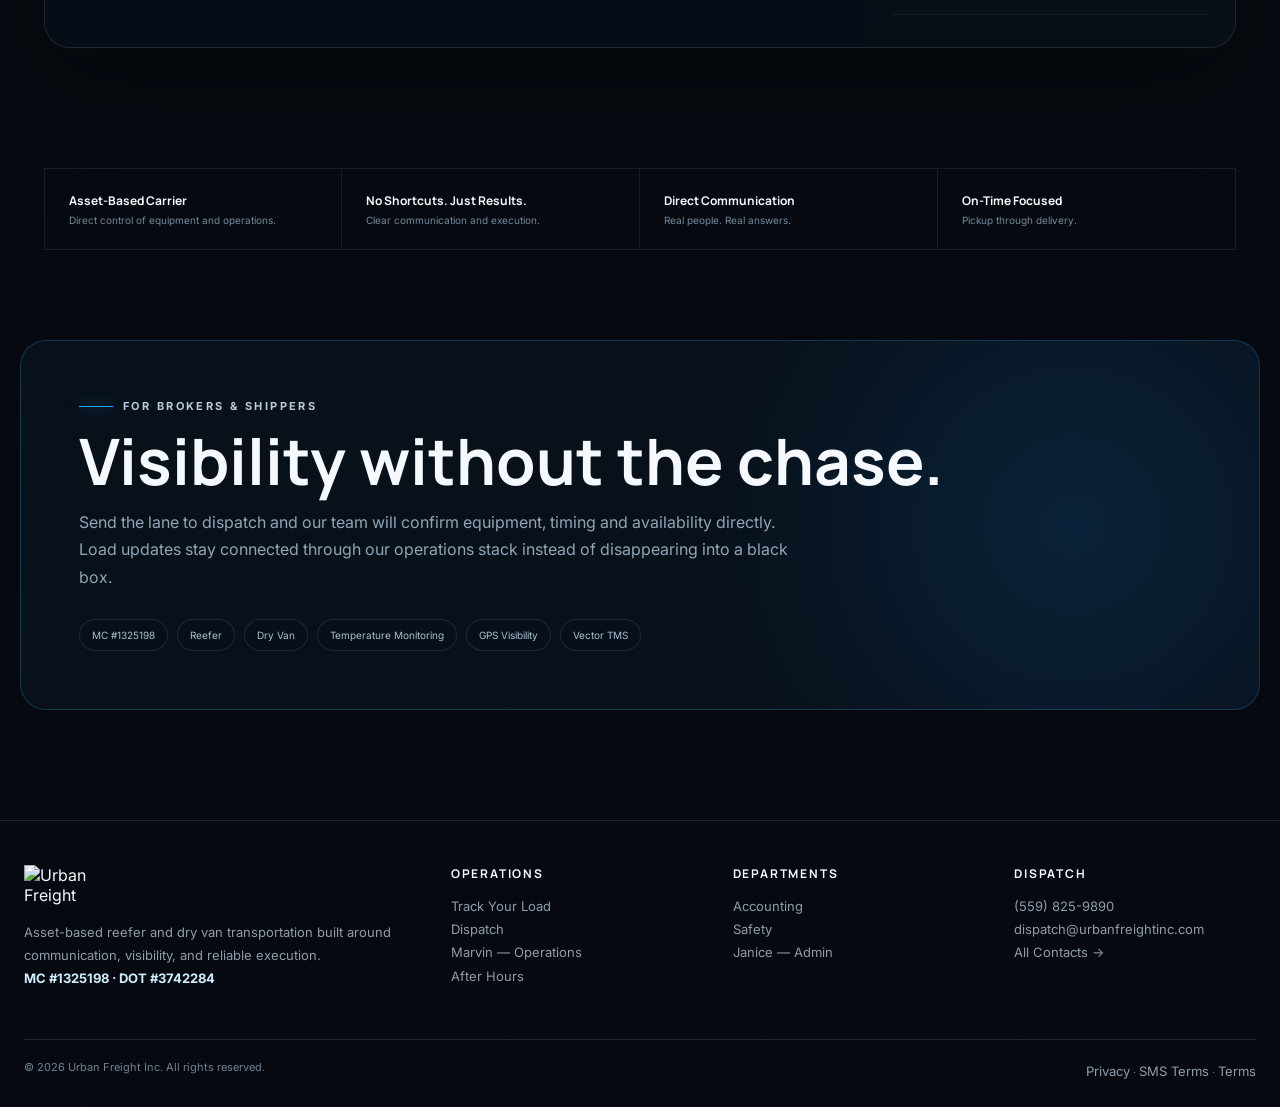
==== commit f08d007c: "Remove redundant homepage tracking panel" ====
--- a/index.html
+++ b/index.html
@@ -16,7 +16,7 @@
       <div><strong>53'</strong><span>Reefer + Dry Van</span></div>
     </div>
   </div>
-</header><section class="tracking-access" aria-label="Shipment tracking"><div class="tracking-access-inner"><div><h2>Where’s your load?</h2><p>Check shipment updates with your load reference number.</p></div><a class="tracking-button" href="https://track.urbanfreightinc.com">Track Your Load</a></div></section>
+</header>
 <main>
 <section class="section broker-services" id="services">
   <div class="section-head reveal"><div><div class="eyebrow">Services</div><h2>Freight handled with visibility.</h2></div><p>Capacity for brokers, shippers and direct customers—supported by responsive dispatch, connected equipment and clear load visibility from pickup through delivery.</p></div>
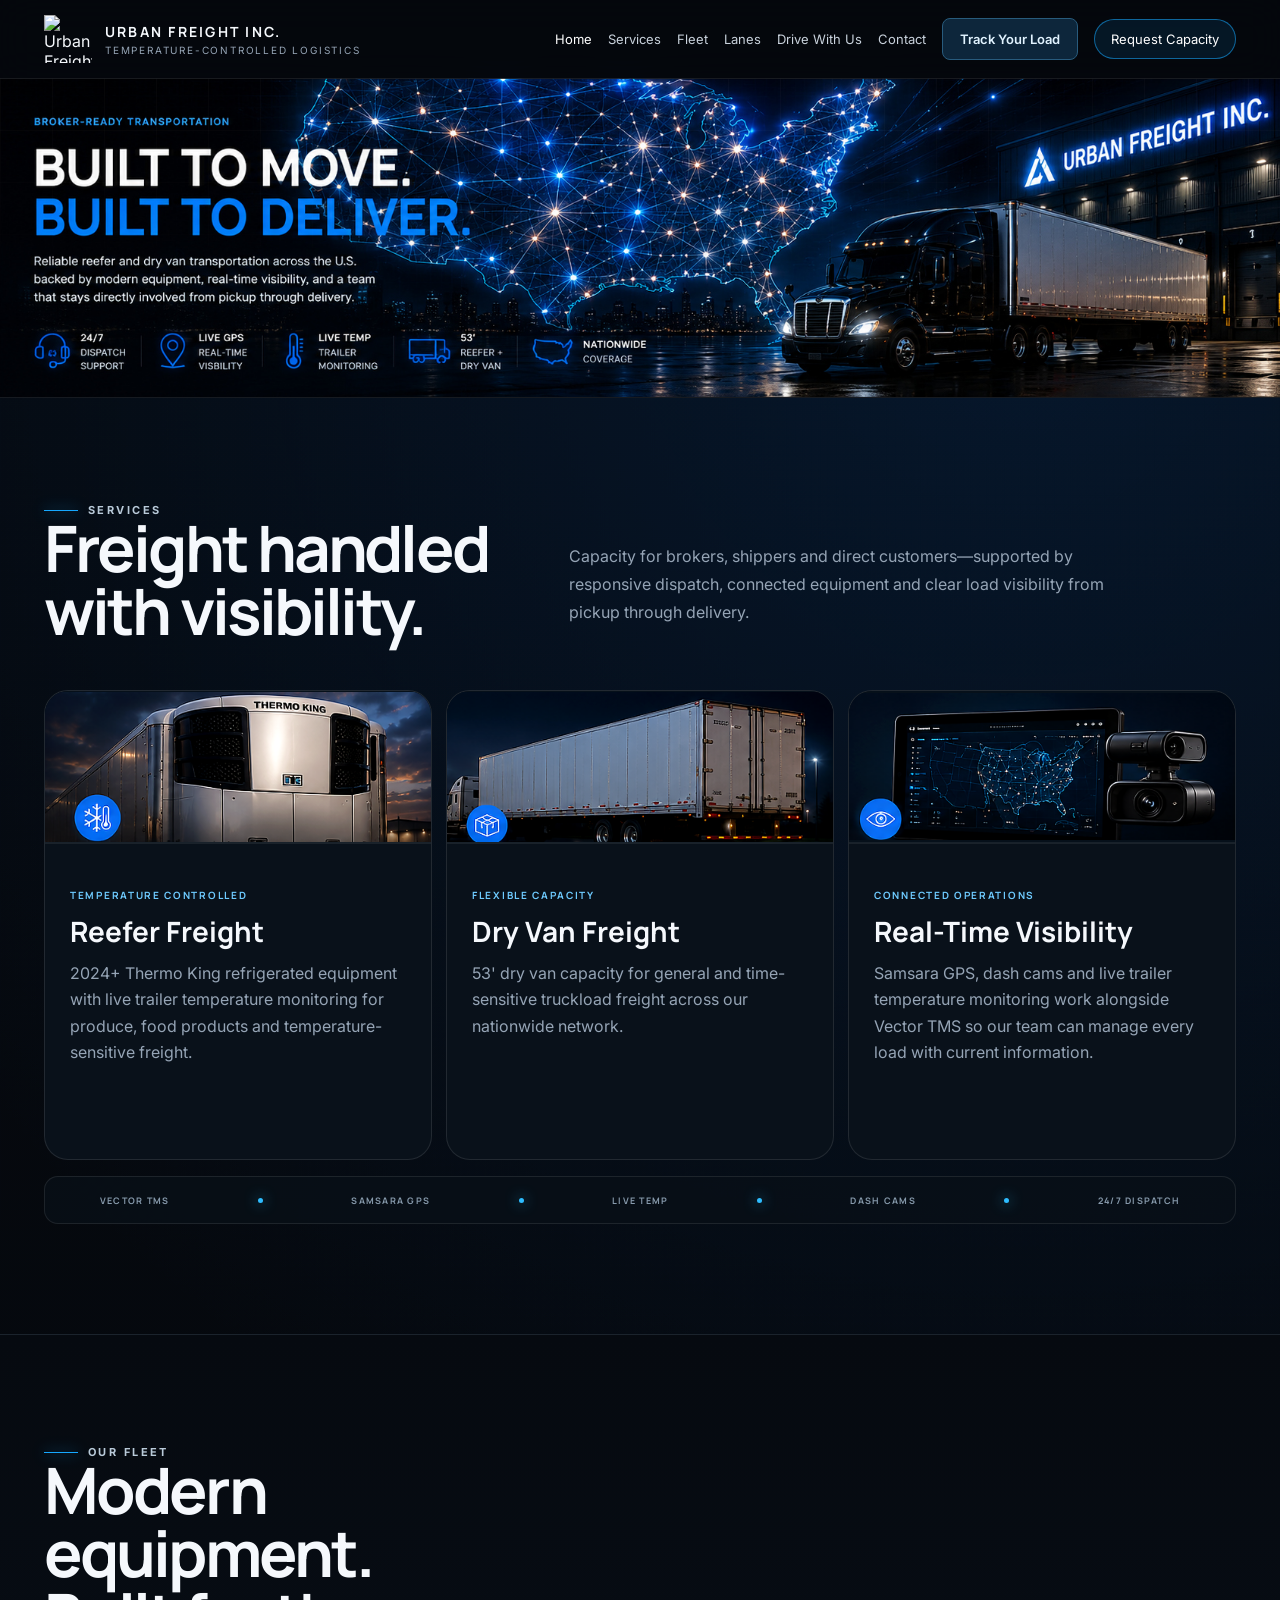
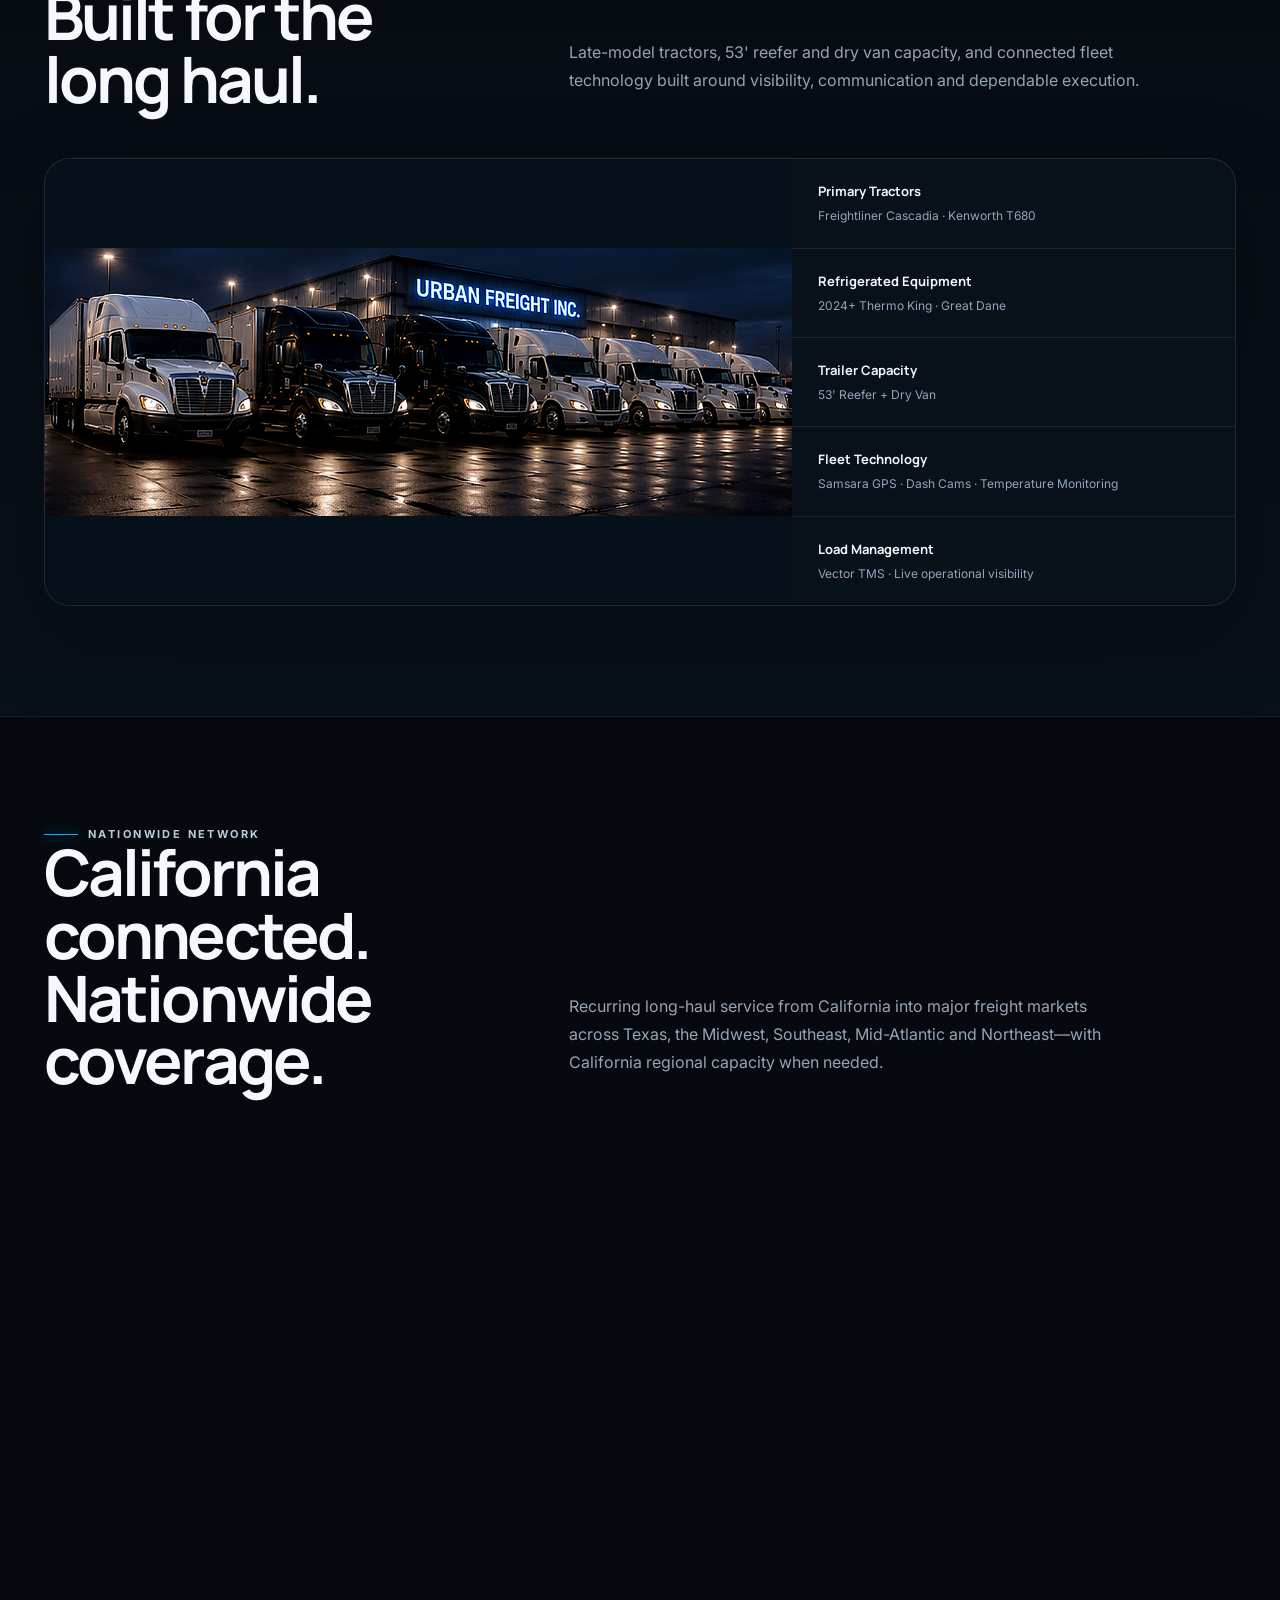
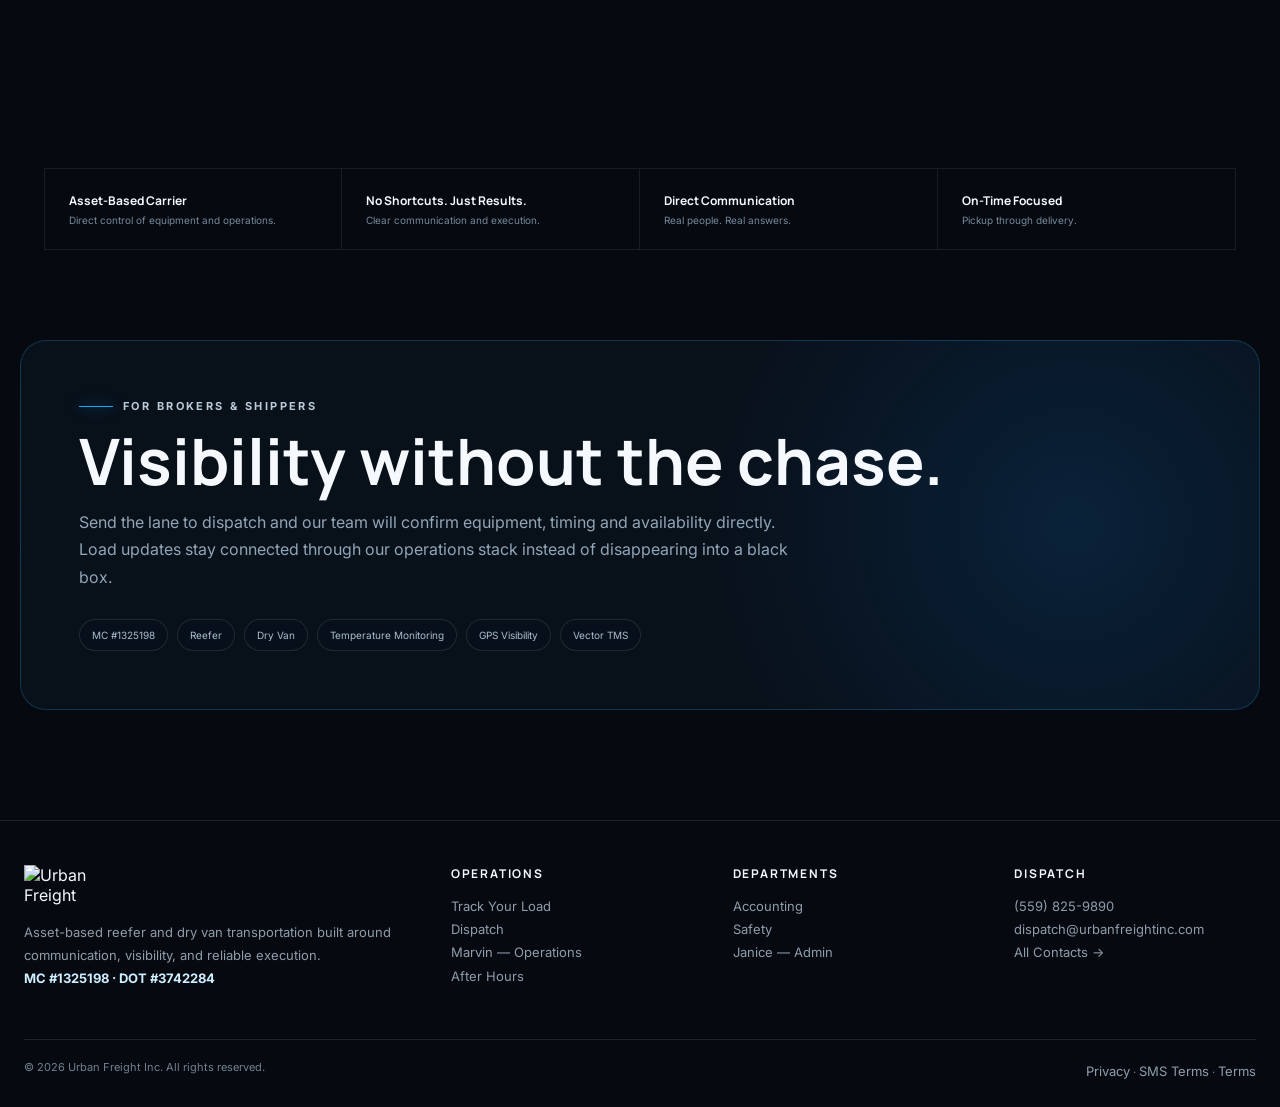
==== commit 9509e846: "Refresh refined tracking navigation styles" ====
--- a/index.html
+++ b/index.html
@@ -1,4 +1,4 @@
-<!doctype html><html lang="en"><head><meta charset="utf-8"><meta name="viewport" content="width=device-width,initial-scale=1"><title>Urban Freight Inc. | Reefer & Dry Van Carrier</title><meta name="description" content="Urban Freight Inc. provides reefer and dry van transportation with live visibility, modern equipment, and direct communication."><link rel="stylesheet" href="style.css?v=20261007-clean-mobile2"></head><body><div class="site">
+<!doctype html><html lang="en"><head><meta charset="utf-8"><meta name="viewport" content="width=device-width,initial-scale=1"><title>Urban Freight Inc. | Reefer & Dry Van Carrier</title><meta name="description" content="Urban Freight Inc. provides reefer and dry van transportation with live visibility, modern equipment, and direct communication."><link rel="stylesheet" href="style.css?v=20261007-refined"></head><body><div class="site">
 <nav class="nav"><div class="nav-inner"><a class="brand" href="index.html"><img src="https://raw.githubusercontent.com/urbanfreightinc21/urbanfreight/main/logo.png" alt="Urban Freight Inc."><div><div class="brand-name">URBAN FREIGHT INC.</div><div class="brand-kicker">TEMPERATURE-CONTROLLED LOGISTICS</div></div></a><div class="nav-links"><a class="active" href="index.html">Home</a><a href="#services">Services</a><a href="#equipment">Fleet</a><a href="#lanes">Lanes</a><a href="apply.html">Drive With Us</a><a href="contact.html">Contact</a><a class="tracking-link" href="https://track.urbanfreightinc.com">Track Your Load</a><a class="nav-cta" href="contact.html">Request Capacity</a></div><button class="menu-btn" data-menu aria-label="Menu" aria-expanded="false">☰</button></div></nav>
 <div class="mobile-nav" data-mobile-nav><a href="index.html">Home</a><a href="#services">Services</a><a href="#equipment">Fleet</a><a href="#lanes">Lanes</a><a href="apply.html">Drive With Us</a><a href="contact.html">Contact</a><a href="driver-portal.html">Driver Portal</a><a class="tracking-link" href="https://track.urbanfreightinc.com">Track Your Load</a></div>
 <header class="hero approved-hero">
--- a/style.css
+++ b/style.css
@@ -642,3 +642,8 @@
 @media(prefers-reduced-motion:reduce){html{scroll-behavior:auto}*,*:before,*:after{animation:none!important;transition:none!important}.reveal{opacity:1;transform:none}}
 
 @media(min-width:901px){.approved-hero{height:min(25vw,422px);min-height:0}.approved-desktop-art{background-size:min(100vw,1688px) auto}.approved-desktop-art:before,.approved-desktop-art:after{display:none}}
+
+/* Refined navigation tracking treatment */
+.nav-links .tracking-link,.mobile-nav .tracking-link{background:#0d263b;border:1px solid #285b7d;color:#e1f3ff;border-radius:8px;box-shadow:none;font-weight:600}
+.nav-links .tracking-link:hover,.mobile-nav .tracking-link:hover{background:#15364e!important;border-color:#4292bc}
+.footer .tracking-link{background:none;border:0;box-shadow:none;padding:0;font-weight:400}
